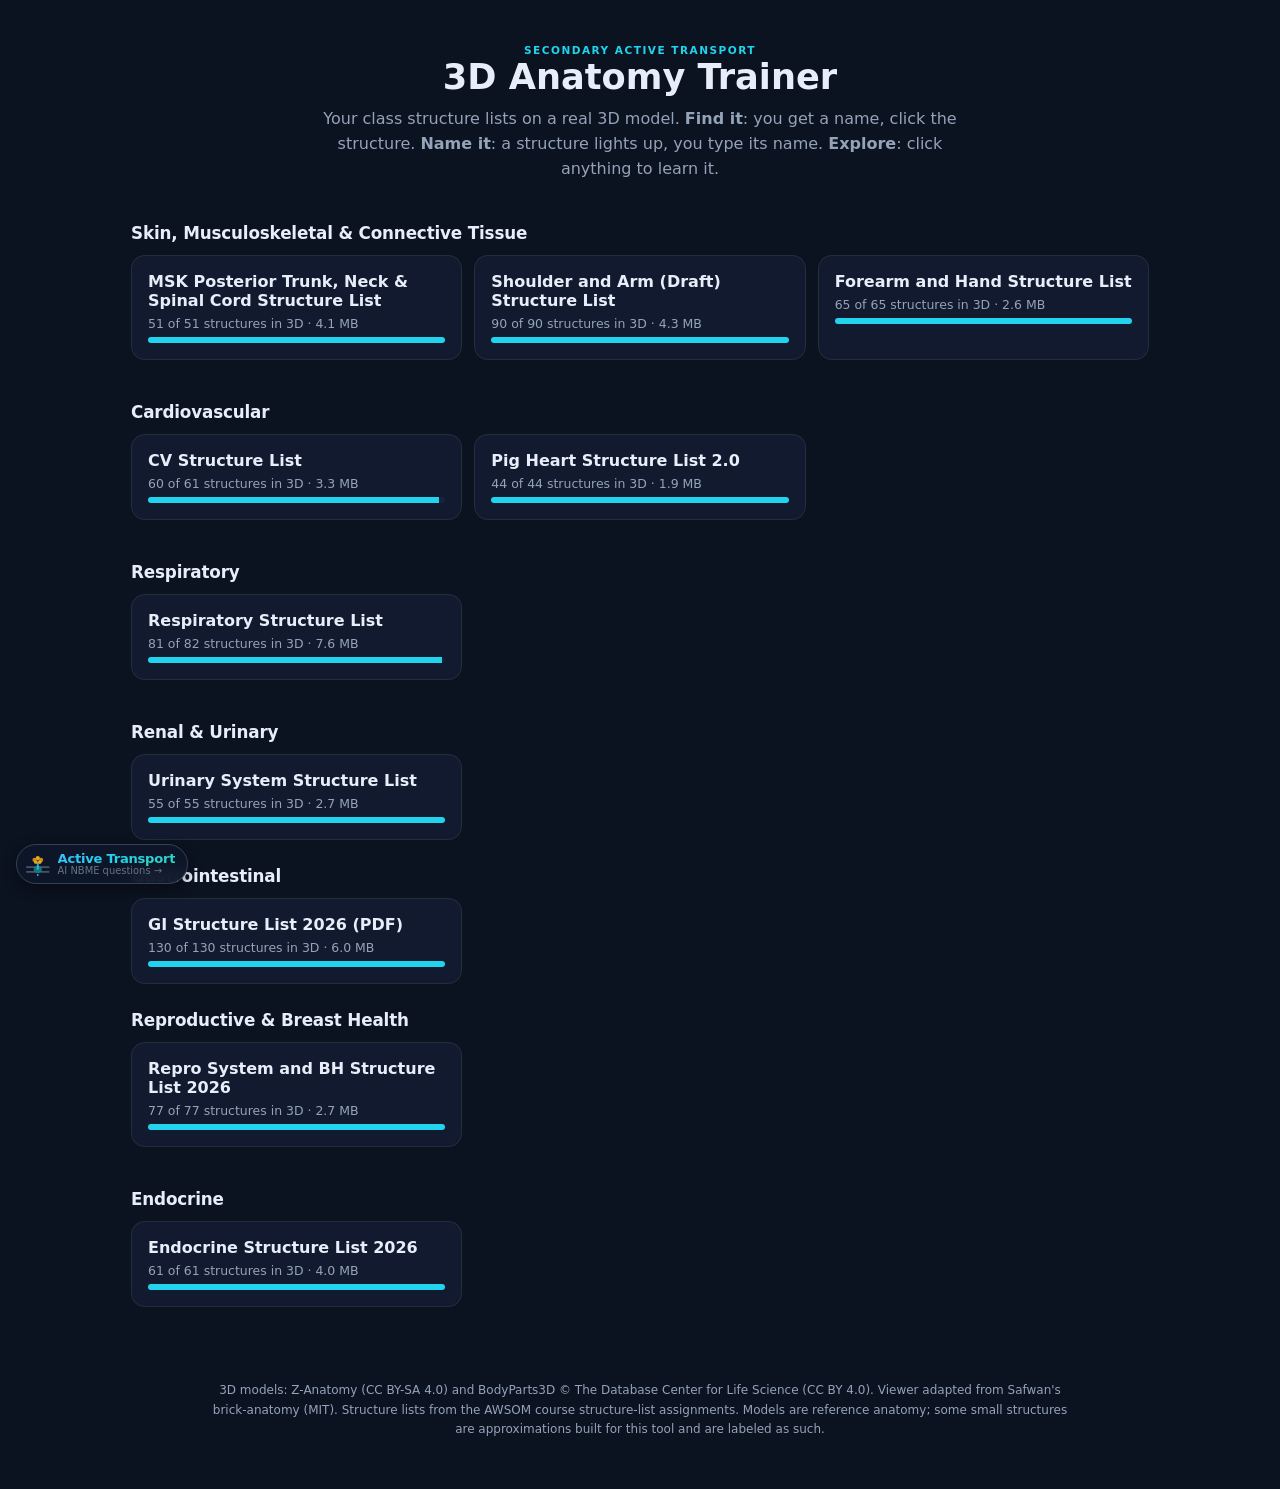
==== index.html @ b0fa1db9 "Brick-by-brick quizzes: find each structure a lecture teaches, then 0-3 questions on it (MSK, CV, Re" ====
<!DOCTYPE html>
<html lang="en"><head><meta charset="UTF-8"><meta name="viewport" content="width=device-width, initial-scale=1.0">
<title>3D Anatomy Trainer</title><link rel="stylesheet" href="style.css">
<script defer src="https://activetransport.app/static/tool-track.js"></script></head>
<body><style>@keyframes atmRot{0%,2%{transform:rotate(0deg)}7%{transform:rotate(90deg)}10%{transform:rotate(90deg)}14%,35%{transform:rotate(120deg)}40%{transform:rotate(210deg)}43%{transform:rotate(210deg)}47%,68%{transform:rotate(240deg)}73%{transform:rotate(330deg)}76%{transform:rotate(330deg)}80%,100%{transform:rotate(360deg)}}@keyframes atmSub{0%{transform:translate(0,0);opacity:0;fill:#38bdf8}6%{transform:translate(0,-2px);opacity:1;fill:#38bdf8}24%{transform:translate(0,-10px);opacity:1;fill:#38bdf8}28%{transform:translate(0,-16px);opacity:0;fill:#38bdf8}44%{transform:translate(0,-46px);opacity:0;fill:#38bdf8}50%{transform:translate(0,-58px);opacity:0;fill:#f97316}55%{transform:translate(0,-66px);opacity:0;fill:#f97316}59%{transform:translate(0,-72px);opacity:1;fill:#f97316}72%{transform:translate(8px,-88px);opacity:1;fill:#f97316}86%{transform:translate(18px,-102px);opacity:1;fill:#f97316}100%{transform:translate(26px,-116px) scale(.8);opacity:0;fill:#f97316}}.atm-head{transform-box:view-box;transform-origin:60px 35.75px;animation:atmRot 3.6s infinite}.atm-sub{fill:#38bdf8;transform-box:fill-box;transform-origin:center;animation:atmSub 3.6s linear infinite}@media (prefers-reduced-motion:reduce){.atm-head{animation:none}.atm-sub{animation:none;transform:translateY(-6px);opacity:1}}#at-badge-root:hover{transform:translateY(-1px);box-shadow:0 6px 20px rgba(34,211,238,.18)}</style>
<!-- Active Transport badge (auto-injected; matches the React BrandBadge) -->
<a id="at-badge-root" href="https://activetransport.app" target="_blank" rel="noopener noreferrer" title="Made by Active Transport — AI NBME questions from your notes" style="position:fixed;left:16px;bottom:16px;z-index:2147483000;display:flex;align-items:center;gap:8px;padding:7px 12px 7px 9px;border-radius:999px;background:rgba(15,23,42,.92);border:1px solid #334155;text-decoration:none;backdrop-filter:blur(6px);-webkit-backdrop-filter:blur(6px);box-shadow:0 4px 14px rgba(0,0,0,.35);font-family:'Inter',system-ui,-apple-system,'Segoe UI',sans-serif;transition:transform .15s ease,box-shadow .15s ease;">
  <span aria-hidden="true" style="display:inline-block;width:23.6px;height:22px;flex-shrink:0;"><svg viewBox="0 0 120 112" style="display:block;width:100%;height:100%;overflow:visible"><rect x="0" y="68" width="120" height="8" rx="4" fill="#475569"/><rect x="0" y="92" width="120" height="8" rx="4" fill="#475569"/><ellipse cx="60" cy="84" rx="20" ry="16" fill="#0d7f76" opacity=".92" stroke="#38bdf8" stroke-width="1.4" stroke-opacity=".75"/><rect x="55" y="50" width="10" height="36" rx="5" fill="#38bdf8" opacity=".85"/><g class="atm-head"><ellipse cx="60" cy="37" rx="22" ry="16" fill="#fbbf24" opacity=".28"/><circle cx="60" cy="26" r="10.5" fill="#fbbf24" opacity=".85"/><circle cx="43" cy="35" r="10.5" fill="#f59e0b" opacity=".82"/><circle cx="77" cy="35" r="10.5" fill="#f59e0b" opacity=".82"/></g><circle class="atm-sub" cx="60" cy="112" r="4.5"/><g class="atm-head"><circle cx="50" cy="47" r="9" fill="#fbbf24" opacity=".82"/><circle cx="70" cy="47" r="9" fill="#fbbf24" opacity=".82"/></g></svg></span>
  <span style="display:flex;flex-direction:column;line-height:1.05;">
    <span style="font-size:.82rem;font-weight:800;letter-spacing:-.02em;background:linear-gradient(135deg,#38bdf8,#22d3ee 45%,#2dd4bf);-webkit-background-clip:text;background-clip:text;-webkit-text-fill-color:transparent;">Active Transport</span>
    <span style="font-size:.62rem;color:#64748b;">AI NBME questions &rarr;</span>
  </span>
</a>
<header class="hero"><div class="eyebrow">Secondary Active Transport</div><h1>3D Anatomy Trainer</h1>
<p>Your class structure lists on a real 3D model. <b>Find it</b>: you get a name, click the structure.
<b>Name it</b>: a structure lights up, you type its name. <b>Explore</b>: click anything to learn it.</p></header>
<p class="allsubj" id="allsubj" hidden><a href="index.html">&larr; All subjects</a></p>
<main class="subjects"><section class="subj" id="msk" data-s="msk"><h2><a href="?s=msk">Skin, Musculoskeletal &amp; Connective Tissue</a></h2><div class="grid"><a class="cls" href="quiz.html?c=206_MSK_W1_PostTrunkNeckSpinalCord"><b>MSK Posterior Trunk, Neck &amp; Spinal Cord Structure List</b><span>51 of 51 structures in 3D · 4.1 MB</span><div class="bar"><i style="width:100%"></i></div></a><a class="cls" href="quiz.html?c=206_MSK_W2_ShoulderArm"><b>Shoulder and Arm (Draft) Structure List</b><span>90 of 90 structures in 3D · 4.3 MB</span><div class="bar"><i style="width:100%"></i></div></a><a class="cls" href="quiz.html?c=206_MSK_W2_ForearmHand"><b>Forearm and Hand Structure List</b><span>65 of 65 structures in 3D · 2.6 MB</span><div class="bar"><i style="width:100%"></i></div></a></div><h3 class="bhead">Brick by brick</h3><p class="bsub">Find every structure each lecture teaches, then answer its questions.</p><div class="grid"><a class="cls brick" href="quiz.html?c=206_MSK_W1_PostTrunkNeckSpinalCord&amp;brick=msk-posterior-trunk-neck"><span class="wk">Week 1 · Session 1</span><b>Regional Anatomy of the Posterior Abdominal Wall, Back, and Posterior Neck</b><span>38 structures to find · 47 questions</span></a><a class="cls brick" href="quiz.html?c=206_MSK_W1_PostTrunkNeckSpinalCord&amp;brick=msk-spinal-cord"><span class="wk">Week 1 · Session 1</span><b>Anatomy of the Spinal Cord</b><span>14 structures to find · 15 questions</span></a><a class="cls brick" href="quiz.html?c=206_MSK_W2_ShoulderArm&amp;brick=msk-shoulder-arm"><span class="wk">Week 2 · Session 1</span><b>Functional Anatomy of the Shoulder &amp; Arm</b><span>62 structures to find · 64 questions</span></a><a class="cls brick" href="quiz.html?c=206_MSK_W2_ShoulderArm&amp;brick=msk-ue-vasculature-1"><span class="wk">Week 2 · Session 1</span><b>Vasculature and Lymphatics of the Upper Extremities (Shoulder &amp; Arm list)</b><span>19 structures to find · 20 questions</span></a><a class="cls brick" href="quiz.html?c=206_MSK_W2_ForearmHand&amp;brick=msk-ue-vasculature-2"><span class="wk">Week 2 · Session 1</span><b>Vasculature and Lymphatics of the Upper Extremities (Forearm &amp; Hand list)</b><span>12 structures to find · 12 questions</span></a><a class="cls brick" href="quiz.html?c=206_MSK_W2_ForearmHand&amp;brick=msk-forearm-hand"><span class="wk">Week 2 · Session 3</span><b>Functional Anatomy of the Forearm &amp; Hand</b><span>51 structures to find · 57 questions</span></a></div></section><section class="subj" id="cv" data-s="cv"><h2><a href="?s=cv">Cardiovascular</a></h2><div class="grid"><a class="cls" href="quiz.html?c=183_CV"><b>CV Structure List</b><span>60 of 61 structures in 3D · 3.3 MB</span><div class="bar"><i style="width:98%"></i></div></a><a class="cls" href="quiz.html?c=183_PigHeart"><b>Pig Heart Structure List 2.0</b><span>44 of 44 structures in 3D · 1.9 MB</span><div class="bar"><i style="width:100%"></i></div></a></div><h3 class="bhead">Brick by brick</h3><p class="bsub">Find every structure each lecture teaches, then answer its questions.</p><div class="grid"><a class="cls brick" href="quiz.html?c=183_CV&amp;brick=cv-mediastinum-1"><span class="wk">Week 1 · Session 1</span><b>Mediastinum (Part 1 of 2)</b><span>16 structures to find · 25 questions</span></a><a class="cls brick" href="quiz.html?c=183_CV&amp;brick=cv-mediastinum-2"><span class="wk">Week 1 · Session 1</span><b>Mediastinum (Part 2 of 2)</b><span>8 structures to find · 14 questions</span></a><a class="cls brick" href="quiz.html?c=183_CV&amp;brick=cv-heart-anatomy"><span class="wk">Week 1 · Session 1</span><b>Anatomy of the Heart</b><span>29 structures to find · 38 questions</span></a><a class="cls brick" href="quiz.html?c=183_CV&amp;brick=cv-heart-vasculature"><span class="wk">Week 1 · Session 1</span><b>Vasculature and Lymphatics of the Heart</b><span>13 structures to find · 23 questions</span></a></div></section><section class="subj" id="resp" data-s="resp"><h2><a href="?s=resp">Respiratory</a></h2><div class="grid"><a class="cls" href="quiz.html?c=181_Respiratory"><b>Respiratory Structure List</b><span>81 of 82 structures in 3D · 7.6 MB</span><div class="bar"><i style="width:99%"></i></div></a></div><h3 class="bhead">Brick by brick</h3><p class="bsub">Find every structure each lecture teaches, then answer its questions.</p><div class="grid"><a class="cls brick" href="quiz.html?c=181_Respiratory&amp;brick=resp-upper-respiratory-tract"><span class="wk">Week 1 · Session 1</span><b>Anatomy of the Upper Respiratory Tract</b><span>44 structures to find · 57 questions</span></a><a class="cls brick" href="quiz.html?c=181_Respiratory&amp;brick=resp-lower-respiratory-tract"><span class="wk">Week 1 · Session 1</span><b>Anatomy of the Lower Respiratory Tract</b><span>19 structures to find · 24 questions</span></a><a class="cls brick" href="quiz.html?c=181_Respiratory&amp;brick=resp-diaphragm-ribs-intercostals"><span class="wk">Week 1 · Session 1</span><b>Anatomy of the Diaphragm, Ribs, and Intercostal Muscles</b><span>21 structures to find · 28 questions</span></a></div></section><section class="subj" id="renal" data-s="renal"><h2><a href="?s=renal">Renal &amp; Urinary</a></h2><div class="grid"><a class="cls" href="quiz.html?c=185_Urinary"><b>Urinary System Structure List</b><span>55 of 55 structures in 3D · 2.7 MB</span><div class="bar"><i style="width:100%"></i></div></a></div></section><section class="subj" id="gi" data-s="gi"><h2><a href="?s=gi">Gastrointestinal</a></h2><div class="grid"><a class="cls" href="quiz.html?c=204_GI"><b>GI Structure List 2026 (PDF)</b><span>130 of 130 structures in 3D · 6.0 MB</span><div class="bar"><i style="width:100%"></i></div></a></div></section><section class="subj" id="repro" data-s="repro"><h2><a href="?s=repro">Reproductive &amp; Breast Health</a></h2><div class="grid"><a class="cls" href="quiz.html?c=205_Repro"><b>Repro System and BH Structure List 2026</b><span>77 of 77 structures in 3D · 2.7 MB</span><div class="bar"><i style="width:100%"></i></div></a></div><h3 class="bhead">Brick by brick</h3><p class="bsub">Find every structure each lecture teaches, then answer its questions.</p><div class="grid"><a class="cls brick" href="quiz.html?c=205_Repro&amp;brick=repro-female-anatomy"><span class="wk">Week 1 · Session 1</span><b>Anatomy and Histology of the Female Reproductive System</b><span>47 structures to find · 54 questions</span></a><a class="cls brick" href="quiz.html?c=205_Repro&amp;brick=repro-male-anatomy"><span class="wk">Week 1 · Session 1</span><b>Anatomy and Histology of the Male Reproductive System</b><span>21 structures to find · 29 questions</span></a><a class="cls brick" href="quiz.html?c=205_Repro&amp;brick=repro-breast"><span class="wk">Week 1 · Session 1</span><b>Structure and Function of the Breast</b><span>10 structures to find · 13 questions</span></a></div></section><section class="subj" id="endo" data-s="endo"><h2><a href="?s=endo">Endocrine</a></h2><div class="grid"><a class="cls" href="quiz.html?c=210_Endocrine"><b>Endocrine Structure List 2026</b><span>61 of 61 structures in 3D · 4.0 MB</span><div class="bar"><i style="width:100%"></i></div></a></div><h3 class="bhead">Brick by brick</h3><p class="bsub">Find every structure each lecture teaches, then answer its questions.</p><div class="grid"><a class="cls brick" href="quiz.html?c=210_Endocrine&amp;brick=endo-anatomy-endocrine-system"><span class="wk">Week 1 · Session 2</span><b>Anatomy of the Endocrine System</b><span>61 structures to find · 73 questions</span></a></div></section></main>
<script>(function () {
  var k = new URLSearchParams(location.search).get('s'), sec = k && document.getElementById(k);
  if (!sec) return;
  document.querySelectorAll('.subj').forEach(function (x) { if (x !== sec) x.hidden = true; });
  document.getElementById('allsubj').hidden = false;
  document.querySelector('.subjects').classList.add('filtered');
  var name = sec.querySelector('h2').textContent;
  document.querySelector('.hero h1').textContent = '3D Anatomy Trainer: ' + name;
  document.title = name + ' | 3D Anatomy Trainer';
})();</script>
<p class="credits">3D models: Z-Anatomy (CC BY-SA 4.0) and BodyParts3D © The Database Center for Life Science (CC BY 4.0).
Viewer adapted from Safwan's brick-anatomy (MIT). Structure lists from the AWSOM course structure-list assignments.
Models are reference anatomy; some small structures are approximations built for this tool and are labeled as such.</p>
</body></html>
---- style.css ----
:root{--bg:#0b1220;--surface:#111a2e;--surface2:#17223a;--text:#e8eef9;--muted:#94a3b8;--border:rgba(255,255,255,.08);--accent:#22d3ee;--accent2:#0e7490;--ok:#22c55e;--bad:#ef4444}
*{box-sizing:border-box;margin:0;padding:0}
body{background:var(--bg);color:var(--text);font-family:'Segoe UI',system-ui,-apple-system,sans-serif;min-height:100vh}
a{color:inherit}
.top{display:flex;align-items:center;gap:14px;padding:12px 18px;border-bottom:1px solid var(--border);flex-wrap:wrap}
.back{font-size:.8rem;color:var(--muted);text-decoration:none;border:1px solid var(--border);border-radius:999px;padding:6px 12px}
.back:hover{color:var(--text);border-color:var(--accent)}
.titles{flex:1;min-width:200px}.eyebrow{font-size:.66rem;letter-spacing:.14em;text-transform:uppercase;color:var(--accent);font-weight:700}
h1{font-size:1.2rem;font-weight:800}
.modes{display:flex;gap:4px;background:var(--surface);border:1px solid var(--border);border-radius:999px;padding:4px}
.mode{background:none;border:0;color:var(--muted);font:600 .82rem inherit;font-family:inherit;padding:7px 14px;border-radius:999px;cursor:pointer}
.mode.on{background:var(--accent);color:#04212f}
.layout{display:grid;grid-template-columns:1fr 310px minmax(380px,34vw);grid-template-areas:'vp side list';height:calc(100vh - 62px)}
.viewport{grid-area:vp}.side{grid-area:side}.checklist{grid-area:list}
@media(max-width:1280px){.layout{grid-template-columns:1fr 340px;grid-template-rows:auto minmax(0,1fr);grid-template-areas:'vp side' 'vp list'}.side{overflow:visible}.checklist{border-top:1px solid var(--border)}}
@media(max-width:860px){.layout{grid-template-columns:1fr;grid-template-rows:none;grid-template-areas:'vp' 'side' 'list';height:auto}.viewport{height:62vh}.checklist .clwrap{max-height:60vh}}
.viewport{position:relative;overflow:hidden;background:#0b1220}
.viewport canvas{display:block;width:100%;height:100%;touch-action:none}
.loading{position:absolute;inset:0;display:flex;flex-direction:column;align-items:center;justify-content:center;gap:12px;color:var(--muted);z-index:3;background:var(--bg)}
.spin{width:34px;height:34px;border:3px solid var(--border);border-top-color:var(--accent);border-radius:50%;animation:sp 1s linear infinite}@keyframes sp{to{transform:rotate(360deg)}}
.vtools{position:absolute;top:10px;left:10px;display:flex;gap:6px;flex-wrap:wrap;z-index:2}
.vtools button{background:rgba(17,26,46,.85);border:1px solid var(--border);color:var(--text);border-radius:9px;padding:6px 10px;font:600 .75rem inherit;font-family:inherit;cursor:pointer}
.vtools button:hover{border-color:var(--accent)}
.hint3d{position:absolute;bottom:8px;left:50%;transform:translateX(-50%);font-size:.7rem;color:var(--muted);background:rgba(11,18,32,.7);padding:3px 10px;border-radius:999px;pointer-events:none;white-space:nowrap}
.side{border-left:1px solid var(--border);padding:14px;display:flex;flex-direction:column;gap:12px;overflow:auto}
.filters{display:flex;flex-direction:column;gap:8px;font-size:.8rem;color:var(--muted)}
.filters select{width:100%;margin-top:4px;background:var(--surface2);color:var(--text);border:1px solid var(--border);border-radius:8px;padding:7px}
.chk{display:flex;align-items:center;gap:8px}
.card{background:var(--surface);border:1px solid var(--border);border-radius:14px;padding:14px}
.qlabel{font-size:.7rem;letter-spacing:.1em;text-transform:uppercase;color:var(--muted);font-weight:700}
.qtext{font-size:1.25rem;font-weight:800;margin:6px 0 2px;line-height:1.25}
.qsec{font-size:.78rem;color:var(--muted);margin-bottom:10px}
.nameform{display:flex;gap:6px;margin:8px 0}
.nameform input{flex:1;min-width:0;background:var(--surface2);border:1px solid var(--border);color:var(--text);border-radius:9px;padding:9px 10px;font:inherit}
.nameform input:focus{outline:none;border-color:var(--accent)}
.feedback{min-height:22px;font-size:.88rem;margin:6px 0}.feedback.ok{color:#86efac}.feedback.bad{color:#fca5a5}
.qbtns{display:flex;gap:8px;margin-top:6px}
.btn{background:transparent;border:1px solid var(--border);color:var(--text);border-radius:999px;padding:8px 14px;font:600 .82rem inherit;font-family:inherit;cursor:pointer}
.btn:hover{border-color:var(--accent)}.btn.primary{background:var(--accent);border-color:var(--accent);color:#04212f}
.card.explore .qbtns{display:none}
.score{font-size:.82rem;color:var(--muted)}.score b{color:var(--text)}
.about{font-size:.75rem;color:var(--muted);line-height:1.5}.about summary{cursor:pointer}.about p{margin-top:6px}
/* index */
.hero{text-align:center;padding:44px 18px 24px}.hero h1{font-size:2.2rem}.hero p{color:var(--muted);max-width:660px;margin:10px auto 0;line-height:1.55}
.grid{max-width:1050px;margin:0 auto;padding:10px 16px 60px;display:grid;grid-template-columns:repeat(auto-fill,minmax(250px,1fr));gap:12px}
.cls{display:flex;flex-direction:column;gap:6px;background:var(--surface);border:1px solid var(--border);border-radius:14px;padding:16px;text-decoration:none;transition:.15s}
.cls:hover{border-color:var(--accent);transform:translateY(-2px)}.cls b{font-size:1rem}.cls span{font-size:.78rem;color:var(--muted)}
.bar{height:6px;border-radius:4px;background:var(--surface2);overflow:hidden}.bar i{display:block;height:100%;background:var(--accent)}
.credits{max-width:900px;margin:0 auto 50px;padding:0 16px;font-size:.75rem;color:var(--muted);text-align:center;line-height:1.6}

.nameform[hidden],.vtools button[hidden]{display:none}
.bodychip{position:absolute;right:12px;top:12px;font-size:.72rem;color:var(--muted,#94a3b8);background:rgba(15,23,42,.7);border:1px solid var(--border,#334155);border-radius:999px;padding:4px 10px;pointer-events:none}
.layers{position:absolute;left:10px;top:52px;right:150px;display:flex;flex-wrap:wrap;gap:6px;pointer-events:none}
.layer{pointer-events:auto;display:inline-flex;align-items:center;gap:6px;font:inherit;font-size:.74rem;color:var(--muted,#94a3b8);background:rgba(15,23,42,.78);border:1px solid var(--border,#334155);border-radius:999px;padding:4px 10px;cursor:pointer;opacity:.6}
.layer.on{color:var(--text,#e2e8f0);opacity:1}
.layer i{width:9px;height:9px;border-radius:50%;display:inline-block}

.built{font-size:.78em;color:var(--muted,#94a3b8);font-weight:400}
.layer.toggle{display:none}
@media(max-width:860px){
 .layers{top:auto;bottom:30px;right:10px}
 .layers .layer:not(.toggle){display:none}
 .layers.open .layer:not(.toggle){display:inline-flex}
 .layer.toggle{display:inline-flex;opacity:1;color:var(--text,#e2e8f0)}
 .bodychip{top:auto;bottom:62px;right:10px}
 .vtools button{padding:5px 8px;font-size:.72rem}
 .hint3d{font-size:.62rem;white-space:normal;text-align:center;width:90%}
 body.quiz{padding-bottom:72px}
}
.viewport:has(.layers.open) .bodychip{display:none}
.subjects{max-width:1050px;margin:0 auto;padding:0 0 50px}
.subj h2{font-size:1.05rem;margin:18px 16px 4px;letter-spacing:-.01em}.subj h2 a{color:var(--text);text-decoration:none}.subj h2 a:hover{color:var(--accent)}
.subj .grid{padding:8px 16px 8px}
.allsubj{text-align:center;margin:-8px 0 6px}.allsubj a{color:var(--accent);text-decoration:none;font-size:.88rem}
.checklist{border-left:1px solid var(--border);display:flex;flex-direction:column;min-height:0;background:var(--bg)}
.clhead{display:flex;align-items:baseline;gap:10px;padding:12px 14px 8px}.clhead span{font-size:.78rem;color:var(--muted)}
.linkbtn{margin-left:auto;background:none;border:0;color:var(--muted);font:inherit;font-size:.75rem;cursor:pointer;text-decoration:underline}
.clwrap{overflow:auto;flex:1;min-height:0;padding:0 8px}
#clist{width:100%;border-collapse:collapse;font-size:.8rem}
#clist td{padding:5px 6px;border-bottom:1px solid var(--border);vertical-align:top;line-height:1.3}
#clist tr.sec th{position:sticky;top:0;background:var(--surface);text-align:left;font-size:.68rem;letter-spacing:.06em;text-transform:uppercase;color:var(--accent);padding:7px 6px;z-index:1}
#clist tr[data-o]{cursor:pointer}#clist tr[data-o]:hover td{background:var(--surface)}
#clist tr.na{cursor:default;color:var(--muted);opacity:.6}#clist tr.na:hover td{background:none}
#clist em{font-style:normal;font-size:.68rem;color:var(--muted)}
#clist .bt{font-style:normal;font-size:.6rem;color:#58c4b5}
#clist td.ck{width:22px}
#clist td.ck span{display:inline-block;width:15px;height:15px;border:1.5px solid var(--muted);border-radius:4px;position:relative;top:1px}
#clist tr.done td.ck span{background:var(--ok);border-color:var(--ok)}
#clist tr.done td.ck span::after{content:'';position:absolute;left:4px;top:0;width:4px;height:9px;border:solid #06240f;border-width:0 2px 2px 0;transform:rotate(45deg)}
#clist tr.done td:last-child{color:var(--muted)}
#clist tr.cur td{background:rgba(34,211,238,.12)}
#clist tr.pop td.ck span{animation:ckpop .6s ease}
@keyframes ckpop{0%{transform:scale(1)}40%{transform:scale(1.45)}100%{transform:scale(1)}}
.clfoot{font-size:.68rem;color:var(--muted);padding:8px 14px 12px;margin:0}
.subjects.filtered .subj h2{display:none}
/* the structure list drawn like the class's Word sheet */
.clwrap{padding:0 10px 4px}
.paper{background:#fff;color:#111;border-radius:4px;box-shadow:0 2px 14px rgba(0,0,0,.35);padding:12px 12px 16px;font-family:Calibri,'Segoe UI',Arial,sans-serif}
.sheethdr{display:flex;justify-content:space-between;gap:8px;font-size:.7rem;color:#333;margin-bottom:8px;text-align:center}
.sheethdr span:first-child{text-align:left}.sheethdr span:last-child{text-align:right}
#clist.sheet{width:100%;border-collapse:collapse;table-layout:fixed;font-size:.68rem;line-height:1.25}
#clist.sheet th,#clist.sheet td{border:1px solid #000;padding:3px 4px;vertical-align:middle;background:transparent;word-wrap:break-word;overflow-wrap:anywhere}
#clist.sheet tr.shead th{font-weight:700;text-align:center;font-size:.66rem}
#clist.sheet tr.ssec th{font-weight:700;text-align:center;font-size:.7rem;position:static;text-transform:none;letter-spacing:0;color:inherit;padding:4px}
#clist.sheet tr.ssub th{font-weight:700;text-align:left}
#clist.sheet tr.sblank td{height:8px}
#clist.sheet td.sname{font-weight:600}
#clist.sheet tr.sitem{cursor:pointer}
#clist.sheet tr.sitem:hover td{background:rgba(34,211,238,.18)}
#clist.sheet tr.na{opacity:.55;cursor:default}#clist.sheet tr.na:hover td{background:transparent}
#clist.sheet em{font-size:.6rem;color:#555;font-weight:400}
#clist.sheet .bt{color:#0e7490}
#clist.sheet td.ck{text-align:center;width:auto}
#clist.sheet td.ck span,#clist.sheet .ckin{display:inline-block;width:13px;height:13px;border:1.5px solid #333;border-radius:2px;position:relative;vertical-align:middle;background:#fff}
#clist.sheet .ckin{margin-right:5px}
#clist.sheet tr.done td.ck span,#clist.sheet tr.done .ckin{background:#16a34a;border-color:#16a34a}
#clist.sheet tr.done td.ck span::after,#clist.sheet tr.done .ckin::after{content:'';position:absolute;left:3.5px;top:0;width:3.5px;height:8px;border:solid #fff;border-width:0 2px 2px 0;transform:rotate(45deg)}
#clist.sheet tr.done td:first-child{color:inherit}
#clist.sheet tr.cur td{box-shadow:inset 0 0 0 2px #0891b2;background:rgba(34,211,238,.22)}
#clist.sheet tr.pop td.ck span,#clist.sheet tr.pop .ckin{animation:ckpop .6s ease}
.qual{display:flex;align-items:center;gap:8px;font-size:.82rem;color:var(--muted)}.qual select{flex:1;margin-top:0!important}
/* brick-by-brick */
.bqscore{display:none}.brickmode .bqscore{display:inline}
.brickmode .filters label:not(.qual){display:none}
.mcq:empty{display:none}
.mcq{margin:10px 0 4px;padding-top:10px;border-top:1px solid var(--border)}
.mcqhead{font-size:.68rem;letter-spacing:.08em;text-transform:uppercase;color:var(--muted);margin-bottom:4px}
.mcqq{font-weight:600;margin-bottom:8px;line-height:1.35}
.mcqc{display:block;width:100%;text-align:left;background:var(--surface2);border:1px solid var(--border);color:var(--text);border-radius:9px;padding:8px 10px;margin:5px 0;font:inherit;font-size:.86rem;cursor:pointer;line-height:1.3}
.mcqc b{color:var(--muted);margin-right:6px}
.mcqc:hover{border-color:var(--accent)}
.mcqc.right{border-color:var(--ok);background:rgba(34,197,94,.14)}
.mcqc.wrong{border-color:var(--bad);background:rgba(239,68,68,.14)}
.mcqc.dim{opacity:.55}
.mcqx{font-size:.82rem;color:var(--muted);margin-top:6px;line-height:1.4}
.mcqx .btn{margin-top:8px;display:inline-block}
#clist.sheet tr.outbrick{opacity:.3;cursor:default}#clist.sheet tr.outbrick:hover td{background:transparent}
.bhead{font-size:.92rem;margin:14px 16px 0;color:var(--accent);letter-spacing:.02em}
.bsub{margin:2px 16px 0;font-size:.8rem;color:var(--muted)}
.cls.brick{border-style:dashed}.cls.brick .wk{font-size:.7rem;letter-spacing:.06em;text-transform:uppercase;color:var(--accent)}
.subjects:not(.filtered) .bhead,.subjects:not(.filtered) .bsub,.subjects:not(.filtered) .cls.brick{display:none}
.subjects:not(.filtered) .subj .grid + .grid{display:none}
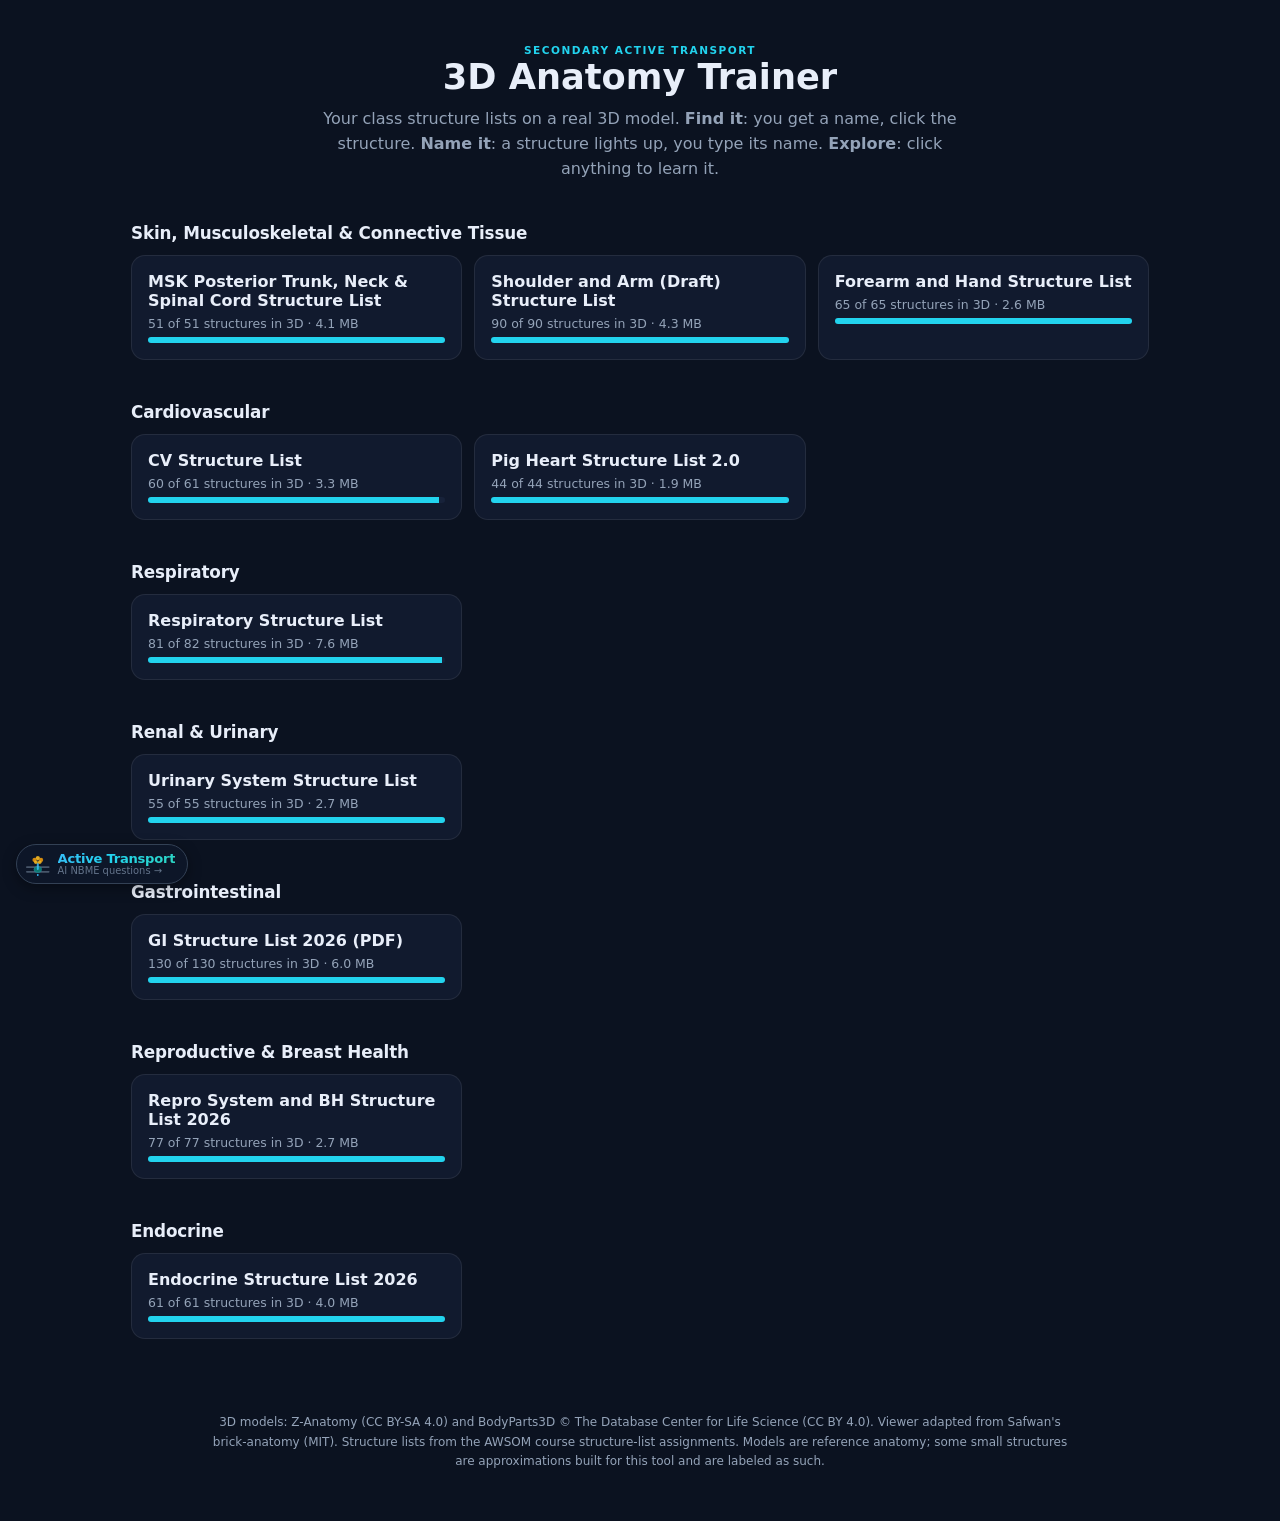
==== commit de14e494: "Brick quizzes: GI (5 bricks) and Renal (Anatomy of the Urinary System) Co-Authored-By: Claude Opus 5" ====
--- a/index.html
+++ b/index.html
@@ -15,7 +15,7 @@
 <p>Your class structure lists on a real 3D model. <b>Find it</b>: you get a name, click the structure.
 <b>Name it</b>: a structure lights up, you type its name. <b>Explore</b>: click anything to learn it.</p></header>
 <p class="allsubj" id="allsubj" hidden><a href="index.html">&larr; All subjects</a></p>
-<main class="subjects"><section class="subj" id="msk" data-s="msk"><h2><a href="?s=msk">Skin, Musculoskeletal &amp; Connective Tissue</a></h2><div class="grid"><a class="cls" href="quiz.html?c=206_MSK_W1_PostTrunkNeckSpinalCord"><b>MSK Posterior Trunk, Neck &amp; Spinal Cord Structure List</b><span>51 of 51 structures in 3D · 4.1 MB</span><div class="bar"><i style="width:100%"></i></div></a><a class="cls" href="quiz.html?c=206_MSK_W2_ShoulderArm"><b>Shoulder and Arm (Draft) Structure List</b><span>90 of 90 structures in 3D · 4.3 MB</span><div class="bar"><i style="width:100%"></i></div></a><a class="cls" href="quiz.html?c=206_MSK_W2_ForearmHand"><b>Forearm and Hand Structure List</b><span>65 of 65 structures in 3D · 2.6 MB</span><div class="bar"><i style="width:100%"></i></div></a></div><h3 class="bhead">Brick by brick</h3><p class="bsub">Find every structure each lecture teaches, then answer its questions.</p><div class="grid"><a class="cls brick" href="quiz.html?c=206_MSK_W1_PostTrunkNeckSpinalCord&amp;brick=msk-posterior-trunk-neck"><span class="wk">Week 1 · Session 1</span><b>Regional Anatomy of the Posterior Abdominal Wall, Back, and Posterior Neck</b><span>38 structures to find · 47 questions</span></a><a class="cls brick" href="quiz.html?c=206_MSK_W1_PostTrunkNeckSpinalCord&amp;brick=msk-spinal-cord"><span class="wk">Week 1 · Session 1</span><b>Anatomy of the Spinal Cord</b><span>14 structures to find · 15 questions</span></a><a class="cls brick" href="quiz.html?c=206_MSK_W2_ShoulderArm&amp;brick=msk-shoulder-arm"><span class="wk">Week 2 · Session 1</span><b>Functional Anatomy of the Shoulder &amp; Arm</b><span>62 structures to find · 64 questions</span></a><a class="cls brick" href="quiz.html?c=206_MSK_W2_ShoulderArm&amp;brick=msk-ue-vasculature-1"><span class="wk">Week 2 · Session 1</span><b>Vasculature and Lymphatics of the Upper Extremities (Shoulder &amp; Arm list)</b><span>19 structures to find · 20 questions</span></a><a class="cls brick" href="quiz.html?c=206_MSK_W2_ForearmHand&amp;brick=msk-ue-vasculature-2"><span class="wk">Week 2 · Session 1</span><b>Vasculature and Lymphatics of the Upper Extremities (Forearm &amp; Hand list)</b><span>12 structures to find · 12 questions</span></a><a class="cls brick" href="quiz.html?c=206_MSK_W2_ForearmHand&amp;brick=msk-forearm-hand"><span class="wk">Week 2 · Session 3</span><b>Functional Anatomy of the Forearm &amp; Hand</b><span>51 structures to find · 57 questions</span></a></div></section><section class="subj" id="cv" data-s="cv"><h2><a href="?s=cv">Cardiovascular</a></h2><div class="grid"><a class="cls" href="quiz.html?c=183_CV"><b>CV Structure List</b><span>60 of 61 structures in 3D · 3.3 MB</span><div class="bar"><i style="width:98%"></i></div></a><a class="cls" href="quiz.html?c=183_PigHeart"><b>Pig Heart Structure List 2.0</b><span>44 of 44 structures in 3D · 1.9 MB</span><div class="bar"><i style="width:100%"></i></div></a></div><h3 class="bhead">Brick by brick</h3><p class="bsub">Find every structure each lecture teaches, then answer its questions.</p><div class="grid"><a class="cls brick" href="quiz.html?c=183_CV&amp;brick=cv-mediastinum-1"><span class="wk">Week 1 · Session 1</span><b>Mediastinum (Part 1 of 2)</b><span>16 structures to find · 25 questions</span></a><a class="cls brick" href="quiz.html?c=183_CV&amp;brick=cv-mediastinum-2"><span class="wk">Week 1 · Session 1</span><b>Mediastinum (Part 2 of 2)</b><span>8 structures to find · 14 questions</span></a><a class="cls brick" href="quiz.html?c=183_CV&amp;brick=cv-heart-anatomy"><span class="wk">Week 1 · Session 1</span><b>Anatomy of the Heart</b><span>29 structures to find · 38 questions</span></a><a class="cls brick" href="quiz.html?c=183_CV&amp;brick=cv-heart-vasculature"><span class="wk">Week 1 · Session 1</span><b>Vasculature and Lymphatics of the Heart</b><span>13 structures to find · 23 questions</span></a></div></section><section class="subj" id="resp" data-s="resp"><h2><a href="?s=resp">Respiratory</a></h2><div class="grid"><a class="cls" href="quiz.html?c=181_Respiratory"><b>Respiratory Structure List</b><span>81 of 82 structures in 3D · 7.6 MB</span><div class="bar"><i style="width:99%"></i></div></a></div><h3 class="bhead">Brick by brick</h3><p class="bsub">Find every structure each lecture teaches, then answer its questions.</p><div class="grid"><a class="cls brick" href="quiz.html?c=181_Respiratory&amp;brick=resp-upper-respiratory-tract"><span class="wk">Week 1 · Session 1</span><b>Anatomy of the Upper Respiratory Tract</b><span>44 structures to find · 57 questions</span></a><a class="cls brick" href="quiz.html?c=181_Respiratory&amp;brick=resp-lower-respiratory-tract"><span class="wk">Week 1 · Session 1</span><b>Anatomy of the Lower Respiratory Tract</b><span>19 structures to find · 24 questions</span></a><a class="cls brick" href="quiz.html?c=181_Respiratory&amp;brick=resp-diaphragm-ribs-intercostals"><span class="wk">Week 1 · Session 1</span><b>Anatomy of the Diaphragm, Ribs, and Intercostal Muscles</b><span>21 structures to find · 28 questions</span></a></div></section><section class="subj" id="renal" data-s="renal"><h2><a href="?s=renal">Renal &amp; Urinary</a></h2><div class="grid"><a class="cls" href="quiz.html?c=185_Urinary"><b>Urinary System Structure List</b><span>55 of 55 structures in 3D · 2.7 MB</span><div class="bar"><i style="width:100%"></i></div></a></div></section><section class="subj" id="gi" data-s="gi"><h2><a href="?s=gi">Gastrointestinal</a></h2><div class="grid"><a class="cls" href="quiz.html?c=204_GI"><b>GI Structure List 2026 (PDF)</b><span>130 of 130 structures in 3D · 6.0 MB</span><div class="bar"><i style="width:100%"></i></div></a></div></section><section class="subj" id="repro" data-s="repro"><h2><a href="?s=repro">Reproductive &amp; Breast Health</a></h2><div class="grid"><a class="cls" href="quiz.html?c=205_Repro"><b>Repro System and BH Structure List 2026</b><span>77 of 77 structures in 3D · 2.7 MB</span><div class="bar"><i style="width:100%"></i></div></a></div><h3 class="bhead">Brick by brick</h3><p class="bsub">Find every structure each lecture teaches, then answer its questions.</p><div class="grid"><a class="cls brick" href="quiz.html?c=205_Repro&amp;brick=repro-female-anatomy"><span class="wk">Week 1 · Session 1</span><b>Anatomy and Histology of the Female Reproductive System</b><span>47 structures to find · 54 questions</span></a><a class="cls brick" href="quiz.html?c=205_Repro&amp;brick=repro-male-anatomy"><span class="wk">Week 1 · Session 1</span><b>Anatomy and Histology of the Male Reproductive System</b><span>21 structures to find · 29 questions</span></a><a class="cls brick" href="quiz.html?c=205_Repro&amp;brick=repro-breast"><span class="wk">Week 1 · Session 1</span><b>Structure and Function of the Breast</b><span>10 structures to find · 13 questions</span></a></div></section><section class="subj" id="endo" data-s="endo"><h2><a href="?s=endo">Endocrine</a></h2><div class="grid"><a class="cls" href="quiz.html?c=210_Endocrine"><b>Endocrine Structure List 2026</b><span>61 of 61 structures in 3D · 4.0 MB</span><div class="bar"><i style="width:100%"></i></div></a></div><h3 class="bhead">Brick by brick</h3><p class="bsub">Find every structure each lecture teaches, then answer its questions.</p><div class="grid"><a class="cls brick" href="quiz.html?c=210_Endocrine&amp;brick=endo-anatomy-endocrine-system"><span class="wk">Week 1 · Session 2</span><b>Anatomy of the Endocrine System</b><span>61 structures to find · 73 questions</span></a></div></section></main>
+<main class="subjects"><section class="subj" id="msk" data-s="msk"><h2><a href="?s=msk">Skin, Musculoskeletal &amp; Connective Tissue</a></h2><div class="grid"><a class="cls" href="quiz.html?c=206_MSK_W1_PostTrunkNeckSpinalCord"><b>MSK Posterior Trunk, Neck &amp; Spinal Cord Structure List</b><span>51 of 51 structures in 3D · 4.1 MB</span><div class="bar"><i style="width:100%"></i></div></a><a class="cls" href="quiz.html?c=206_MSK_W2_ShoulderArm"><b>Shoulder and Arm (Draft) Structure List</b><span>90 of 90 structures in 3D · 4.3 MB</span><div class="bar"><i style="width:100%"></i></div></a><a class="cls" href="quiz.html?c=206_MSK_W2_ForearmHand"><b>Forearm and Hand Structure List</b><span>65 of 65 structures in 3D · 2.6 MB</span><div class="bar"><i style="width:100%"></i></div></a></div><h3 class="bhead">Brick by brick</h3><p class="bsub">Find every structure each lecture teaches, then answer its questions.</p><div class="grid"><a class="cls brick" href="quiz.html?c=206_MSK_W1_PostTrunkNeckSpinalCord&amp;brick=msk-posterior-trunk-neck"><span class="wk">Week 1 · Session 1</span><b>Regional Anatomy of the Posterior Abdominal Wall, Back, and Posterior Neck</b><span>38 structures to find · 47 questions</span></a><a class="cls brick" href="quiz.html?c=206_MSK_W1_PostTrunkNeckSpinalCord&amp;brick=msk-spinal-cord"><span class="wk">Week 1 · Session 1</span><b>Anatomy of the Spinal Cord</b><span>14 structures to find · 15 questions</span></a><a class="cls brick" href="quiz.html?c=206_MSK_W2_ShoulderArm&amp;brick=msk-shoulder-arm"><span class="wk">Week 2 · Session 1</span><b>Functional Anatomy of the Shoulder &amp; Arm</b><span>62 structures to find · 64 questions</span></a><a class="cls brick" href="quiz.html?c=206_MSK_W2_ShoulderArm&amp;brick=msk-ue-vasculature-1"><span class="wk">Week 2 · Session 1</span><b>Vasculature and Lymphatics of the Upper Extremities (Shoulder &amp; Arm list)</b><span>19 structures to find · 20 questions</span></a><a class="cls brick" href="quiz.html?c=206_MSK_W2_ForearmHand&amp;brick=msk-ue-vasculature-2"><span class="wk">Week 2 · Session 1</span><b>Vasculature and Lymphatics of the Upper Extremities (Forearm &amp; Hand list)</b><span>12 structures to find · 12 questions</span></a><a class="cls brick" href="quiz.html?c=206_MSK_W2_ForearmHand&amp;brick=msk-forearm-hand"><span class="wk">Week 2 · Session 3</span><b>Functional Anatomy of the Forearm &amp; Hand</b><span>51 structures to find · 57 questions</span></a></div></section><section class="subj" id="cv" data-s="cv"><h2><a href="?s=cv">Cardiovascular</a></h2><div class="grid"><a class="cls" href="quiz.html?c=183_CV"><b>CV Structure List</b><span>60 of 61 structures in 3D · 3.3 MB</span><div class="bar"><i style="width:98%"></i></div></a><a class="cls" href="quiz.html?c=183_PigHeart"><b>Pig Heart Structure List 2.0</b><span>44 of 44 structures in 3D · 1.9 MB</span><div class="bar"><i style="width:100%"></i></div></a></div><h3 class="bhead">Brick by brick</h3><p class="bsub">Find every structure each lecture teaches, then answer its questions.</p><div class="grid"><a class="cls brick" href="quiz.html?c=183_CV&amp;brick=cv-mediastinum-1"><span class="wk">Week 1 · Session 1</span><b>Mediastinum (Part 1 of 2)</b><span>16 structures to find · 25 questions</span></a><a class="cls brick" href="quiz.html?c=183_CV&amp;brick=cv-mediastinum-2"><span class="wk">Week 1 · Session 1</span><b>Mediastinum (Part 2 of 2)</b><span>8 structures to find · 14 questions</span></a><a class="cls brick" href="quiz.html?c=183_CV&amp;brick=cv-heart-anatomy"><span class="wk">Week 1 · Session 1</span><b>Anatomy of the Heart</b><span>29 structures to find · 38 questions</span></a><a class="cls brick" href="quiz.html?c=183_CV&amp;brick=cv-heart-vasculature"><span class="wk">Week 1 · Session 1</span><b>Vasculature and Lymphatics of the Heart</b><span>13 structures to find · 23 questions</span></a></div></section><section class="subj" id="resp" data-s="resp"><h2><a href="?s=resp">Respiratory</a></h2><div class="grid"><a class="cls" href="quiz.html?c=181_Respiratory"><b>Respiratory Structure List</b><span>81 of 82 structures in 3D · 7.6 MB</span><div class="bar"><i style="width:99%"></i></div></a></div><h3 class="bhead">Brick by brick</h3><p class="bsub">Find every structure each lecture teaches, then answer its questions.</p><div class="grid"><a class="cls brick" href="quiz.html?c=181_Respiratory&amp;brick=resp-upper-respiratory-tract"><span class="wk">Week 1 · Session 1</span><b>Anatomy of the Upper Respiratory Tract</b><span>44 structures to find · 57 questions</span></a><a class="cls brick" href="quiz.html?c=181_Respiratory&amp;brick=resp-lower-respiratory-tract"><span class="wk">Week 1 · Session 1</span><b>Anatomy of the Lower Respiratory Tract</b><span>19 structures to find · 24 questions</span></a><a class="cls brick" href="quiz.html?c=181_Respiratory&amp;brick=resp-diaphragm-ribs-intercostals"><span class="wk">Week 1 · Session 1</span><b>Anatomy of the Diaphragm, Ribs, and Intercostal Muscles</b><span>21 structures to find · 28 questions</span></a></div></section><section class="subj" id="renal" data-s="renal"><h2><a href="?s=renal">Renal &amp; Urinary</a></h2><div class="grid"><a class="cls" href="quiz.html?c=185_Urinary"><b>Urinary System Structure List</b><span>55 of 55 structures in 3D · 2.7 MB</span><div class="bar"><i style="width:100%"></i></div></a></div><h3 class="bhead">Brick by brick</h3><p class="bsub">Find every structure each lecture teaches, then answer its questions.</p><div class="grid"><a class="cls brick" href="quiz.html?c=185_Urinary&amp;brick=renal-urinary-anatomy"><span class="wk">Week 1 · Session 1</span><b>Anatomy of the Urinary System</b><span>53 structures to find · 69 questions</span></a></div></section><section class="subj" id="gi" data-s="gi"><h2><a href="?s=gi">Gastrointestinal</a></h2><div class="grid"><a class="cls" href="quiz.html?c=204_GI"><b>GI Structure List 2026 (PDF)</b><span>130 of 130 structures in 3D · 6.0 MB</span><div class="bar"><i style="width:100%"></i></div></a></div><h3 class="bhead">Brick by brick</h3><p class="bsub">Find every structure each lecture teaches, then answer its questions.</p><div class="grid"><a class="cls brick" href="quiz.html?c=204_GI&amp;brick=gi-oral-region"><span class="wk">Week 1 · Session 1</span><b>Gross Anatomy and Histology of the Oral Region</b><span>21 structures to find · 31 questions</span></a><a class="cls brick" href="quiz.html?c=204_GI&amp;brick=gi-blood-supply-innervation"><span class="wk">Week 1 · Session 1</span><b>Gastrointestinal Blood Supply and Innervation</b><span>36 structures to find · 42 questions</span></a><a class="cls brick" href="quiz.html?c=204_GI&amp;brick=gi-tract-anatomy"><span class="wk">Week 1 · Session 1</span><b>Anatomy of the Gastrointestinal Tract</b><span>31 structures to find · 40 questions</span></a><a class="cls brick" href="quiz.html?c=204_GI&amp;brick=gi-liver-biliary-pancreas"><span class="wk">Week 2 · Session 1</span><b>Anatomy of the Liver, Biliary System, and Exocrine Pancreas</b><span>31 structures to find · 41 questions</span></a><a class="cls brick" href="quiz.html?c=204_GI&amp;brick=gi-femoral-inguinal"><span class="wk">Week 2 · Session 1</span><b>Anatomy of the Femoral and Inguinal Regions</b><span>24 structures to find · 32 questions</span></a></div></section><section class="subj" id="repro" data-s="repro"><h2><a href="?s=repro">Reproductive &amp; Breast Health</a></h2><div class="grid"><a class="cls" href="quiz.html?c=205_Repro"><b>Repro System and BH Structure List 2026</b><span>77 of 77 structures in 3D · 2.7 MB</span><div class="bar"><i style="width:100%"></i></div></a></div><h3 class="bhead">Brick by brick</h3><p class="bsub">Find every structure each lecture teaches, then answer its questions.</p><div class="grid"><a class="cls brick" href="quiz.html?c=205_Repro&amp;brick=repro-female-anatomy"><span class="wk">Week 1 · Session 1</span><b>Anatomy and Histology of the Female Reproductive System</b><span>47 structures to find · 54 questions</span></a><a class="cls brick" href="quiz.html?c=205_Repro&amp;brick=repro-male-anatomy"><span class="wk">Week 1 · Session 1</span><b>Anatomy and Histology of the Male Reproductive System</b><span>21 structures to find · 29 questions</span></a><a class="cls brick" href="quiz.html?c=205_Repro&amp;brick=repro-breast"><span class="wk">Week 1 · Session 1</span><b>Structure and Function of the Breast</b><span>10 structures to find · 13 questions</span></a></div></section><section class="subj" id="endo" data-s="endo"><h2><a href="?s=endo">Endocrine</a></h2><div class="grid"><a class="cls" href="quiz.html?c=210_Endocrine"><b>Endocrine Structure List 2026</b><span>61 of 61 structures in 3D · 4.0 MB</span><div class="bar"><i style="width:100%"></i></div></a></div><h3 class="bhead">Brick by brick</h3><p class="bsub">Find every structure each lecture teaches, then answer its questions.</p><div class="grid"><a class="cls brick" href="quiz.html?c=210_Endocrine&amp;brick=endo-anatomy-endocrine-system"><span class="wk">Week 1 · Session 2</span><b>Anatomy of the Endocrine System</b><span>61 structures to find · 73 questions</span></a></div></section></main>
 <script>(function () {
   var k = new URLSearchParams(location.search).get('s'), sec = k && document.getElementById(k);
   if (!sec) return;
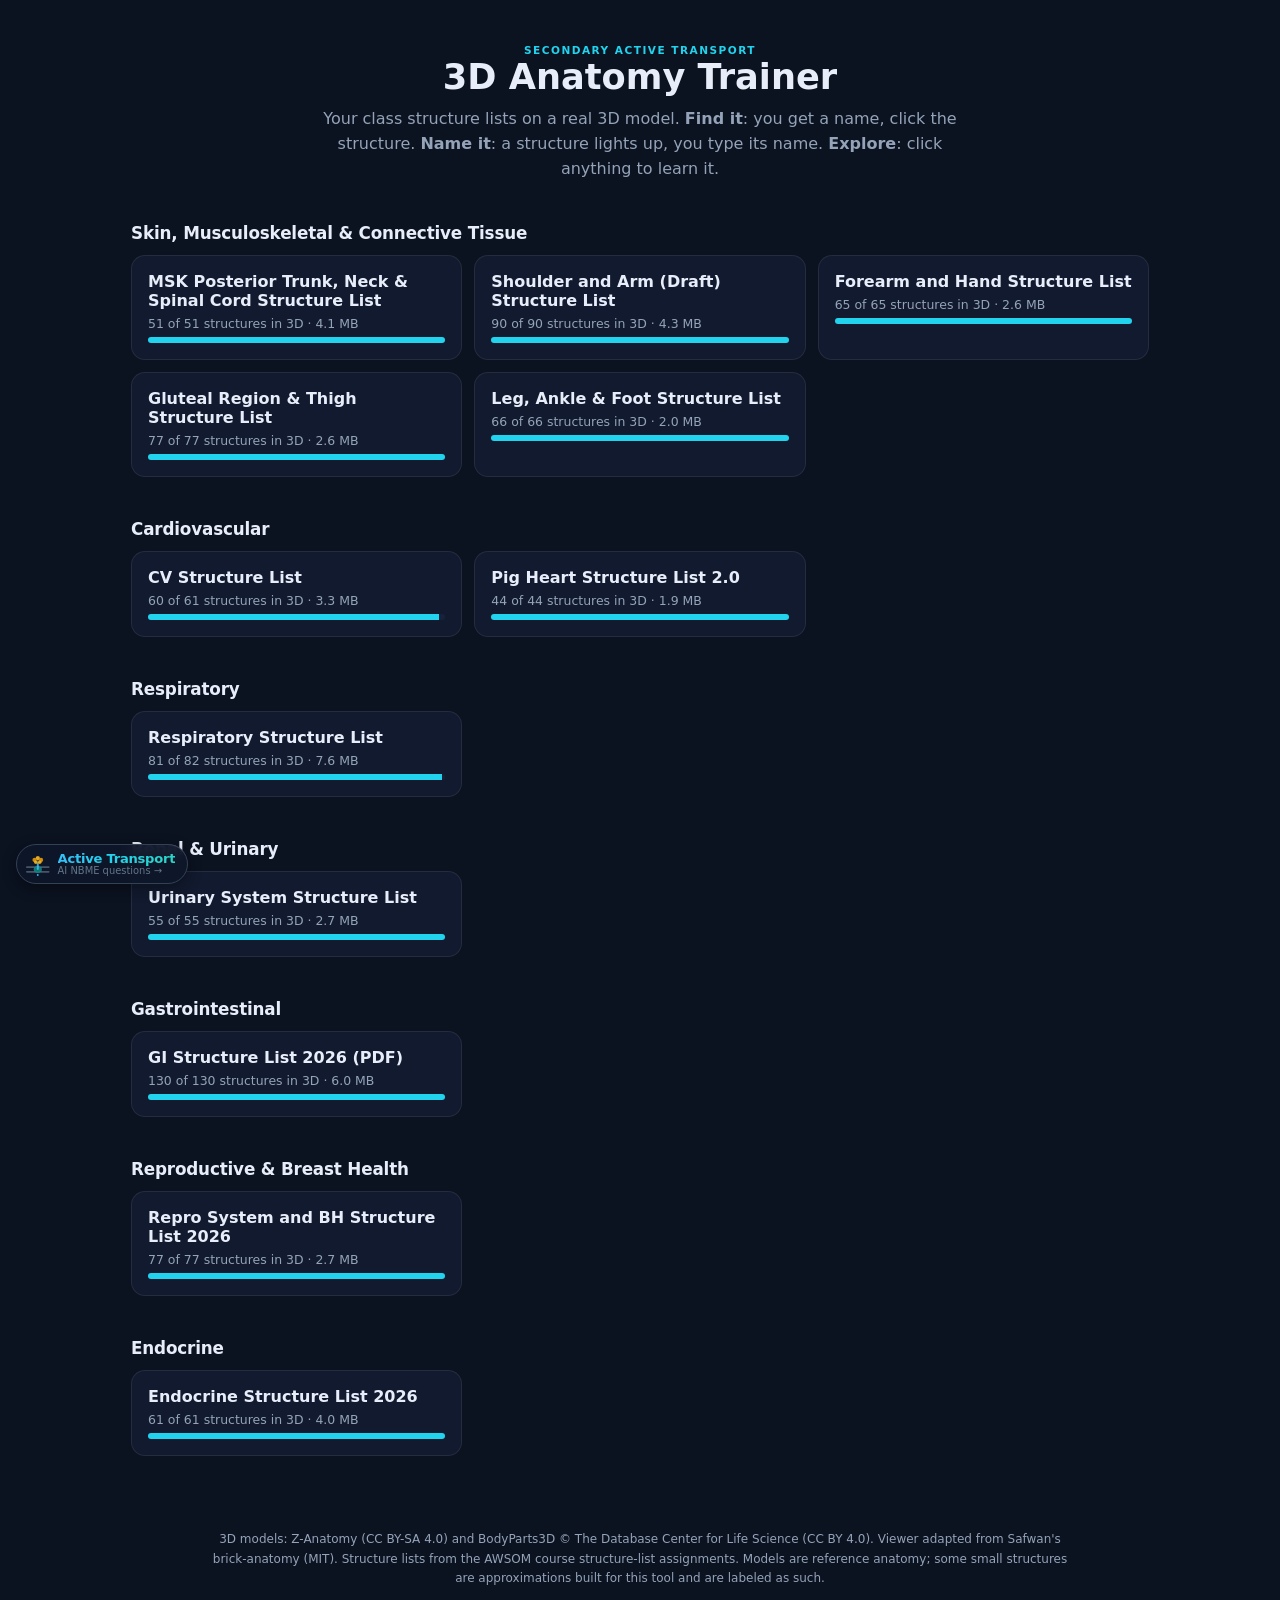
==== commit 1c4469e0: "MSK Week 3: Gluteal & Thigh and Leg, Ankle & Foot lists in 3D (143 structures), functional notes, 4 " ====
--- a/index.html
+++ b/index.html
@@ -15,7 +15,7 @@
 <p>Your class structure lists on a real 3D model. <b>Find it</b>: you get a name, click the structure.
 <b>Name it</b>: a structure lights up, you type its name. <b>Explore</b>: click anything to learn it.</p></header>
 <p class="allsubj" id="allsubj" hidden><a href="index.html">&larr; All subjects</a></p>
-<main class="subjects"><section class="subj" id="msk" data-s="msk"><h2><a href="?s=msk">Skin, Musculoskeletal &amp; Connective Tissue</a></h2><div class="grid"><a class="cls" href="quiz.html?c=206_MSK_W1_PostTrunkNeckSpinalCord"><b>MSK Posterior Trunk, Neck &amp; Spinal Cord Structure List</b><span>51 of 51 structures in 3D · 4.1 MB</span><div class="bar"><i style="width:100%"></i></div></a><a class="cls" href="quiz.html?c=206_MSK_W2_ShoulderArm"><b>Shoulder and Arm (Draft) Structure List</b><span>90 of 90 structures in 3D · 4.3 MB</span><div class="bar"><i style="width:100%"></i></div></a><a class="cls" href="quiz.html?c=206_MSK_W2_ForearmHand"><b>Forearm and Hand Structure List</b><span>65 of 65 structures in 3D · 2.6 MB</span><div class="bar"><i style="width:100%"></i></div></a></div><h3 class="bhead">Brick by brick</h3><p class="bsub">Find every structure each lecture teaches, then answer its questions.</p><div class="grid"><a class="cls brick" href="quiz.html?c=206_MSK_W1_PostTrunkNeckSpinalCord&amp;brick=msk-posterior-trunk-neck"><span class="wk">Week 1 · Session 1</span><b>Regional Anatomy of the Posterior Abdominal Wall, Back, and Posterior Neck</b><span>38 structures to find · 47 questions</span></a><a class="cls brick" href="quiz.html?c=206_MSK_W1_PostTrunkNeckSpinalCord&amp;brick=msk-spinal-cord"><span class="wk">Week 1 · Session 1</span><b>Anatomy of the Spinal Cord</b><span>14 structures to find · 15 questions</span></a><a class="cls brick" href="quiz.html?c=206_MSK_W2_ShoulderArm&amp;brick=msk-shoulder-arm"><span class="wk">Week 2 · Session 1</span><b>Functional Anatomy of the Shoulder &amp; Arm</b><span>62 structures to find · 64 questions</span></a><a class="cls brick" href="quiz.html?c=206_MSK_W2_ShoulderArm&amp;brick=msk-ue-vasculature-1"><span class="wk">Week 2 · Session 1</span><b>Vasculature and Lymphatics of the Upper Extremities (Shoulder &amp; Arm list)</b><span>19 structures to find · 20 questions</span></a><a class="cls brick" href="quiz.html?c=206_MSK_W2_ForearmHand&amp;brick=msk-ue-vasculature-2"><span class="wk">Week 2 · Session 1</span><b>Vasculature and Lymphatics of the Upper Extremities (Forearm &amp; Hand list)</b><span>12 structures to find · 12 questions</span></a><a class="cls brick" href="quiz.html?c=206_MSK_W2_ForearmHand&amp;brick=msk-forearm-hand"><span class="wk">Week 2 · Session 3</span><b>Functional Anatomy of the Forearm &amp; Hand</b><span>51 structures to find · 57 questions</span></a></div></section><section class="subj" id="cv" data-s="cv"><h2><a href="?s=cv">Cardiovascular</a></h2><div class="grid"><a class="cls" href="quiz.html?c=183_CV"><b>CV Structure List</b><span>60 of 61 structures in 3D · 3.3 MB</span><div class="bar"><i style="width:98%"></i></div></a><a class="cls" href="quiz.html?c=183_PigHeart"><b>Pig Heart Structure List 2.0</b><span>44 of 44 structures in 3D · 1.9 MB</span><div class="bar"><i style="width:100%"></i></div></a></div><h3 class="bhead">Brick by brick</h3><p class="bsub">Find every structure each lecture teaches, then answer its questions.</p><div class="grid"><a class="cls brick" href="quiz.html?c=183_CV&amp;brick=cv-mediastinum-1"><span class="wk">Week 1 · Session 1</span><b>Mediastinum (Part 1 of 2)</b><span>16 structures to find · 25 questions</span></a><a class="cls brick" href="quiz.html?c=183_CV&amp;brick=cv-mediastinum-2"><span class="wk">Week 1 · Session 1</span><b>Mediastinum (Part 2 of 2)</b><span>8 structures to find · 14 questions</span></a><a class="cls brick" href="quiz.html?c=183_CV&amp;brick=cv-heart-anatomy"><span class="wk">Week 1 · Session 1</span><b>Anatomy of the Heart</b><span>29 structures to find · 38 questions</span></a><a class="cls brick" href="quiz.html?c=183_CV&amp;brick=cv-heart-vasculature"><span class="wk">Week 1 · Session 1</span><b>Vasculature and Lymphatics of the Heart</b><span>13 structures to find · 23 questions</span></a></div></section><section class="subj" id="resp" data-s="resp"><h2><a href="?s=resp">Respiratory</a></h2><div class="grid"><a class="cls" href="quiz.html?c=181_Respiratory"><b>Respiratory Structure List</b><span>81 of 82 structures in 3D · 7.6 MB</span><div class="bar"><i style="width:99%"></i></div></a></div><h3 class="bhead">Brick by brick</h3><p class="bsub">Find every structure each lecture teaches, then answer its questions.</p><div class="grid"><a class="cls brick" href="quiz.html?c=181_Respiratory&amp;brick=resp-upper-respiratory-tract"><span class="wk">Week 1 · Session 1</span><b>Anatomy of the Upper Respiratory Tract</b><span>44 structures to find · 57 questions</span></a><a class="cls brick" href="quiz.html?c=181_Respiratory&amp;brick=resp-lower-respiratory-tract"><span class="wk">Week 1 · Session 1</span><b>Anatomy of the Lower Respiratory Tract</b><span>19 structures to find · 24 questions</span></a><a class="cls brick" href="quiz.html?c=181_Respiratory&amp;brick=resp-diaphragm-ribs-intercostals"><span class="wk">Week 1 · Session 1</span><b>Anatomy of the Diaphragm, Ribs, and Intercostal Muscles</b><span>21 structures to find · 28 questions</span></a></div></section><section class="subj" id="renal" data-s="renal"><h2><a href="?s=renal">Renal &amp; Urinary</a></h2><div class="grid"><a class="cls" href="quiz.html?c=185_Urinary"><b>Urinary System Structure List</b><span>55 of 55 structures in 3D · 2.7 MB</span><div class="bar"><i style="width:100%"></i></div></a></div><h3 class="bhead">Brick by brick</h3><p class="bsub">Find every structure each lecture teaches, then answer its questions.</p><div class="grid"><a class="cls brick" href="quiz.html?c=185_Urinary&amp;brick=renal-urinary-anatomy"><span class="wk">Week 1 · Session 1</span><b>Anatomy of the Urinary System</b><span>53 structures to find · 69 questions</span></a></div></section><section class="subj" id="gi" data-s="gi"><h2><a href="?s=gi">Gastrointestinal</a></h2><div class="grid"><a class="cls" href="quiz.html?c=204_GI"><b>GI Structure List 2026 (PDF)</b><span>130 of 130 structures in 3D · 6.0 MB</span><div class="bar"><i style="width:100%"></i></div></a></div><h3 class="bhead">Brick by brick</h3><p class="bsub">Find every structure each lecture teaches, then answer its questions.</p><div class="grid"><a class="cls brick" href="quiz.html?c=204_GI&amp;brick=gi-oral-region"><span class="wk">Week 1 · Session 1</span><b>Gross Anatomy and Histology of the Oral Region</b><span>21 structures to find · 31 questions</span></a><a class="cls brick" href="quiz.html?c=204_GI&amp;brick=gi-blood-supply-innervation"><span class="wk">Week 1 · Session 1</span><b>Gastrointestinal Blood Supply and Innervation</b><span>36 structures to find · 42 questions</span></a><a class="cls brick" href="quiz.html?c=204_GI&amp;brick=gi-tract-anatomy"><span class="wk">Week 1 · Session 1</span><b>Anatomy of the Gastrointestinal Tract</b><span>31 structures to find · 40 questions</span></a><a class="cls brick" href="quiz.html?c=204_GI&amp;brick=gi-liver-biliary-pancreas"><span class="wk">Week 2 · Session 1</span><b>Anatomy of the Liver, Biliary System, and Exocrine Pancreas</b><span>31 structures to find · 41 questions</span></a><a class="cls brick" href="quiz.html?c=204_GI&amp;brick=gi-femoral-inguinal"><span class="wk">Week 2 · Session 1</span><b>Anatomy of the Femoral and Inguinal Regions</b><span>24 structures to find · 32 questions</span></a></div></section><section class="subj" id="repro" data-s="repro"><h2><a href="?s=repro">Reproductive &amp; Breast Health</a></h2><div class="grid"><a class="cls" href="quiz.html?c=205_Repro"><b>Repro System and BH Structure List 2026</b><span>77 of 77 structures in 3D · 2.7 MB</span><div class="bar"><i style="width:100%"></i></div></a></div><h3 class="bhead">Brick by brick</h3><p class="bsub">Find every structure each lecture teaches, then answer its questions.</p><div class="grid"><a class="cls brick" href="quiz.html?c=205_Repro&amp;brick=repro-female-anatomy"><span class="wk">Week 1 · Session 1</span><b>Anatomy and Histology of the Female Reproductive System</b><span>47 structures to find · 54 questions</span></a><a class="cls brick" href="quiz.html?c=205_Repro&amp;brick=repro-male-anatomy"><span class="wk">Week 1 · Session 1</span><b>Anatomy and Histology of the Male Reproductive System</b><span>21 structures to find · 29 questions</span></a><a class="cls brick" href="quiz.html?c=205_Repro&amp;brick=repro-breast"><span class="wk">Week 1 · Session 1</span><b>Structure and Function of the Breast</b><span>10 structures to find · 13 questions</span></a></div></section><section class="subj" id="endo" data-s="endo"><h2><a href="?s=endo">Endocrine</a></h2><div class="grid"><a class="cls" href="quiz.html?c=210_Endocrine"><b>Endocrine Structure List 2026</b><span>61 of 61 structures in 3D · 4.0 MB</span><div class="bar"><i style="width:100%"></i></div></a></div><h3 class="bhead">Brick by brick</h3><p class="bsub">Find every structure each lecture teaches, then answer its questions.</p><div class="grid"><a class="cls brick" href="quiz.html?c=210_Endocrine&amp;brick=endo-anatomy-endocrine-system"><span class="wk">Week 1 · Session 2</span><b>Anatomy of the Endocrine System</b><span>61 structures to find · 73 questions</span></a></div></section></main>
+<main class="subjects"><section class="subj" id="msk" data-s="msk"><h2><a href="?s=msk">Skin, Musculoskeletal &amp; Connective Tissue</a></h2><div class="grid"><a class="cls" href="quiz.html?c=206_MSK_W1_PostTrunkNeckSpinalCord"><b>MSK Posterior Trunk, Neck &amp; Spinal Cord Structure List</b><span>51 of 51 structures in 3D · 4.1 MB</span><div class="bar"><i style="width:100%"></i></div></a><a class="cls" href="quiz.html?c=206_MSK_W2_ShoulderArm"><b>Shoulder and Arm (Draft) Structure List</b><span>90 of 90 structures in 3D · 4.3 MB</span><div class="bar"><i style="width:100%"></i></div></a><a class="cls" href="quiz.html?c=206_MSK_W2_ForearmHand"><b>Forearm and Hand Structure List</b><span>65 of 65 structures in 3D · 2.6 MB</span><div class="bar"><i style="width:100%"></i></div></a><a class="cls" href="quiz.html?c=206_MSK_W3_GlutealThigh"><b>Gluteal Region &amp; Thigh Structure List</b><span>77 of 77 structures in 3D · 2.6 MB</span><div class="bar"><i style="width:100%"></i></div></a><a class="cls" href="quiz.html?c=206_MSK_W3_LegAnkleFoot"><b>Leg, Ankle &amp; Foot Structure List</b><span>66 of 66 structures in 3D · 2.0 MB</span><div class="bar"><i style="width:100%"></i></div></a></div><h3 class="bhead">Brick by brick</h3><p class="bsub">Find every structure each lecture teaches, then answer its questions.</p><div class="grid"><a class="cls brick" href="quiz.html?c=206_MSK_W1_PostTrunkNeckSpinalCord&amp;brick=msk-posterior-trunk-neck"><span class="wk">Week 1 · Session 1</span><b>Regional Anatomy of the Posterior Abdominal Wall, Back, and Posterior Neck</b><span>38 structures to find (26 high-yield) · 47 questions</span></a><a class="cls brick" href="quiz.html?c=206_MSK_W1_PostTrunkNeckSpinalCord&amp;brick=msk-spinal-cord"><span class="wk">Week 1 · Session 1</span><b>Anatomy of the Spinal Cord</b><span>17 structures to find (12 high-yield) · 15 questions</span></a><a class="cls brick" href="quiz.html?c=206_MSK_W2_ShoulderArm&amp;brick=msk-shoulder-arm"><span class="wk">Week 2 · Session 1</span><b>Functional Anatomy of the Shoulder &amp; Arm</b><span>73 structures to find (44 high-yield) · 64 questions</span></a><a class="cls brick" href="quiz.html?c=206_MSK_W2_ShoulderArm&amp;brick=msk-ue-vasculature-1"><span class="wk">Week 2 · Session 1</span><b>Vasculature and Lymphatics of the Upper Extremities (Shoulder &amp; Arm list)</b><span>23 structures to find (16 high-yield) · 20 questions</span></a><a class="cls brick" href="quiz.html?c=206_MSK_W2_ForearmHand&amp;brick=msk-ue-vasculature-2"><span class="wk">Week 2 · Session 1</span><b>Vasculature and Lymphatics of the Upper Extremities (Forearm &amp; Hand list)</b><span>12 structures to find (7 high-yield) · 12 questions</span></a><a class="cls brick" href="quiz.html?c=206_MSK_W2_ForearmHand&amp;brick=msk-forearm-hand"><span class="wk">Week 2 · Session 3</span><b>Functional Anatomy of the Forearm &amp; Hand</b><span>53 structures to find (36 high-yield) · 57 questions</span></a><a class="cls brick" href="quiz.html?c=206_MSK_W3_GlutealThigh&amp;brick=msk-gluteal-thigh-knee"><span class="wk">Week 3 · Session 1</span><b>Functional Anatomy of the Gluteal Region, Hip, Thigh &amp; Knee</b><span>51 structures to find (40 high-yield) · 60 questions</span></a><a class="cls brick" href="quiz.html?c=206_MSK_W3_GlutealThigh&amp;brick=msk-le-vasculature-1"><span class="wk">Week 3 · Session 1</span><b>Vasculature and Lymphatics of the Lower Extremities (Gluteal &amp; Thigh list)</b><span>20 structures to find (13 high-yield) · 20 questions</span></a><a class="cls brick" href="quiz.html?c=206_MSK_W3_LegAnkleFoot&amp;brick=msk-le-vasculature-2"><span class="wk">Week 3 · Session 1</span><b>Vasculature and Lymphatics of the Lower Extremities (Leg, Ankle &amp; Foot list)</b><span>16 structures to find (8 high-yield) · 14 questions</span></a><a class="cls brick" href="quiz.html?c=206_MSK_W3_LegAnkleFoot&amp;brick=msk-leg-ankle-foot"><span class="wk">Week 3 · Session 3</span><b>Functional Anatomy of the Leg, Ankle and Foot</b><span>54 structures to find (39 high-yield) · 52 questions</span></a></div></section><section class="subj" id="cv" data-s="cv"><h2><a href="?s=cv">Cardiovascular</a></h2><div class="grid"><a class="cls" href="quiz.html?c=183_CV"><b>CV Structure List</b><span>60 of 61 structures in 3D · 3.3 MB</span><div class="bar"><i style="width:98%"></i></div></a><a class="cls" href="quiz.html?c=183_PigHeart"><b>Pig Heart Structure List 2.0</b><span>44 of 44 structures in 3D · 1.9 MB</span><div class="bar"><i style="width:100%"></i></div></a></div><h3 class="bhead">Brick by brick</h3><p class="bsub">Find every structure each lecture teaches, then answer its questions.</p><div class="grid"><a class="cls brick" href="quiz.html?c=183_CV&amp;brick=cv-mediastinum-1"><span class="wk">Week 1 · Session 1</span><b>Mediastinum (Part 1 of 2)</b><span>23 structures to find (14 high-yield) · 25 questions</span></a><a class="cls brick" href="quiz.html?c=183_CV&amp;brick=cv-mediastinum-2"><span class="wk">Week 1 · Session 1</span><b>Mediastinum (Part 2 of 2)</b><span>12 structures to find (6 high-yield) · 14 questions</span></a><a class="cls brick" href="quiz.html?c=183_CV&amp;brick=cv-heart-anatomy"><span class="wk">Week 1 · Session 1</span><b>Anatomy of the Heart</b><span>31 structures to find (19 high-yield) · 38 questions</span></a><a class="cls brick" href="quiz.html?c=183_CV&amp;brick=cv-heart-vasculature"><span class="wk">Week 1 · Session 1</span><b>Vasculature and Lymphatics of the Heart</b><span>23 structures to find (12 high-yield) · 23 questions</span></a></div></section><section class="subj" id="resp" data-s="resp"><h2><a href="?s=resp">Respiratory</a></h2><div class="grid"><a class="cls" href="quiz.html?c=181_Respiratory"><b>Respiratory Structure List</b><span>81 of 82 structures in 3D · 7.6 MB</span><div class="bar"><i style="width:99%"></i></div></a></div><h3 class="bhead">Brick by brick</h3><p class="bsub">Find every structure each lecture teaches, then answer its questions.</p><div class="grid"><a class="cls brick" href="quiz.html?c=181_Respiratory&amp;brick=resp-upper-respiratory-tract"><span class="wk">Week 1 · Session 1</span><b>Anatomy of the Upper Respiratory Tract</b><span>45 structures to find (29 high-yield) · 57 questions</span></a><a class="cls brick" href="quiz.html?c=181_Respiratory&amp;brick=resp-lower-respiratory-tract"><span class="wk">Week 1 · Session 1</span><b>Anatomy of the Lower Respiratory Tract</b><span>22 structures to find (14 high-yield) · 24 questions</span></a><a class="cls brick" href="quiz.html?c=181_Respiratory&amp;brick=resp-diaphragm-ribs-intercostals"><span class="wk">Week 1 · Session 1</span><b>Anatomy of the Diaphragm, Ribs, and Intercostal Muscles</b><span>21 structures to find (14 high-yield) · 28 questions</span></a></div></section><section class="subj" id="renal" data-s="renal"><h2><a href="?s=renal">Renal &amp; Urinary</a></h2><div class="grid"><a class="cls" href="quiz.html?c=185_Urinary"><b>Urinary System Structure List</b><span>55 of 55 structures in 3D · 2.7 MB</span><div class="bar"><i style="width:100%"></i></div></a></div><h3 class="bhead">Brick by brick</h3><p class="bsub">Find every structure each lecture teaches, then answer its questions.</p><div class="grid"><a class="cls brick" href="quiz.html?c=185_Urinary&amp;brick=renal-urinary-anatomy"><span class="wk">Week 1 · Session 1</span><b>Anatomy of the Urinary System</b><span>53 structures to find (29 high-yield) · 69 questions</span></a></div></section><section class="subj" id="gi" data-s="gi"><h2><a href="?s=gi">Gastrointestinal</a></h2><div class="grid"><a class="cls" href="quiz.html?c=204_GI"><b>GI Structure List 2026 (PDF)</b><span>130 of 130 structures in 3D · 6.0 MB</span><div class="bar"><i style="width:100%"></i></div></a></div><h3 class="bhead">Brick by brick</h3><p class="bsub">Find every structure each lecture teaches, then answer its questions.</p><div class="grid"><a class="cls brick" href="quiz.html?c=204_GI&amp;brick=gi-oral-region"><span class="wk">Week 1 · Session 1</span><b>Gross Anatomy and Histology of the Oral Region</b><span>22 structures to find (15 high-yield) · 31 questions</span></a><a class="cls brick" href="quiz.html?c=204_GI&amp;brick=gi-blood-supply-innervation"><span class="wk">Week 1 · Session 1</span><b>Gastrointestinal Blood Supply and Innervation</b><span>40 structures to find (24 high-yield) · 42 questions</span></a><a class="cls brick" href="quiz.html?c=204_GI&amp;brick=gi-tract-anatomy"><span class="wk">Week 1 · Session 1</span><b>Anatomy of the Gastrointestinal Tract</b><span>35 structures to find (21 high-yield) · 40 questions</span></a><a class="cls brick" href="quiz.html?c=204_GI&amp;brick=gi-liver-biliary-pancreas"><span class="wk">Week 2 · Session 1</span><b>Anatomy of the Liver, Biliary System, and Exocrine Pancreas</b><span>39 structures to find (26 high-yield) · 41 questions</span></a><a class="cls brick" href="quiz.html?c=204_GI&amp;brick=gi-femoral-inguinal"><span class="wk">Week 2 · Session 1</span><b>Anatomy of the Femoral and Inguinal Regions</b><span>24 structures to find (16 high-yield) · 32 questions</span></a></div></section><section class="subj" id="repro" data-s="repro"><h2><a href="?s=repro">Reproductive &amp; Breast Health</a></h2><div class="grid"><a class="cls" href="quiz.html?c=205_Repro"><b>Repro System and BH Structure List 2026</b><span>77 of 77 structures in 3D · 2.7 MB</span><div class="bar"><i style="width:100%"></i></div></a></div><h3 class="bhead">Brick by brick</h3><p class="bsub">Find every structure each lecture teaches, then answer its questions.</p><div class="grid"><a class="cls brick" href="quiz.html?c=205_Repro&amp;brick=repro-female-anatomy"><span class="wk">Week 1 · Session 1</span><b>Anatomy and Histology of the Female Reproductive System</b><span>48 structures to find (29 high-yield) · 54 questions</span></a><a class="cls brick" href="quiz.html?c=205_Repro&amp;brick=repro-male-anatomy"><span class="wk">Week 1 · Session 1</span><b>Anatomy and Histology of the Male Reproductive System</b><span>23 structures to find (15 high-yield) · 29 questions</span></a><a class="cls brick" href="quiz.html?c=205_Repro&amp;brick=repro-breast"><span class="wk">Week 1 · Session 1</span><b>Structure and Function of the Breast</b><span>10 structures to find (6 high-yield) · 13 questions</span></a></div></section><section class="subj" id="endo" data-s="endo"><h2><a href="?s=endo">Endocrine</a></h2><div class="grid"><a class="cls" href="quiz.html?c=210_Endocrine"><b>Endocrine Structure List 2026</b><span>61 of 61 structures in 3D · 4.0 MB</span><div class="bar"><i style="width:100%"></i></div></a></div><h3 class="bhead">Brick by brick</h3><p class="bsub">Find every structure each lecture teaches, then answer its questions.</p><div class="grid"><a class="cls brick" href="quiz.html?c=210_Endocrine&amp;brick=endo-anatomy-endocrine-system"><span class="wk">Week 1 · Session 2</span><b>Anatomy of the Endocrine System</b><span>61 structures to find (33 high-yield) · 73 questions</span></a></div></section></main>
 <script>(function () {
   var k = new URLSearchParams(location.search).get('s'), sec = k && document.getElementById(k);
   if (!sec) return;
--- a/style.css
+++ b/style.css
@@ -140,3 +140,69 @@
 .cls.brick{border-style:dashed}.cls.brick .wk{font-size:.7rem;letter-spacing:.06em;text-transform:uppercase;color:var(--accent)}
 .subjects:not(.filtered) .bhead,.subjects:not(.filtered) .bsub,.subjects:not(.filtered) .cls.brick{display:none}
 .subjects:not(.filtered) .subj .grid + .grid{display:none}
+/* brick guide */
+.cltabs{display:none;gap:4px;padding:10px 12px 0}
+.brickmode .cltabs{display:flex}
+.cltab{flex:1;background:var(--surface);border:1px solid var(--border);color:var(--muted);border-radius:8px;padding:6px;font:inherit;font-size:.8rem;cursor:pointer}
+.cltab.on{color:var(--text);border-color:var(--accent);background:rgba(34,211,238,.1)}
+.guide{overflow:auto;flex:1;min-height:0;padding:4px 12px 8px}
+.ghead{padding:6px 2px 10px;border-bottom:1px solid var(--border);margin-bottom:6px}
+.gtitle{font-weight:700;font-size:.95rem;line-height:1.25}
+.gmeta{font-size:.74rem;color:var(--muted);margin-top:3px}
+.gmeta .hy{color:#fbbf24}.gmeta .ly{color:var(--muted)}
+.gfilter{display:flex;align-items:center;gap:6px;font-size:.8rem;margin-top:8px;color:var(--text);cursor:pointer}
+.ggroup{margin:10px 0 4px}
+.gsec{position:sticky;top:-4px;z-index:1;background:var(--bg);font-size:.7rem;font-weight:700;letter-spacing:.06em;text-transform:uppercase;color:var(--accent);padding:6px 2px;border-bottom:1px solid var(--border)}
+.gitem{display:flex;gap:9px;padding:8px 6px;border-bottom:1px solid var(--border);cursor:pointer;border-radius:6px}
+.gitem:hover{background:var(--surface)}
+.gitem .ck{flex:none;width:15px;height:15px;border:1.5px solid var(--muted);border-radius:4px;margin-top:2px;position:relative}
+.gitem.done .ck{background:var(--ok);border-color:var(--ok)}
+.gitem.done .ck::after{content:'';position:absolute;left:4px;top:0;width:4px;height:9px;border:solid #06240f;border-width:0 2px 2px 0;transform:rotate(45deg)}
+.gitem.pop .ck{animation:ckpop .6s ease}
+.gbody{min-width:0}
+.gname{font-weight:600;font-size:.86rem;line-height:1.3}
+.gitem.done .gname{color:var(--muted)}
+.tag{display:inline-block;font-size:.6rem;font-weight:700;letter-spacing:.04em;text-transform:uppercase;border-radius:999px;padding:1px 6px;vertical-align:1px;margin-left:2px}
+.tag.hy{background:rgba(251,191,36,.16);color:#fbbf24;border:1px solid rgba(251,191,36,.4)}
+.tag.ly{background:transparent;color:var(--muted);border:1px solid var(--border)}
+.nq{font-size:.62rem;color:var(--accent);margin-left:2px}
+.gex{font-size:.76rem;color:var(--muted);font-style:italic;line-height:1.4;margin-top:3px}
+.gitem.low .gname{font-weight:500}
+.gitem.cur{background:rgba(34,211,238,.12);box-shadow:inset 3px 0 0 var(--accent)}
+.gitem.na{opacity:.45;cursor:default}
+.guide.hyonly .gitem.low{opacity:.35}
+.brickmode .clhead b{display:none}
+.feedback .hid{font-size:.78em;color:var(--muted);font-weight:400}
+/* functional notes, marks, auto-next, export */
+.facts{margin:10px 0 2px;padding:10px;border:1px solid var(--border);border-radius:10px;background:var(--surface2)}
+.fhead{font-size:.68rem;letter-spacing:.08em;text-transform:uppercase;color:var(--accent);margin-bottom:6px}
+.frow{display:grid;grid-template-columns:86px 1fr;gap:8px;font-size:.82rem;line-height:1.35;margin:3px 0}
+.frow b{color:var(--muted);font-weight:600;font-size:.74rem;text-transform:uppercase;letter-spacing:.03em;padding-top:1px}
+.btn.mark.on{border-color:#fbbf24;color:#fbbf24}
+.autobar{position:relative;display:flex;align-items:center;gap:8px;margin-top:8px;font-size:.76rem;color:var(--muted);padding-top:6px}
+.autobar i{position:absolute;left:0;top:0;height:3px;width:0;background:var(--accent);border-radius:3px}
+.autobar button{margin-left:auto;background:none;border:1px solid var(--border);color:var(--text);border-radius:999px;padding:2px 10px;font:inherit;font-size:.74rem;cursor:pointer}
+.clhead{flex-wrap:wrap}
+.fnt{display:flex;align-items:center;gap:4px;font-size:.74rem;color:var(--muted);margin-left:auto;cursor:pointer}
+.clhead .linkbtn{margin-left:8px}
+.exwrap{position:relative}
+.exmenu{position:absolute;right:0;top:22px;z-index:20;display:flex;flex-direction:column;min-width:190px;background:var(--surface);border:1px solid var(--border);border-radius:10px;padding:4px;box-shadow:0 10px 30px rgba(0,0,0,.45)}
+.exmenu[hidden]{display:none}
+.exmenu button{background:none;border:0;color:var(--text);text-align:left;font:inherit;font-size:.82rem;padding:7px 10px;border-radius:7px;cursor:pointer}
+.exmenu button:hover{background:var(--surface2)}
+#clist.sheet td.fncol,#clist.sheet th.fncol{font-size:.6rem;line-height:1.3;font-weight:400;text-align:left}
+#clist.sheet td.fncol b{font-weight:700}
+#clist.sheet.nofn .fncol{display:none}
+#clist.sheet tr.subrow td.sname{font-weight:500;padding-left:12px}
+.subarrow{color:#666}
+#clist.sheet tr.hassubs td.sname{font-weight:700}
+#clist.sheet tr.missed td.sname::after,.gitem.missed .gname::after{content:' ●';color:#dc2626;font-size:.8em}
+#clist.sheet tr.marked td.sname::before,.gitem.marked .gname::before{content:'★ ';color:#d97706}
+#clist.sheet td.ck span,#clist.sheet .ckin,.gitem .ck{cursor:pointer}
+#clist.sheet td.ck:hover span,#clist.sheet .ckin:hover,.gitem .ck:hover{box-shadow:0 0 0 2px rgba(34,211,238,.6)}
+.gitem.sub{padding-left:22px}.gitem.sub .gname{font-weight:500;font-size:.82rem}
+.layout.wide{grid-template-columns:1fr 300px minmax(440px,44vw)}
+@media(max-width:1280px){.layout.wide{grid-template-columns:1fr 340px}}
+.autobar[hidden],.facts[hidden]{display:none}
+.qbtns{display:flex;gap:6px;flex-wrap:wrap}.qbtns .btn{padding:8px 12px;white-space:nowrap}.qbtns #btnNext{flex:1}
+.frow{grid-template-columns:92px 1fr}
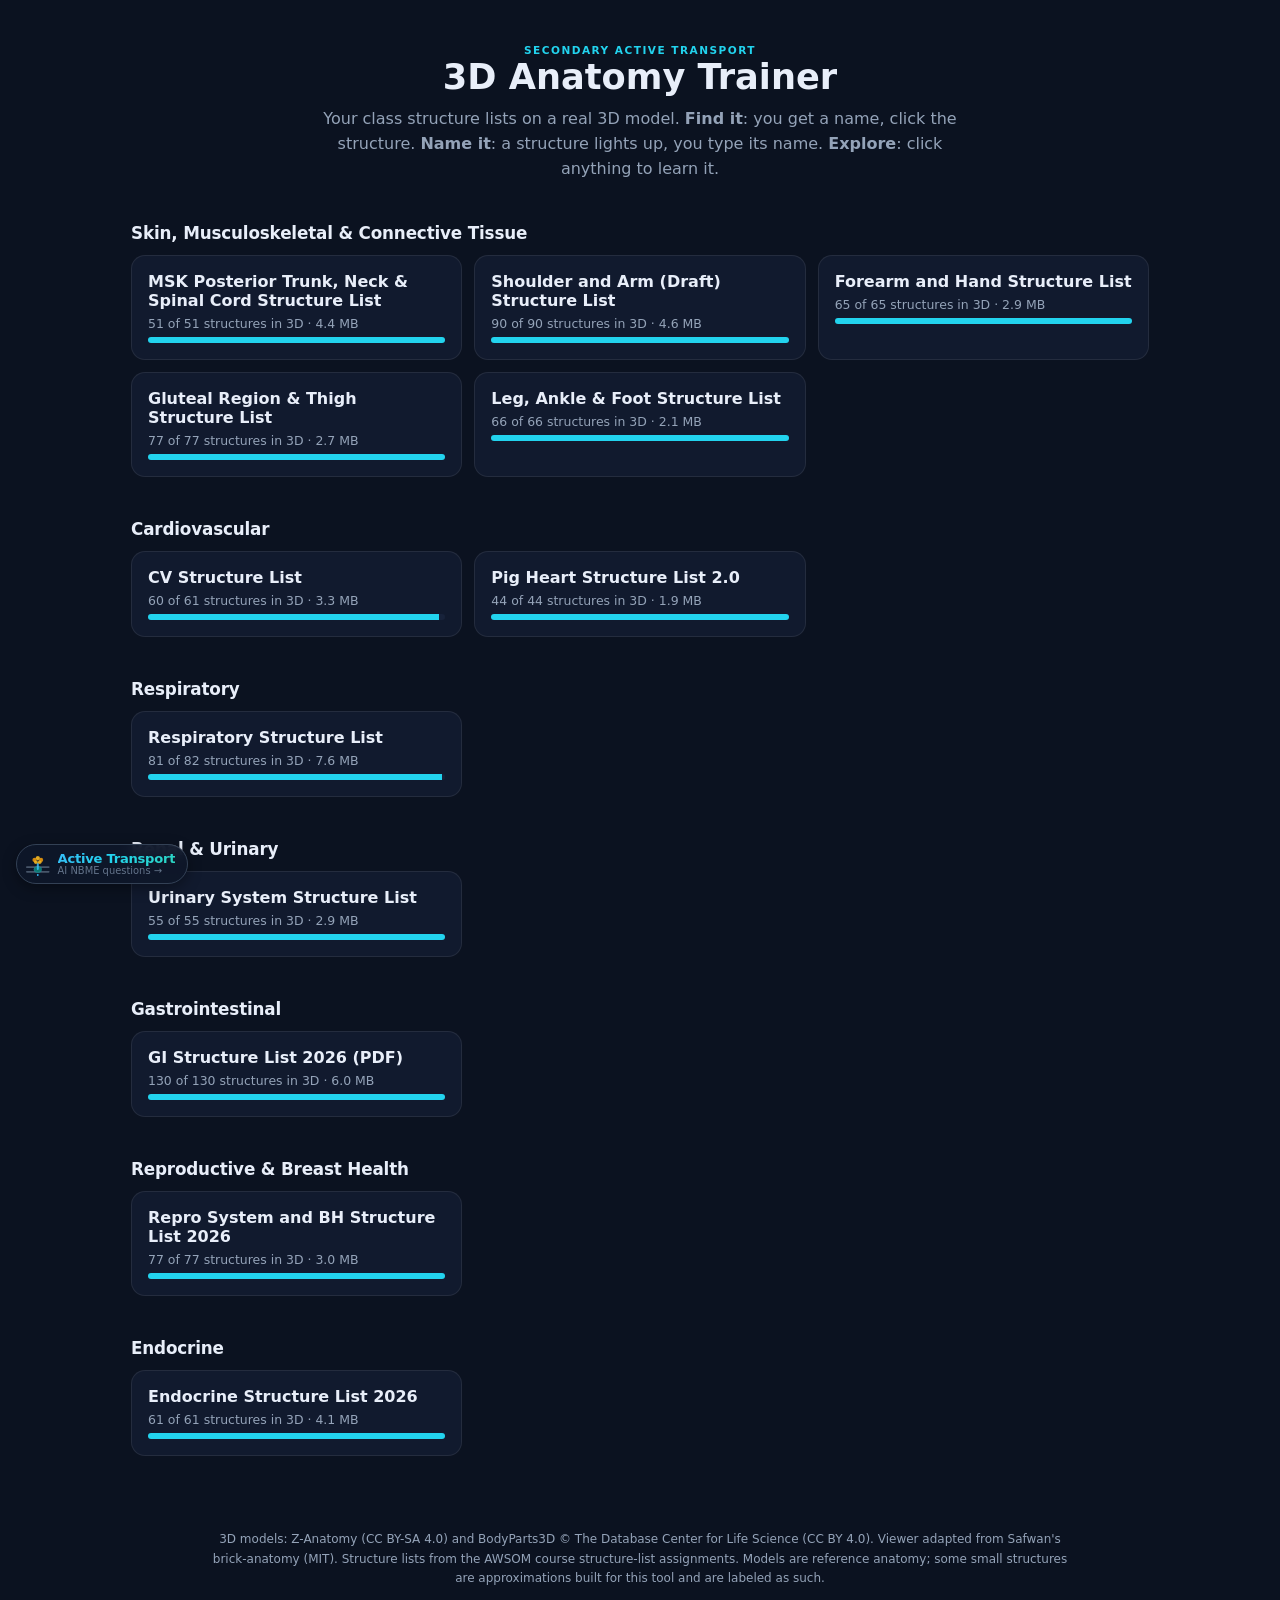
==== commit 51124a2f: "3D trainer: Whole body toggle (lazy-loaded faint full donor, per-system merged, named in Explore); f" ====
--- a/index.html
+++ b/index.html
@@ -15,7 +15,7 @@
 <p>Your class structure lists on a real 3D model. <b>Find it</b>: you get a name, click the structure.
 <b>Name it</b>: a structure lights up, you type its name. <b>Explore</b>: click anything to learn it.</p></header>
 <p class="allsubj" id="allsubj" hidden><a href="index.html">&larr; All subjects</a></p>
-<main class="subjects"><section class="subj" id="msk" data-s="msk"><h2><a href="?s=msk">Skin, Musculoskeletal &amp; Connective Tissue</a></h2><div class="grid"><a class="cls" href="quiz.html?c=206_MSK_W1_PostTrunkNeckSpinalCord"><b>MSK Posterior Trunk, Neck &amp; Spinal Cord Structure List</b><span>51 of 51 structures in 3D · 4.1 MB</span><div class="bar"><i style="width:100%"></i></div></a><a class="cls" href="quiz.html?c=206_MSK_W2_ShoulderArm"><b>Shoulder and Arm (Draft) Structure List</b><span>90 of 90 structures in 3D · 4.3 MB</span><div class="bar"><i style="width:100%"></i></div></a><a class="cls" href="quiz.html?c=206_MSK_W2_ForearmHand"><b>Forearm and Hand Structure List</b><span>65 of 65 structures in 3D · 2.6 MB</span><div class="bar"><i style="width:100%"></i></div></a><a class="cls" href="quiz.html?c=206_MSK_W3_GlutealThigh"><b>Gluteal Region &amp; Thigh Structure List</b><span>77 of 77 structures in 3D · 2.6 MB</span><div class="bar"><i style="width:100%"></i></div></a><a class="cls" href="quiz.html?c=206_MSK_W3_LegAnkleFoot"><b>Leg, Ankle &amp; Foot Structure List</b><span>66 of 66 structures in 3D · 2.0 MB</span><div class="bar"><i style="width:100%"></i></div></a></div><h3 class="bhead">Brick by brick</h3><p class="bsub">Find every structure each lecture teaches, then answer its questions.</p><div class="grid"><a class="cls brick" href="quiz.html?c=206_MSK_W1_PostTrunkNeckSpinalCord&amp;brick=msk-posterior-trunk-neck"><span class="wk">Week 1 · Session 1</span><b>Regional Anatomy of the Posterior Abdominal Wall, Back, and Posterior Neck</b><span>38 structures to find (26 high-yield) · 47 questions</span></a><a class="cls brick" href="quiz.html?c=206_MSK_W1_PostTrunkNeckSpinalCord&amp;brick=msk-spinal-cord"><span class="wk">Week 1 · Session 1</span><b>Anatomy of the Spinal Cord</b><span>17 structures to find (12 high-yield) · 15 questions</span></a><a class="cls brick" href="quiz.html?c=206_MSK_W2_ShoulderArm&amp;brick=msk-shoulder-arm"><span class="wk">Week 2 · Session 1</span><b>Functional Anatomy of the Shoulder &amp; Arm</b><span>73 structures to find (44 high-yield) · 64 questions</span></a><a class="cls brick" href="quiz.html?c=206_MSK_W2_ShoulderArm&amp;brick=msk-ue-vasculature-1"><span class="wk">Week 2 · Session 1</span><b>Vasculature and Lymphatics of the Upper Extremities (Shoulder &amp; Arm list)</b><span>23 structures to find (16 high-yield) · 20 questions</span></a><a class="cls brick" href="quiz.html?c=206_MSK_W2_ForearmHand&amp;brick=msk-ue-vasculature-2"><span class="wk">Week 2 · Session 1</span><b>Vasculature and Lymphatics of the Upper Extremities (Forearm &amp; Hand list)</b><span>12 structures to find (7 high-yield) · 12 questions</span></a><a class="cls brick" href="quiz.html?c=206_MSK_W2_ForearmHand&amp;brick=msk-forearm-hand"><span class="wk">Week 2 · Session 3</span><b>Functional Anatomy of the Forearm &amp; Hand</b><span>53 structures to find (36 high-yield) · 57 questions</span></a><a class="cls brick" href="quiz.html?c=206_MSK_W3_GlutealThigh&amp;brick=msk-gluteal-thigh-knee"><span class="wk">Week 3 · Session 1</span><b>Functional Anatomy of the Gluteal Region, Hip, Thigh &amp; Knee</b><span>51 structures to find (40 high-yield) · 60 questions</span></a><a class="cls brick" href="quiz.html?c=206_MSK_W3_GlutealThigh&amp;brick=msk-le-vasculature-1"><span class="wk">Week 3 · Session 1</span><b>Vasculature and Lymphatics of the Lower Extremities (Gluteal &amp; Thigh list)</b><span>20 structures to find (13 high-yield) · 20 questions</span></a><a class="cls brick" href="quiz.html?c=206_MSK_W3_LegAnkleFoot&amp;brick=msk-le-vasculature-2"><span class="wk">Week 3 · Session 1</span><b>Vasculature and Lymphatics of the Lower Extremities (Leg, Ankle &amp; Foot list)</b><span>16 structures to find (8 high-yield) · 14 questions</span></a><a class="cls brick" href="quiz.html?c=206_MSK_W3_LegAnkleFoot&amp;brick=msk-leg-ankle-foot"><span class="wk">Week 3 · Session 3</span><b>Functional Anatomy of the Leg, Ankle and Foot</b><span>54 structures to find (39 high-yield) · 52 questions</span></a></div></section><section class="subj" id="cv" data-s="cv"><h2><a href="?s=cv">Cardiovascular</a></h2><div class="grid"><a class="cls" href="quiz.html?c=183_CV"><b>CV Structure List</b><span>60 of 61 structures in 3D · 3.3 MB</span><div class="bar"><i style="width:98%"></i></div></a><a class="cls" href="quiz.html?c=183_PigHeart"><b>Pig Heart Structure List 2.0</b><span>44 of 44 structures in 3D · 1.9 MB</span><div class="bar"><i style="width:100%"></i></div></a></div><h3 class="bhead">Brick by brick</h3><p class="bsub">Find every structure each lecture teaches, then answer its questions.</p><div class="grid"><a class="cls brick" href="quiz.html?c=183_CV&amp;brick=cv-mediastinum-1"><span class="wk">Week 1 · Session 1</span><b>Mediastinum (Part 1 of 2)</b><span>23 structures to find (14 high-yield) · 25 questions</span></a><a class="cls brick" href="quiz.html?c=183_CV&amp;brick=cv-mediastinum-2"><span class="wk">Week 1 · Session 1</span><b>Mediastinum (Part 2 of 2)</b><span>12 structures to find (6 high-yield) · 14 questions</span></a><a class="cls brick" href="quiz.html?c=183_CV&amp;brick=cv-heart-anatomy"><span class="wk">Week 1 · Session 1</span><b>Anatomy of the Heart</b><span>31 structures to find (19 high-yield) · 38 questions</span></a><a class="cls brick" href="quiz.html?c=183_CV&amp;brick=cv-heart-vasculature"><span class="wk">Week 1 · Session 1</span><b>Vasculature and Lymphatics of the Heart</b><span>23 structures to find (12 high-yield) · 23 questions</span></a></div></section><section class="subj" id="resp" data-s="resp"><h2><a href="?s=resp">Respiratory</a></h2><div class="grid"><a class="cls" href="quiz.html?c=181_Respiratory"><b>Respiratory Structure List</b><span>81 of 82 structures in 3D · 7.6 MB</span><div class="bar"><i style="width:99%"></i></div></a></div><h3 class="bhead">Brick by brick</h3><p class="bsub">Find every structure each lecture teaches, then answer its questions.</p><div class="grid"><a class="cls brick" href="quiz.html?c=181_Respiratory&amp;brick=resp-upper-respiratory-tract"><span class="wk">Week 1 · Session 1</span><b>Anatomy of the Upper Respiratory Tract</b><span>45 structures to find (29 high-yield) · 57 questions</span></a><a class="cls brick" href="quiz.html?c=181_Respiratory&amp;brick=resp-lower-respiratory-tract"><span class="wk">Week 1 · Session 1</span><b>Anatomy of the Lower Respiratory Tract</b><span>22 structures to find (14 high-yield) · 24 questions</span></a><a class="cls brick" href="quiz.html?c=181_Respiratory&amp;brick=resp-diaphragm-ribs-intercostals"><span class="wk">Week 1 · Session 1</span><b>Anatomy of the Diaphragm, Ribs, and Intercostal Muscles</b><span>21 structures to find (14 high-yield) · 28 questions</span></a></div></section><section class="subj" id="renal" data-s="renal"><h2><a href="?s=renal">Renal &amp; Urinary</a></h2><div class="grid"><a class="cls" href="quiz.html?c=185_Urinary"><b>Urinary System Structure List</b><span>55 of 55 structures in 3D · 2.7 MB</span><div class="bar"><i style="width:100%"></i></div></a></div><h3 class="bhead">Brick by brick</h3><p class="bsub">Find every structure each lecture teaches, then answer its questions.</p><div class="grid"><a class="cls brick" href="quiz.html?c=185_Urinary&amp;brick=renal-urinary-anatomy"><span class="wk">Week 1 · Session 1</span><b>Anatomy of the Urinary System</b><span>53 structures to find (29 high-yield) · 69 questions</span></a></div></section><section class="subj" id="gi" data-s="gi"><h2><a href="?s=gi">Gastrointestinal</a></h2><div class="grid"><a class="cls" href="quiz.html?c=204_GI"><b>GI Structure List 2026 (PDF)</b><span>130 of 130 structures in 3D · 6.0 MB</span><div class="bar"><i style="width:100%"></i></div></a></div><h3 class="bhead">Brick by brick</h3><p class="bsub">Find every structure each lecture teaches, then answer its questions.</p><div class="grid"><a class="cls brick" href="quiz.html?c=204_GI&amp;brick=gi-oral-region"><span class="wk">Week 1 · Session 1</span><b>Gross Anatomy and Histology of the Oral Region</b><span>22 structures to find (15 high-yield) · 31 questions</span></a><a class="cls brick" href="quiz.html?c=204_GI&amp;brick=gi-blood-supply-innervation"><span class="wk">Week 1 · Session 1</span><b>Gastrointestinal Blood Supply and Innervation</b><span>40 structures to find (24 high-yield) · 42 questions</span></a><a class="cls brick" href="quiz.html?c=204_GI&amp;brick=gi-tract-anatomy"><span class="wk">Week 1 · Session 1</span><b>Anatomy of the Gastrointestinal Tract</b><span>35 structures to find (21 high-yield) · 40 questions</span></a><a class="cls brick" href="quiz.html?c=204_GI&amp;brick=gi-liver-biliary-pancreas"><span class="wk">Week 2 · Session 1</span><b>Anatomy of the Liver, Biliary System, and Exocrine Pancreas</b><span>39 structures to find (26 high-yield) · 41 questions</span></a><a class="cls brick" href="quiz.html?c=204_GI&amp;brick=gi-femoral-inguinal"><span class="wk">Week 2 · Session 1</span><b>Anatomy of the Femoral and Inguinal Regions</b><span>24 structures to find (16 high-yield) · 32 questions</span></a></div></section><section class="subj" id="repro" data-s="repro"><h2><a href="?s=repro">Reproductive &amp; Breast Health</a></h2><div class="grid"><a class="cls" href="quiz.html?c=205_Repro"><b>Repro System and BH Structure List 2026</b><span>77 of 77 structures in 3D · 2.7 MB</span><div class="bar"><i style="width:100%"></i></div></a></div><h3 class="bhead">Brick by brick</h3><p class="bsub">Find every structure each lecture teaches, then answer its questions.</p><div class="grid"><a class="cls brick" href="quiz.html?c=205_Repro&amp;brick=repro-female-anatomy"><span class="wk">Week 1 · Session 1</span><b>Anatomy and Histology of the Female Reproductive System</b><span>48 structures to find (29 high-yield) · 54 questions</span></a><a class="cls brick" href="quiz.html?c=205_Repro&amp;brick=repro-male-anatomy"><span class="wk">Week 1 · Session 1</span><b>Anatomy and Histology of the Male Reproductive System</b><span>23 structures to find (15 high-yield) · 29 questions</span></a><a class="cls brick" href="quiz.html?c=205_Repro&amp;brick=repro-breast"><span class="wk">Week 1 · Session 1</span><b>Structure and Function of the Breast</b><span>10 structures to find (6 high-yield) · 13 questions</span></a></div></section><section class="subj" id="endo" data-s="endo"><h2><a href="?s=endo">Endocrine</a></h2><div class="grid"><a class="cls" href="quiz.html?c=210_Endocrine"><b>Endocrine Structure List 2026</b><span>61 of 61 structures in 3D · 4.0 MB</span><div class="bar"><i style="width:100%"></i></div></a></div><h3 class="bhead">Brick by brick</h3><p class="bsub">Find every structure each lecture teaches, then answer its questions.</p><div class="grid"><a class="cls brick" href="quiz.html?c=210_Endocrine&amp;brick=endo-anatomy-endocrine-system"><span class="wk">Week 1 · Session 2</span><b>Anatomy of the Endocrine System</b><span>61 structures to find (33 high-yield) · 73 questions</span></a></div></section></main>
+<main class="subjects"><section class="subj" id="msk" data-s="msk"><h2><a href="?s=msk">Skin, Musculoskeletal &amp; Connective Tissue</a></h2><div class="grid"><a class="cls" href="quiz.html?c=206_MSK_W1_PostTrunkNeckSpinalCord"><b>MSK Posterior Trunk, Neck &amp; Spinal Cord Structure List</b><span>51 of 51 structures in 3D · 4.4 MB</span><div class="bar"><i style="width:100%"></i></div></a><a class="cls" href="quiz.html?c=206_MSK_W2_ShoulderArm"><b>Shoulder and Arm (Draft) Structure List</b><span>90 of 90 structures in 3D · 4.6 MB</span><div class="bar"><i style="width:100%"></i></div></a><a class="cls" href="quiz.html?c=206_MSK_W2_ForearmHand"><b>Forearm and Hand Structure List</b><span>65 of 65 structures in 3D · 2.9 MB</span><div class="bar"><i style="width:100%"></i></div></a><a class="cls" href="quiz.html?c=206_MSK_W3_GlutealThigh"><b>Gluteal Region &amp; Thigh Structure List</b><span>77 of 77 structures in 3D · 2.7 MB</span><div class="bar"><i style="width:100%"></i></div></a><a class="cls" href="quiz.html?c=206_MSK_W3_LegAnkleFoot"><b>Leg, Ankle &amp; Foot Structure List</b><span>66 of 66 structures in 3D · 2.1 MB</span><div class="bar"><i style="width:100%"></i></div></a></div><h3 class="bhead">Brick by brick</h3><p class="bsub">Find every structure each lecture teaches, then answer its questions.</p><div class="grid"><a class="cls brick" href="quiz.html?c=206_MSK_W1_PostTrunkNeckSpinalCord&amp;brick=msk-posterior-trunk-neck"><span class="wk">Week 1 · Session 1</span><b>Regional Anatomy of the Posterior Abdominal Wall, Back, and Posterior Neck</b><span>38 structures to find (26 high-yield) · 47 questions</span></a><a class="cls brick" href="quiz.html?c=206_MSK_W1_PostTrunkNeckSpinalCord&amp;brick=msk-spinal-cord"><span class="wk">Week 1 · Session 1</span><b>Anatomy of the Spinal Cord</b><span>17 structures to find (12 high-yield) · 15 questions</span></a><a class="cls brick" href="quiz.html?c=206_MSK_W2_ShoulderArm&amp;brick=msk-shoulder-arm"><span class="wk">Week 2 · Session 1</span><b>Functional Anatomy of the Shoulder &amp; Arm</b><span>73 structures to find (44 high-yield) · 64 questions</span></a><a class="cls brick" href="quiz.html?c=206_MSK_W2_ShoulderArm&amp;brick=msk-ue-vasculature-1"><span class="wk">Week 2 · Session 1</span><b>Vasculature and Lymphatics of the Upper Extremities (Shoulder &amp; Arm list)</b><span>23 structures to find (16 high-yield) · 20 questions</span></a><a class="cls brick" href="quiz.html?c=206_MSK_W2_ForearmHand&amp;brick=msk-ue-vasculature-2"><span class="wk">Week 2 · Session 1</span><b>Vasculature and Lymphatics of the Upper Extremities (Forearm &amp; Hand list)</b><span>12 structures to find (7 high-yield) · 12 questions</span></a><a class="cls brick" href="quiz.html?c=206_MSK_W2_ForearmHand&amp;brick=msk-forearm-hand"><span class="wk">Week 2 · Session 3</span><b>Functional Anatomy of the Forearm &amp; Hand</b><span>53 structures to find (36 high-yield) · 57 questions</span></a><a class="cls brick" href="quiz.html?c=206_MSK_W3_GlutealThigh&amp;brick=msk-gluteal-thigh-knee"><span class="wk">Week 3 · Session 1</span><b>Functional Anatomy of the Gluteal Region, Hip, Thigh &amp; Knee</b><span>51 structures to find (40 high-yield) · 60 questions</span></a><a class="cls brick" href="quiz.html?c=206_MSK_W3_GlutealThigh&amp;brick=msk-le-vasculature-1"><span class="wk">Week 3 · Session 1</span><b>Vasculature and Lymphatics of the Lower Extremities (Gluteal &amp; Thigh list)</b><span>20 structures to find (13 high-yield) · 20 questions</span></a><a class="cls brick" href="quiz.html?c=206_MSK_W3_LegAnkleFoot&amp;brick=msk-le-vasculature-2"><span class="wk">Week 3 · Session 1</span><b>Vasculature and Lymphatics of the Lower Extremities (Leg, Ankle &amp; Foot list)</b><span>16 structures to find (8 high-yield) · 14 questions</span></a><a class="cls brick" href="quiz.html?c=206_MSK_W3_LegAnkleFoot&amp;brick=msk-leg-ankle-foot"><span class="wk">Week 3 · Session 3</span><b>Functional Anatomy of the Leg, Ankle and Foot</b><span>54 structures to find (39 high-yield) · 52 questions</span></a></div></section><section class="subj" id="cv" data-s="cv"><h2><a href="?s=cv">Cardiovascular</a></h2><div class="grid"><a class="cls" href="quiz.html?c=183_CV"><b>CV Structure List</b><span>60 of 61 structures in 3D · 3.3 MB</span><div class="bar"><i style="width:98%"></i></div></a><a class="cls" href="quiz.html?c=183_PigHeart"><b>Pig Heart Structure List 2.0</b><span>44 of 44 structures in 3D · 1.9 MB</span><div class="bar"><i style="width:100%"></i></div></a></div><h3 class="bhead">Brick by brick</h3><p class="bsub">Find every structure each lecture teaches, then answer its questions.</p><div class="grid"><a class="cls brick" href="quiz.html?c=183_CV&amp;brick=cv-mediastinum-1"><span class="wk">Week 1 · Session 1</span><b>Mediastinum (Part 1 of 2)</b><span>23 structures to find (14 high-yield) · 25 questions</span></a><a class="cls brick" href="quiz.html?c=183_CV&amp;brick=cv-mediastinum-2"><span class="wk">Week 1 · Session 1</span><b>Mediastinum (Part 2 of 2)</b><span>12 structures to find (6 high-yield) · 14 questions</span></a><a class="cls brick" href="quiz.html?c=183_CV&amp;brick=cv-heart-anatomy"><span class="wk">Week 1 · Session 1</span><b>Anatomy of the Heart</b><span>31 structures to find (19 high-yield) · 38 questions</span></a><a class="cls brick" href="quiz.html?c=183_CV&amp;brick=cv-heart-vasculature"><span class="wk">Week 1 · Session 1</span><b>Vasculature and Lymphatics of the Heart</b><span>23 structures to find (12 high-yield) · 23 questions</span></a></div></section><section class="subj" id="resp" data-s="resp"><h2><a href="?s=resp">Respiratory</a></h2><div class="grid"><a class="cls" href="quiz.html?c=181_Respiratory"><b>Respiratory Structure List</b><span>81 of 82 structures in 3D · 7.6 MB</span><div class="bar"><i style="width:99%"></i></div></a></div><h3 class="bhead">Brick by brick</h3><p class="bsub">Find every structure each lecture teaches, then answer its questions.</p><div class="grid"><a class="cls brick" href="quiz.html?c=181_Respiratory&amp;brick=resp-upper-respiratory-tract"><span class="wk">Week 1 · Session 1</span><b>Anatomy of the Upper Respiratory Tract</b><span>45 structures to find (29 high-yield) · 57 questions</span></a><a class="cls brick" href="quiz.html?c=181_Respiratory&amp;brick=resp-lower-respiratory-tract"><span class="wk">Week 1 · Session 1</span><b>Anatomy of the Lower Respiratory Tract</b><span>22 structures to find (14 high-yield) · 24 questions</span></a><a class="cls brick" href="quiz.html?c=181_Respiratory&amp;brick=resp-diaphragm-ribs-intercostals"><span class="wk">Week 1 · Session 1</span><b>Anatomy of the Diaphragm, Ribs, and Intercostal Muscles</b><span>21 structures to find (14 high-yield) · 28 questions</span></a></div></section><section class="subj" id="renal" data-s="renal"><h2><a href="?s=renal">Renal &amp; Urinary</a></h2><div class="grid"><a class="cls" href="quiz.html?c=185_Urinary"><b>Urinary System Structure List</b><span>55 of 55 structures in 3D · 2.9 MB</span><div class="bar"><i style="width:100%"></i></div></a></div><h3 class="bhead">Brick by brick</h3><p class="bsub">Find every structure each lecture teaches, then answer its questions.</p><div class="grid"><a class="cls brick" href="quiz.html?c=185_Urinary&amp;brick=renal-urinary-anatomy"><span class="wk">Week 1 · Session 1</span><b>Anatomy of the Urinary System</b><span>53 structures to find (29 high-yield) · 69 questions</span></a></div></section><section class="subj" id="gi" data-s="gi"><h2><a href="?s=gi">Gastrointestinal</a></h2><div class="grid"><a class="cls" href="quiz.html?c=204_GI"><b>GI Structure List 2026 (PDF)</b><span>130 of 130 structures in 3D · 6.0 MB</span><div class="bar"><i style="width:100%"></i></div></a></div><h3 class="bhead">Brick by brick</h3><p class="bsub">Find every structure each lecture teaches, then answer its questions.</p><div class="grid"><a class="cls brick" href="quiz.html?c=204_GI&amp;brick=gi-oral-region"><span class="wk">Week 1 · Session 1</span><b>Gross Anatomy and Histology of the Oral Region</b><span>22 structures to find (15 high-yield) · 31 questions</span></a><a class="cls brick" href="quiz.html?c=204_GI&amp;brick=gi-blood-supply-innervation"><span class="wk">Week 1 · Session 1</span><b>Gastrointestinal Blood Supply and Innervation</b><span>40 structures to find (24 high-yield) · 42 questions</span></a><a class="cls brick" href="quiz.html?c=204_GI&amp;brick=gi-tract-anatomy"><span class="wk">Week 1 · Session 1</span><b>Anatomy of the Gastrointestinal Tract</b><span>35 structures to find (21 high-yield) · 40 questions</span></a><a class="cls brick" href="quiz.html?c=204_GI&amp;brick=gi-liver-biliary-pancreas"><span class="wk">Week 2 · Session 1</span><b>Anatomy of the Liver, Biliary System, and Exocrine Pancreas</b><span>39 structures to find (26 high-yield) · 41 questions</span></a><a class="cls brick" href="quiz.html?c=204_GI&amp;brick=gi-femoral-inguinal"><span class="wk">Week 2 · Session 1</span><b>Anatomy of the Femoral and Inguinal Regions</b><span>24 structures to find (16 high-yield) · 32 questions</span></a></div></section><section class="subj" id="repro" data-s="repro"><h2><a href="?s=repro">Reproductive &amp; Breast Health</a></h2><div class="grid"><a class="cls" href="quiz.html?c=205_Repro"><b>Repro System and BH Structure List 2026</b><span>77 of 77 structures in 3D · 3.0 MB</span><div class="bar"><i style="width:100%"></i></div></a></div><h3 class="bhead">Brick by brick</h3><p class="bsub">Find every structure each lecture teaches, then answer its questions.</p><div class="grid"><a class="cls brick" href="quiz.html?c=205_Repro&amp;brick=repro-female-anatomy"><span class="wk">Week 1 · Session 1</span><b>Anatomy and Histology of the Female Reproductive System</b><span>48 structures to find (29 high-yield) · 54 questions</span></a><a class="cls brick" href="quiz.html?c=205_Repro&amp;brick=repro-male-anatomy"><span class="wk">Week 1 · Session 1</span><b>Anatomy and Histology of the Male Reproductive System</b><span>23 structures to find (15 high-yield) · 29 questions</span></a><a class="cls brick" href="quiz.html?c=205_Repro&amp;brick=repro-breast"><span class="wk">Week 1 · Session 1</span><b>Structure and Function of the Breast</b><span>10 structures to find (6 high-yield) · 13 questions</span></a></div></section><section class="subj" id="endo" data-s="endo"><h2><a href="?s=endo">Endocrine</a></h2><div class="grid"><a class="cls" href="quiz.html?c=210_Endocrine"><b>Endocrine Structure List 2026</b><span>61 of 61 structures in 3D · 4.1 MB</span><div class="bar"><i style="width:100%"></i></div></a></div><h3 class="bhead">Brick by brick</h3><p class="bsub">Find every structure each lecture teaches, then answer its questions.</p><div class="grid"><a class="cls brick" href="quiz.html?c=210_Endocrine&amp;brick=endo-anatomy-endocrine-system"><span class="wk">Week 1 · Session 2</span><b>Anatomy of the Endocrine System</b><span>61 structures to find (33 high-yield) · 73 questions</span></a></div></section></main>
 <script>(function () {
   var k = new URLSearchParams(location.search).get('s'), sec = k && document.getElementById(k);
   if (!sec) return;
--- a/style.css
+++ b/style.css
@@ -206,3 +206,5 @@
 .autobar[hidden],.facts[hidden]{display:none}
 .qbtns{display:flex;gap:6px;flex-wrap:wrap}.qbtns .btn{padding:8px 12px;white-space:nowrap}.qbtns #btnNext{flex:1}
 .frow{grid-template-columns:92px 1fr}
+#btnWhole.on{border-color:var(--accent);color:var(--accent)}
+.bodychip{top:56px}
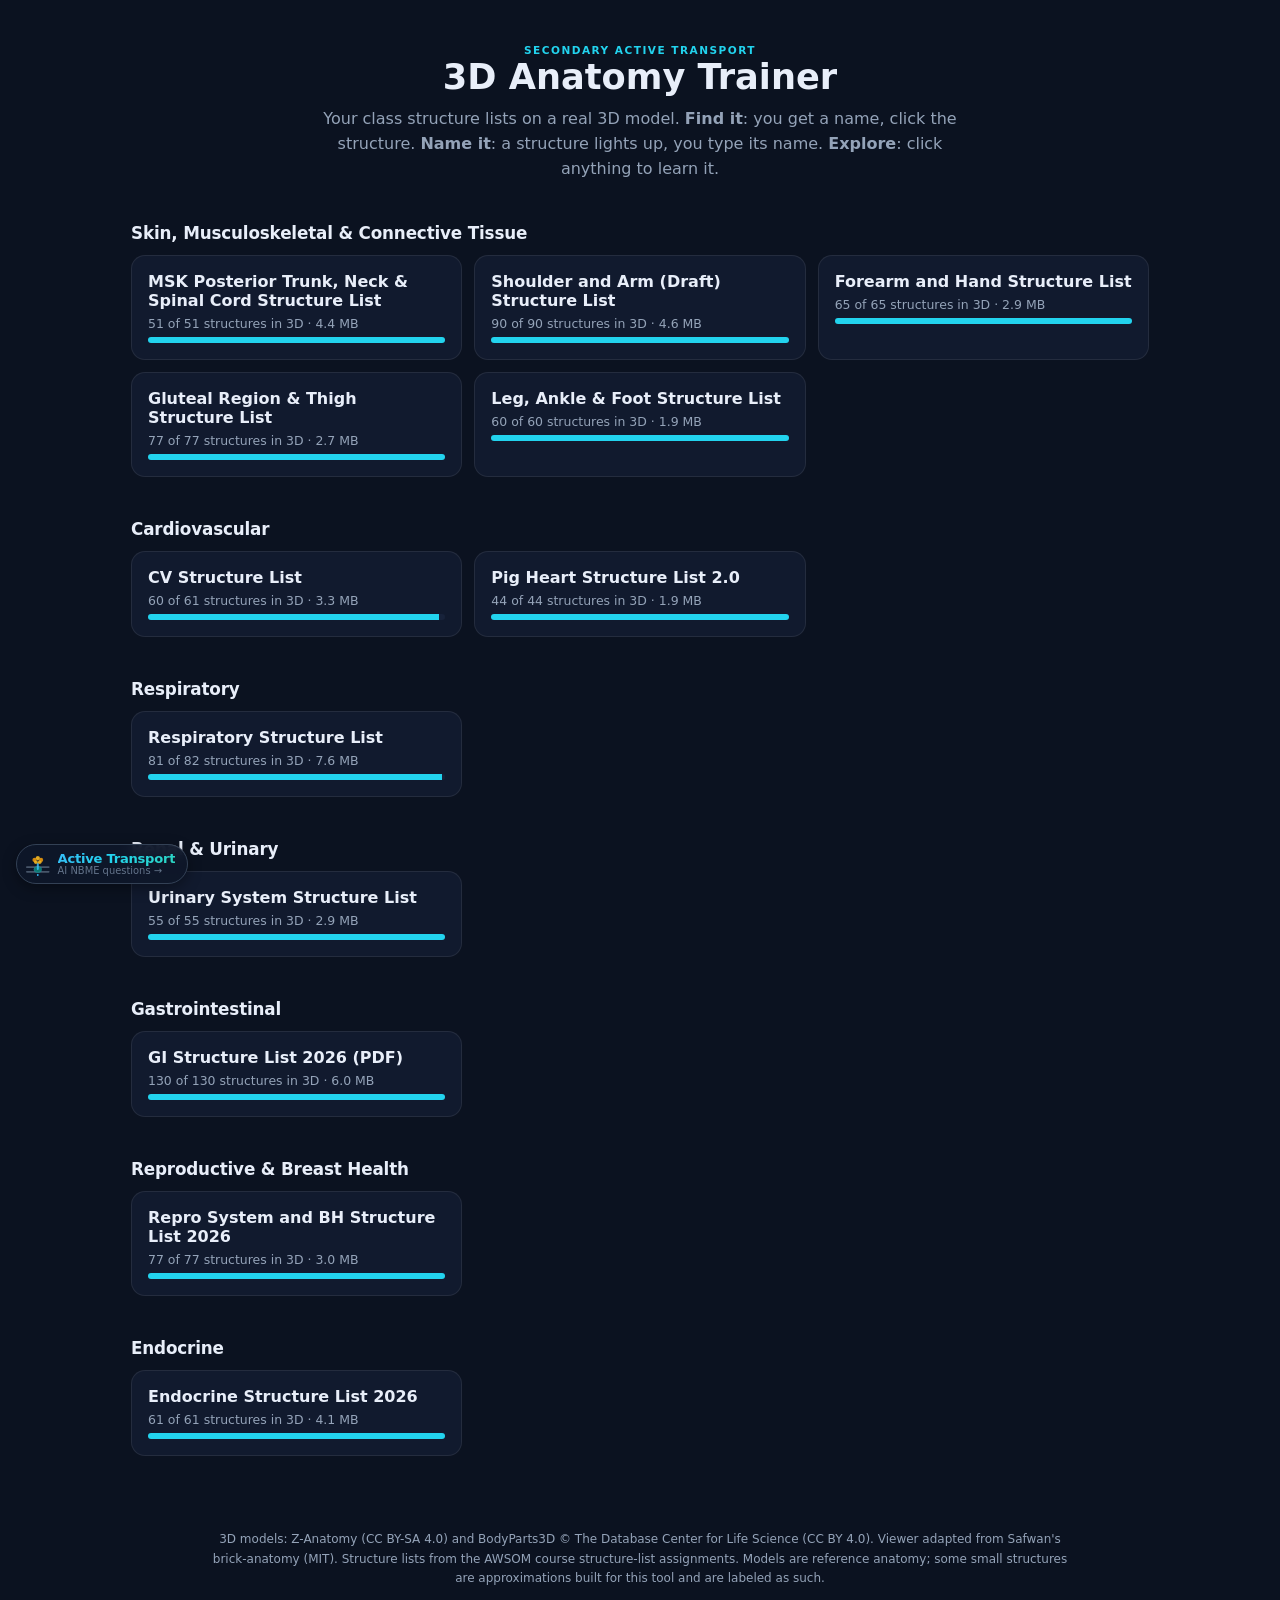
==== commit c31a74cb: "Leg, Ankle & Foot list synced to the course's Nov 10 revision: + Plantaris, + extensor retinacula; a" ====
--- a/index.html
+++ b/index.html
@@ -15,7 +15,7 @@
 <p>Your class structure lists on a real 3D model. <b>Find it</b>: you get a name, click the structure.
 <b>Name it</b>: a structure lights up, you type its name. <b>Explore</b>: click anything to learn it.</p></header>
 <p class="allsubj" id="allsubj" hidden><a href="index.html">&larr; All subjects</a></p>
-<main class="subjects"><section class="subj" id="msk" data-s="msk"><h2><a href="?s=msk">Skin, Musculoskeletal &amp; Connective Tissue</a></h2><div class="grid"><a class="cls" href="quiz.html?c=206_MSK_W1_PostTrunkNeckSpinalCord"><b>MSK Posterior Trunk, Neck &amp; Spinal Cord Structure List</b><span>51 of 51 structures in 3D · 4.4 MB</span><div class="bar"><i style="width:100%"></i></div></a><a class="cls" href="quiz.html?c=206_MSK_W2_ShoulderArm"><b>Shoulder and Arm (Draft) Structure List</b><span>90 of 90 structures in 3D · 4.6 MB</span><div class="bar"><i style="width:100%"></i></div></a><a class="cls" href="quiz.html?c=206_MSK_W2_ForearmHand"><b>Forearm and Hand Structure List</b><span>65 of 65 structures in 3D · 2.9 MB</span><div class="bar"><i style="width:100%"></i></div></a><a class="cls" href="quiz.html?c=206_MSK_W3_GlutealThigh"><b>Gluteal Region &amp; Thigh Structure List</b><span>77 of 77 structures in 3D · 2.7 MB</span><div class="bar"><i style="width:100%"></i></div></a><a class="cls" href="quiz.html?c=206_MSK_W3_LegAnkleFoot"><b>Leg, Ankle &amp; Foot Structure List</b><span>66 of 66 structures in 3D · 2.1 MB</span><div class="bar"><i style="width:100%"></i></div></a></div><h3 class="bhead">Brick by brick</h3><p class="bsub">Find every structure each lecture teaches, then answer its questions.</p><div class="grid"><a class="cls brick" href="quiz.html?c=206_MSK_W1_PostTrunkNeckSpinalCord&amp;brick=msk-posterior-trunk-neck"><span class="wk">Week 1 · Session 1</span><b>Regional Anatomy of the Posterior Abdominal Wall, Back, and Posterior Neck</b><span>38 structures to find (26 high-yield) · 47 questions</span></a><a class="cls brick" href="quiz.html?c=206_MSK_W1_PostTrunkNeckSpinalCord&amp;brick=msk-spinal-cord"><span class="wk">Week 1 · Session 1</span><b>Anatomy of the Spinal Cord</b><span>17 structures to find (12 high-yield) · 15 questions</span></a><a class="cls brick" href="quiz.html?c=206_MSK_W2_ShoulderArm&amp;brick=msk-shoulder-arm"><span class="wk">Week 2 · Session 1</span><b>Functional Anatomy of the Shoulder &amp; Arm</b><span>73 structures to find (44 high-yield) · 64 questions</span></a><a class="cls brick" href="quiz.html?c=206_MSK_W2_ShoulderArm&amp;brick=msk-ue-vasculature-1"><span class="wk">Week 2 · Session 1</span><b>Vasculature and Lymphatics of the Upper Extremities (Shoulder &amp; Arm list)</b><span>23 structures to find (16 high-yield) · 20 questions</span></a><a class="cls brick" href="quiz.html?c=206_MSK_W2_ForearmHand&amp;brick=msk-ue-vasculature-2"><span class="wk">Week 2 · Session 1</span><b>Vasculature and Lymphatics of the Upper Extremities (Forearm &amp; Hand list)</b><span>12 structures to find (7 high-yield) · 12 questions</span></a><a class="cls brick" href="quiz.html?c=206_MSK_W2_ForearmHand&amp;brick=msk-forearm-hand"><span class="wk">Week 2 · Session 3</span><b>Functional Anatomy of the Forearm &amp; Hand</b><span>53 structures to find (36 high-yield) · 57 questions</span></a><a class="cls brick" href="quiz.html?c=206_MSK_W3_GlutealThigh&amp;brick=msk-gluteal-thigh-knee"><span class="wk">Week 3 · Session 1</span><b>Functional Anatomy of the Gluteal Region, Hip, Thigh &amp; Knee</b><span>51 structures to find (40 high-yield) · 60 questions</span></a><a class="cls brick" href="quiz.html?c=206_MSK_W3_GlutealThigh&amp;brick=msk-le-vasculature-1"><span class="wk">Week 3 · Session 1</span><b>Vasculature and Lymphatics of the Lower Extremities (Gluteal &amp; Thigh list)</b><span>20 structures to find (13 high-yield) · 20 questions</span></a><a class="cls brick" href="quiz.html?c=206_MSK_W3_LegAnkleFoot&amp;brick=msk-le-vasculature-2"><span class="wk">Week 3 · Session 1</span><b>Vasculature and Lymphatics of the Lower Extremities (Leg, Ankle &amp; Foot list)</b><span>16 structures to find (8 high-yield) · 14 questions</span></a><a class="cls brick" href="quiz.html?c=206_MSK_W3_LegAnkleFoot&amp;brick=msk-leg-ankle-foot"><span class="wk">Week 3 · Session 3</span><b>Functional Anatomy of the Leg, Ankle and Foot</b><span>54 structures to find (39 high-yield) · 52 questions</span></a></div></section><section class="subj" id="cv" data-s="cv"><h2><a href="?s=cv">Cardiovascular</a></h2><div class="grid"><a class="cls" href="quiz.html?c=183_CV"><b>CV Structure List</b><span>60 of 61 structures in 3D · 3.3 MB</span><div class="bar"><i style="width:98%"></i></div></a><a class="cls" href="quiz.html?c=183_PigHeart"><b>Pig Heart Structure List 2.0</b><span>44 of 44 structures in 3D · 1.9 MB</span><div class="bar"><i style="width:100%"></i></div></a></div><h3 class="bhead">Brick by brick</h3><p class="bsub">Find every structure each lecture teaches, then answer its questions.</p><div class="grid"><a class="cls brick" href="quiz.html?c=183_CV&amp;brick=cv-mediastinum-1"><span class="wk">Week 1 · Session 1</span><b>Mediastinum (Part 1 of 2)</b><span>23 structures to find (14 high-yield) · 25 questions</span></a><a class="cls brick" href="quiz.html?c=183_CV&amp;brick=cv-mediastinum-2"><span class="wk">Week 1 · Session 1</span><b>Mediastinum (Part 2 of 2)</b><span>12 structures to find (6 high-yield) · 14 questions</span></a><a class="cls brick" href="quiz.html?c=183_CV&amp;brick=cv-heart-anatomy"><span class="wk">Week 1 · Session 1</span><b>Anatomy of the Heart</b><span>31 structures to find (19 high-yield) · 38 questions</span></a><a class="cls brick" href="quiz.html?c=183_CV&amp;brick=cv-heart-vasculature"><span class="wk">Week 1 · Session 1</span><b>Vasculature and Lymphatics of the Heart</b><span>23 structures to find (12 high-yield) · 23 questions</span></a></div></section><section class="subj" id="resp" data-s="resp"><h2><a href="?s=resp">Respiratory</a></h2><div class="grid"><a class="cls" href="quiz.html?c=181_Respiratory"><b>Respiratory Structure List</b><span>81 of 82 structures in 3D · 7.6 MB</span><div class="bar"><i style="width:99%"></i></div></a></div><h3 class="bhead">Brick by brick</h3><p class="bsub">Find every structure each lecture teaches, then answer its questions.</p><div class="grid"><a class="cls brick" href="quiz.html?c=181_Respiratory&amp;brick=resp-upper-respiratory-tract"><span class="wk">Week 1 · Session 1</span><b>Anatomy of the Upper Respiratory Tract</b><span>45 structures to find (29 high-yield) · 57 questions</span></a><a class="cls brick" href="quiz.html?c=181_Respiratory&amp;brick=resp-lower-respiratory-tract"><span class="wk">Week 1 · Session 1</span><b>Anatomy of the Lower Respiratory Tract</b><span>22 structures to find (14 high-yield) · 24 questions</span></a><a class="cls brick" href="quiz.html?c=181_Respiratory&amp;brick=resp-diaphragm-ribs-intercostals"><span class="wk">Week 1 · Session 1</span><b>Anatomy of the Diaphragm, Ribs, and Intercostal Muscles</b><span>21 structures to find (14 high-yield) · 28 questions</span></a></div></section><section class="subj" id="renal" data-s="renal"><h2><a href="?s=renal">Renal &amp; Urinary</a></h2><div class="grid"><a class="cls" href="quiz.html?c=185_Urinary"><b>Urinary System Structure List</b><span>55 of 55 structures in 3D · 2.9 MB</span><div class="bar"><i style="width:100%"></i></div></a></div><h3 class="bhead">Brick by brick</h3><p class="bsub">Find every structure each lecture teaches, then answer its questions.</p><div class="grid"><a class="cls brick" href="quiz.html?c=185_Urinary&amp;brick=renal-urinary-anatomy"><span class="wk">Week 1 · Session 1</span><b>Anatomy of the Urinary System</b><span>53 structures to find (29 high-yield) · 69 questions</span></a></div></section><section class="subj" id="gi" data-s="gi"><h2><a href="?s=gi">Gastrointestinal</a></h2><div class="grid"><a class="cls" href="quiz.html?c=204_GI"><b>GI Structure List 2026 (PDF)</b><span>130 of 130 structures in 3D · 6.0 MB</span><div class="bar"><i style="width:100%"></i></div></a></div><h3 class="bhead">Brick by brick</h3><p class="bsub">Find every structure each lecture teaches, then answer its questions.</p><div class="grid"><a class="cls brick" href="quiz.html?c=204_GI&amp;brick=gi-oral-region"><span class="wk">Week 1 · Session 1</span><b>Gross Anatomy and Histology of the Oral Region</b><span>22 structures to find (15 high-yield) · 31 questions</span></a><a class="cls brick" href="quiz.html?c=204_GI&amp;brick=gi-blood-supply-innervation"><span class="wk">Week 1 · Session 1</span><b>Gastrointestinal Blood Supply and Innervation</b><span>40 structures to find (24 high-yield) · 42 questions</span></a><a class="cls brick" href="quiz.html?c=204_GI&amp;brick=gi-tract-anatomy"><span class="wk">Week 1 · Session 1</span><b>Anatomy of the Gastrointestinal Tract</b><span>35 structures to find (21 high-yield) · 40 questions</span></a><a class="cls brick" href="quiz.html?c=204_GI&amp;brick=gi-liver-biliary-pancreas"><span class="wk">Week 2 · Session 1</span><b>Anatomy of the Liver, Biliary System, and Exocrine Pancreas</b><span>39 structures to find (26 high-yield) · 41 questions</span></a><a class="cls brick" href="quiz.html?c=204_GI&amp;brick=gi-femoral-inguinal"><span class="wk">Week 2 · Session 1</span><b>Anatomy of the Femoral and Inguinal Regions</b><span>24 structures to find (16 high-yield) · 32 questions</span></a></div></section><section class="subj" id="repro" data-s="repro"><h2><a href="?s=repro">Reproductive &amp; Breast Health</a></h2><div class="grid"><a class="cls" href="quiz.html?c=205_Repro"><b>Repro System and BH Structure List 2026</b><span>77 of 77 structures in 3D · 3.0 MB</span><div class="bar"><i style="width:100%"></i></div></a></div><h3 class="bhead">Brick by brick</h3><p class="bsub">Find every structure each lecture teaches, then answer its questions.</p><div class="grid"><a class="cls brick" href="quiz.html?c=205_Repro&amp;brick=repro-female-anatomy"><span class="wk">Week 1 · Session 1</span><b>Anatomy and Histology of the Female Reproductive System</b><span>48 structures to find (29 high-yield) · 54 questions</span></a><a class="cls brick" href="quiz.html?c=205_Repro&amp;brick=repro-male-anatomy"><span class="wk">Week 1 · Session 1</span><b>Anatomy and Histology of the Male Reproductive System</b><span>23 structures to find (15 high-yield) · 29 questions</span></a><a class="cls brick" href="quiz.html?c=205_Repro&amp;brick=repro-breast"><span class="wk">Week 1 · Session 1</span><b>Structure and Function of the Breast</b><span>10 structures to find (6 high-yield) · 13 questions</span></a></div></section><section class="subj" id="endo" data-s="endo"><h2><a href="?s=endo">Endocrine</a></h2><div class="grid"><a class="cls" href="quiz.html?c=210_Endocrine"><b>Endocrine Structure List 2026</b><span>61 of 61 structures in 3D · 4.1 MB</span><div class="bar"><i style="width:100%"></i></div></a></div><h3 class="bhead">Brick by brick</h3><p class="bsub">Find every structure each lecture teaches, then answer its questions.</p><div class="grid"><a class="cls brick" href="quiz.html?c=210_Endocrine&amp;brick=endo-anatomy-endocrine-system"><span class="wk">Week 1 · Session 2</span><b>Anatomy of the Endocrine System</b><span>61 structures to find (33 high-yield) · 73 questions</span></a></div></section></main>
+<main class="subjects"><section class="subj" id="msk" data-s="msk"><h2><a href="?s=msk">Skin, Musculoskeletal &amp; Connective Tissue</a></h2><div class="grid"><a class="cls" href="quiz.html?c=206_MSK_W1_PostTrunkNeckSpinalCord"><b>MSK Posterior Trunk, Neck &amp; Spinal Cord Structure List</b><span>51 of 51 structures in 3D · 4.4 MB</span><div class="bar"><i style="width:100%"></i></div></a><a class="cls" href="quiz.html?c=206_MSK_W2_ShoulderArm"><b>Shoulder and Arm (Draft) Structure List</b><span>90 of 90 structures in 3D · 4.6 MB</span><div class="bar"><i style="width:100%"></i></div></a><a class="cls" href="quiz.html?c=206_MSK_W2_ForearmHand"><b>Forearm and Hand Structure List</b><span>65 of 65 structures in 3D · 2.9 MB</span><div class="bar"><i style="width:100%"></i></div></a><a class="cls" href="quiz.html?c=206_MSK_W3_GlutealThigh"><b>Gluteal Region &amp; Thigh Structure List</b><span>77 of 77 structures in 3D · 2.7 MB</span><div class="bar"><i style="width:100%"></i></div></a><a class="cls" href="quiz.html?c=206_MSK_W3_LegAnkleFoot"><b>Leg, Ankle &amp; Foot Structure List</b><span>60 of 60 structures in 3D · 1.9 MB</span><div class="bar"><i style="width:100%"></i></div></a></div><h3 class="bhead">Brick by brick</h3><p class="bsub">Find every structure each lecture teaches, then answer its questions.</p><div class="grid"><a class="cls brick" href="quiz.html?c=206_MSK_W1_PostTrunkNeckSpinalCord&amp;brick=msk-posterior-trunk-neck"><span class="wk">Week 1 · Session 1</span><b>Regional Anatomy of the Posterior Abdominal Wall, Back, and Posterior Neck</b><span>38 structures to find (26 high-yield) · 47 questions</span></a><a class="cls brick" href="quiz.html?c=206_MSK_W1_PostTrunkNeckSpinalCord&amp;brick=msk-spinal-cord"><span class="wk">Week 1 · Session 1</span><b>Anatomy of the Spinal Cord</b><span>17 structures to find (12 high-yield) · 15 questions</span></a><a class="cls brick" href="quiz.html?c=206_MSK_W2_ShoulderArm&amp;brick=msk-shoulder-arm"><span class="wk">Week 2 · Session 1</span><b>Functional Anatomy of the Shoulder &amp; Arm</b><span>73 structures to find (44 high-yield) · 64 questions</span></a><a class="cls brick" href="quiz.html?c=206_MSK_W2_ShoulderArm&amp;brick=msk-ue-vasculature-1"><span class="wk">Week 2 · Session 1</span><b>Vasculature and Lymphatics of the Upper Extremities (Shoulder &amp; Arm list)</b><span>23 structures to find (16 high-yield) · 20 questions</span></a><a class="cls brick" href="quiz.html?c=206_MSK_W2_ForearmHand&amp;brick=msk-ue-vasculature-2"><span class="wk">Week 2 · Session 1</span><b>Vasculature and Lymphatics of the Upper Extremities (Forearm &amp; Hand list)</b><span>12 structures to find (7 high-yield) · 12 questions</span></a><a class="cls brick" href="quiz.html?c=206_MSK_W2_ForearmHand&amp;brick=msk-forearm-hand"><span class="wk">Week 2 · Session 3</span><b>Functional Anatomy of the Forearm &amp; Hand</b><span>53 structures to find (36 high-yield) · 57 questions</span></a><a class="cls brick" href="quiz.html?c=206_MSK_W3_GlutealThigh&amp;brick=msk-gluteal-thigh-knee"><span class="wk">Week 3 · Session 1</span><b>Functional Anatomy of the Gluteal Region, Hip, Thigh &amp; Knee</b><span>51 structures to find (40 high-yield) · 60 questions</span></a><a class="cls brick" href="quiz.html?c=206_MSK_W3_GlutealThigh&amp;brick=msk-le-vasculature-1"><span class="wk">Week 3 · Session 1</span><b>Vasculature and Lymphatics of the Lower Extremities (Gluteal &amp; Thigh list)</b><span>20 structures to find (13 high-yield) · 20 questions</span></a><a class="cls brick" href="quiz.html?c=206_MSK_W3_LegAnkleFoot&amp;brick=msk-le-vasculature-2"><span class="wk">Week 3 · Session 1</span><b>Vasculature and Lymphatics of the Lower Extremities (Leg, Ankle &amp; Foot list)</b><span>15 structures to find (7 high-yield) · 13 questions</span></a><a class="cls brick" href="quiz.html?c=206_MSK_W3_LegAnkleFoot&amp;brick=msk-leg-ankle-foot"><span class="wk">Week 3 · Session 3</span><b>Functional Anatomy of the Leg, Ankle and Foot</b><span>51 structures to find (37 high-yield) · 50 questions</span></a></div></section><section class="subj" id="cv" data-s="cv"><h2><a href="?s=cv">Cardiovascular</a></h2><div class="grid"><a class="cls" href="quiz.html?c=183_CV"><b>CV Structure List</b><span>60 of 61 structures in 3D · 3.3 MB</span><div class="bar"><i style="width:98%"></i></div></a><a class="cls" href="quiz.html?c=183_PigHeart"><b>Pig Heart Structure List 2.0</b><span>44 of 44 structures in 3D · 1.9 MB</span><div class="bar"><i style="width:100%"></i></div></a></div><h3 class="bhead">Brick by brick</h3><p class="bsub">Find every structure each lecture teaches, then answer its questions.</p><div class="grid"><a class="cls brick" href="quiz.html?c=183_CV&amp;brick=cv-mediastinum-1"><span class="wk">Week 1 · Session 1</span><b>Mediastinum (Part 1 of 2)</b><span>23 structures to find (14 high-yield) · 25 questions</span></a><a class="cls brick" href="quiz.html?c=183_CV&amp;brick=cv-mediastinum-2"><span class="wk">Week 1 · Session 1</span><b>Mediastinum (Part 2 of 2)</b><span>12 structures to find (6 high-yield) · 14 questions</span></a><a class="cls brick" href="quiz.html?c=183_CV&amp;brick=cv-heart-anatomy"><span class="wk">Week 1 · Session 1</span><b>Anatomy of the Heart</b><span>31 structures to find (19 high-yield) · 38 questions</span></a><a class="cls brick" href="quiz.html?c=183_CV&amp;brick=cv-heart-vasculature"><span class="wk">Week 1 · Session 1</span><b>Vasculature and Lymphatics of the Heart</b><span>23 structures to find (12 high-yield) · 23 questions</span></a></div></section><section class="subj" id="resp" data-s="resp"><h2><a href="?s=resp">Respiratory</a></h2><div class="grid"><a class="cls" href="quiz.html?c=181_Respiratory"><b>Respiratory Structure List</b><span>81 of 82 structures in 3D · 7.6 MB</span><div class="bar"><i style="width:99%"></i></div></a></div><h3 class="bhead">Brick by brick</h3><p class="bsub">Find every structure each lecture teaches, then answer its questions.</p><div class="grid"><a class="cls brick" href="quiz.html?c=181_Respiratory&amp;brick=resp-upper-respiratory-tract"><span class="wk">Week 1 · Session 1</span><b>Anatomy of the Upper Respiratory Tract</b><span>45 structures to find (29 high-yield) · 57 questions</span></a><a class="cls brick" href="quiz.html?c=181_Respiratory&amp;brick=resp-lower-respiratory-tract"><span class="wk">Week 1 · Session 1</span><b>Anatomy of the Lower Respiratory Tract</b><span>22 structures to find (14 high-yield) · 24 questions</span></a><a class="cls brick" href="quiz.html?c=181_Respiratory&amp;brick=resp-diaphragm-ribs-intercostals"><span class="wk">Week 1 · Session 1</span><b>Anatomy of the Diaphragm, Ribs, and Intercostal Muscles</b><span>21 structures to find (14 high-yield) · 28 questions</span></a></div></section><section class="subj" id="renal" data-s="renal"><h2><a href="?s=renal">Renal &amp; Urinary</a></h2><div class="grid"><a class="cls" href="quiz.html?c=185_Urinary"><b>Urinary System Structure List</b><span>55 of 55 structures in 3D · 2.9 MB</span><div class="bar"><i style="width:100%"></i></div></a></div><h3 class="bhead">Brick by brick</h3><p class="bsub">Find every structure each lecture teaches, then answer its questions.</p><div class="grid"><a class="cls brick" href="quiz.html?c=185_Urinary&amp;brick=renal-urinary-anatomy"><span class="wk">Week 1 · Session 1</span><b>Anatomy of the Urinary System</b><span>53 structures to find (29 high-yield) · 69 questions</span></a></div></section><section class="subj" id="gi" data-s="gi"><h2><a href="?s=gi">Gastrointestinal</a></h2><div class="grid"><a class="cls" href="quiz.html?c=204_GI"><b>GI Structure List 2026 (PDF)</b><span>130 of 130 structures in 3D · 6.0 MB</span><div class="bar"><i style="width:100%"></i></div></a></div><h3 class="bhead">Brick by brick</h3><p class="bsub">Find every structure each lecture teaches, then answer its questions.</p><div class="grid"><a class="cls brick" href="quiz.html?c=204_GI&amp;brick=gi-oral-region"><span class="wk">Week 1 · Session 1</span><b>Gross Anatomy and Histology of the Oral Region</b><span>22 structures to find (15 high-yield) · 31 questions</span></a><a class="cls brick" href="quiz.html?c=204_GI&amp;brick=gi-blood-supply-innervation"><span class="wk">Week 1 · Session 1</span><b>Gastrointestinal Blood Supply and Innervation</b><span>40 structures to find (24 high-yield) · 42 questions</span></a><a class="cls brick" href="quiz.html?c=204_GI&amp;brick=gi-tract-anatomy"><span class="wk">Week 1 · Session 1</span><b>Anatomy of the Gastrointestinal Tract</b><span>35 structures to find (21 high-yield) · 40 questions</span></a><a class="cls brick" href="quiz.html?c=204_GI&amp;brick=gi-liver-biliary-pancreas"><span class="wk">Week 2 · Session 1</span><b>Anatomy of the Liver, Biliary System, and Exocrine Pancreas</b><span>39 structures to find (26 high-yield) · 41 questions</span></a><a class="cls brick" href="quiz.html?c=204_GI&amp;brick=gi-femoral-inguinal"><span class="wk">Week 2 · Session 1</span><b>Anatomy of the Femoral and Inguinal Regions</b><span>24 structures to find (16 high-yield) · 32 questions</span></a></div></section><section class="subj" id="repro" data-s="repro"><h2><a href="?s=repro">Reproductive &amp; Breast Health</a></h2><div class="grid"><a class="cls" href="quiz.html?c=205_Repro"><b>Repro System and BH Structure List 2026</b><span>77 of 77 structures in 3D · 3.0 MB</span><div class="bar"><i style="width:100%"></i></div></a></div><h3 class="bhead">Brick by brick</h3><p class="bsub">Find every structure each lecture teaches, then answer its questions.</p><div class="grid"><a class="cls brick" href="quiz.html?c=205_Repro&amp;brick=repro-female-anatomy"><span class="wk">Week 1 · Session 1</span><b>Anatomy and Histology of the Female Reproductive System</b><span>48 structures to find (29 high-yield) · 54 questions</span></a><a class="cls brick" href="quiz.html?c=205_Repro&amp;brick=repro-male-anatomy"><span class="wk">Week 1 · Session 1</span><b>Anatomy and Histology of the Male Reproductive System</b><span>23 structures to find (15 high-yield) · 29 questions</span></a><a class="cls brick" href="quiz.html?c=205_Repro&amp;brick=repro-breast"><span class="wk">Week 1 · Session 1</span><b>Structure and Function of the Breast</b><span>10 structures to find (6 high-yield) · 13 questions</span></a></div></section><section class="subj" id="endo" data-s="endo"><h2><a href="?s=endo">Endocrine</a></h2><div class="grid"><a class="cls" href="quiz.html?c=210_Endocrine"><b>Endocrine Structure List 2026</b><span>61 of 61 structures in 3D · 4.1 MB</span><div class="bar"><i style="width:100%"></i></div></a></div><h3 class="bhead">Brick by brick</h3><p class="bsub">Find every structure each lecture teaches, then answer its questions.</p><div class="grid"><a class="cls brick" href="quiz.html?c=210_Endocrine&amp;brick=endo-anatomy-endocrine-system"><span class="wk">Week 1 · Session 2</span><b>Anatomy of the Endocrine System</b><span>61 structures to find (33 high-yield) · 73 questions</span></a></div></section></main>
 <script>(function () {
   var k = new URLSearchParams(location.search).get('s'), sec = k && document.getElementById(k);
   if (!sec) return;
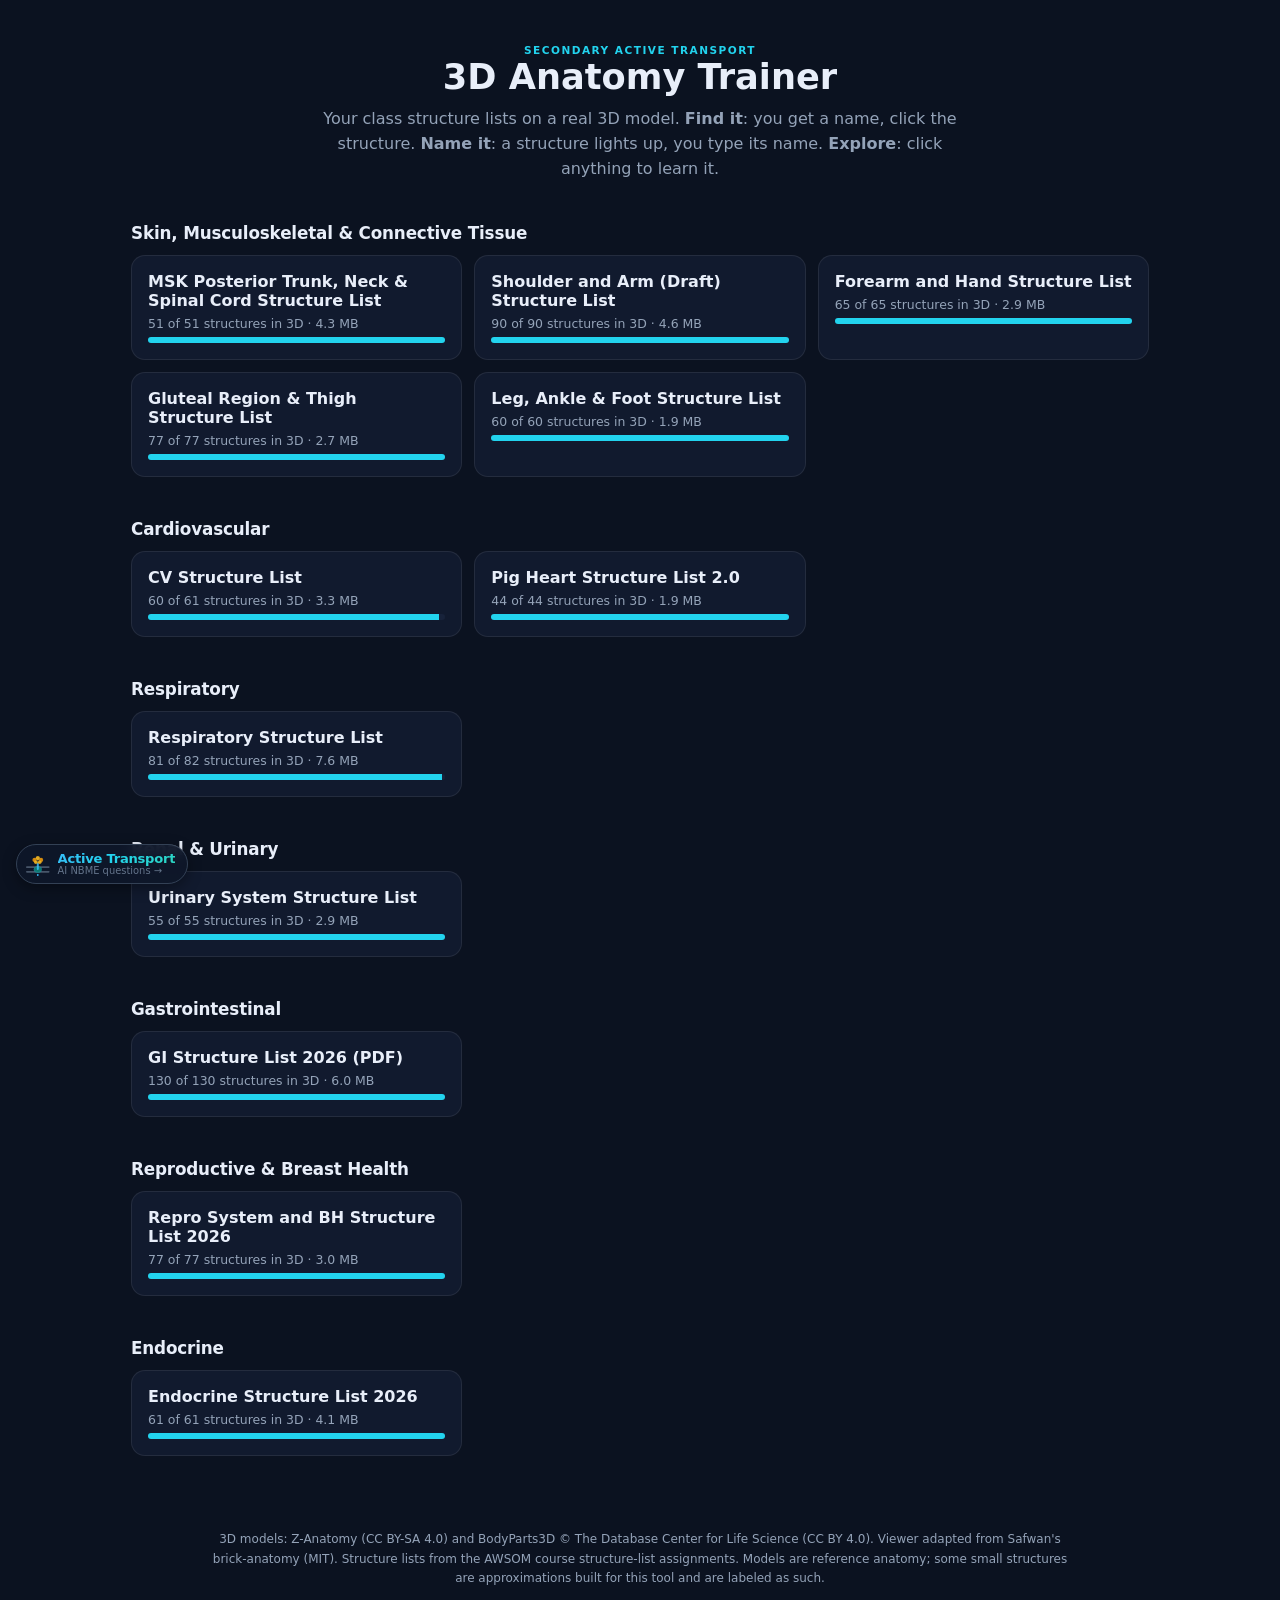
==== commit 8265a780: "Draggable structure-list width; lesser trochanter highlights only the trochanter - Drag the list's l" ====
--- a/index.html
+++ b/index.html
@@ -15,7 +15,7 @@
 <p>Your class structure lists on a real 3D model. <b>Find it</b>: you get a name, click the structure.
 <b>Name it</b>: a structure lights up, you type its name. <b>Explore</b>: click anything to learn it.</p></header>
 <p class="allsubj" id="allsubj" hidden><a href="index.html">&larr; All subjects</a></p>
-<main class="subjects"><section class="subj" id="msk" data-s="msk"><h2><a href="?s=msk">Skin, Musculoskeletal &amp; Connective Tissue</a></h2><div class="grid"><a class="cls" href="quiz.html?c=206_MSK_W1_PostTrunkNeckSpinalCord"><b>MSK Posterior Trunk, Neck &amp; Spinal Cord Structure List</b><span>51 of 51 structures in 3D · 4.4 MB</span><div class="bar"><i style="width:100%"></i></div></a><a class="cls" href="quiz.html?c=206_MSK_W2_ShoulderArm"><b>Shoulder and Arm (Draft) Structure List</b><span>90 of 90 structures in 3D · 4.6 MB</span><div class="bar"><i style="width:100%"></i></div></a><a class="cls" href="quiz.html?c=206_MSK_W2_ForearmHand"><b>Forearm and Hand Structure List</b><span>65 of 65 structures in 3D · 2.9 MB</span><div class="bar"><i style="width:100%"></i></div></a><a class="cls" href="quiz.html?c=206_MSK_W3_GlutealThigh"><b>Gluteal Region &amp; Thigh Structure List</b><span>77 of 77 structures in 3D · 2.7 MB</span><div class="bar"><i style="width:100%"></i></div></a><a class="cls" href="quiz.html?c=206_MSK_W3_LegAnkleFoot"><b>Leg, Ankle &amp; Foot Structure List</b><span>60 of 60 structures in 3D · 1.9 MB</span><div class="bar"><i style="width:100%"></i></div></a></div><h3 class="bhead">Brick by brick</h3><p class="bsub">Find every structure each lecture teaches, then answer its questions.</p><div class="grid"><a class="cls brick" href="quiz.html?c=206_MSK_W1_PostTrunkNeckSpinalCord&amp;brick=msk-posterior-trunk-neck"><span class="wk">Week 1 · Session 1</span><b>Regional Anatomy of the Posterior Abdominal Wall, Back, and Posterior Neck</b><span>38 structures to find (26 high-yield) · 47 questions</span></a><a class="cls brick" href="quiz.html?c=206_MSK_W1_PostTrunkNeckSpinalCord&amp;brick=msk-spinal-cord"><span class="wk">Week 1 · Session 1</span><b>Anatomy of the Spinal Cord</b><span>17 structures to find (12 high-yield) · 15 questions</span></a><a class="cls brick" href="quiz.html?c=206_MSK_W2_ShoulderArm&amp;brick=msk-shoulder-arm"><span class="wk">Week 2 · Session 1</span><b>Functional Anatomy of the Shoulder &amp; Arm</b><span>73 structures to find (44 high-yield) · 64 questions</span></a><a class="cls brick" href="quiz.html?c=206_MSK_W2_ShoulderArm&amp;brick=msk-ue-vasculature-1"><span class="wk">Week 2 · Session 1</span><b>Vasculature and Lymphatics of the Upper Extremities (Shoulder &amp; Arm list)</b><span>23 structures to find (16 high-yield) · 20 questions</span></a><a class="cls brick" href="quiz.html?c=206_MSK_W2_ForearmHand&amp;brick=msk-ue-vasculature-2"><span class="wk">Week 2 · Session 1</span><b>Vasculature and Lymphatics of the Upper Extremities (Forearm &amp; Hand list)</b><span>12 structures to find (7 high-yield) · 12 questions</span></a><a class="cls brick" href="quiz.html?c=206_MSK_W2_ForearmHand&amp;brick=msk-forearm-hand"><span class="wk">Week 2 · Session 3</span><b>Functional Anatomy of the Forearm &amp; Hand</b><span>53 structures to find (36 high-yield) · 57 questions</span></a><a class="cls brick" href="quiz.html?c=206_MSK_W3_GlutealThigh&amp;brick=msk-gluteal-thigh-knee"><span class="wk">Week 3 · Session 1</span><b>Functional Anatomy of the Gluteal Region, Hip, Thigh &amp; Knee</b><span>51 structures to find (40 high-yield) · 60 questions</span></a><a class="cls brick" href="quiz.html?c=206_MSK_W3_GlutealThigh&amp;brick=msk-le-vasculature-1"><span class="wk">Week 3 · Session 1</span><b>Vasculature and Lymphatics of the Lower Extremities (Gluteal &amp; Thigh list)</b><span>20 structures to find (13 high-yield) · 20 questions</span></a><a class="cls brick" href="quiz.html?c=206_MSK_W3_LegAnkleFoot&amp;brick=msk-le-vasculature-2"><span class="wk">Week 3 · Session 1</span><b>Vasculature and Lymphatics of the Lower Extremities (Leg, Ankle &amp; Foot list)</b><span>15 structures to find (7 high-yield) · 13 questions</span></a><a class="cls brick" href="quiz.html?c=206_MSK_W3_LegAnkleFoot&amp;brick=msk-leg-ankle-foot"><span class="wk">Week 3 · Session 3</span><b>Functional Anatomy of the Leg, Ankle and Foot</b><span>51 structures to find (37 high-yield) · 50 questions</span></a></div></section><section class="subj" id="cv" data-s="cv"><h2><a href="?s=cv">Cardiovascular</a></h2><div class="grid"><a class="cls" href="quiz.html?c=183_CV"><b>CV Structure List</b><span>60 of 61 structures in 3D · 3.3 MB</span><div class="bar"><i style="width:98%"></i></div></a><a class="cls" href="quiz.html?c=183_PigHeart"><b>Pig Heart Structure List 2.0</b><span>44 of 44 structures in 3D · 1.9 MB</span><div class="bar"><i style="width:100%"></i></div></a></div><h3 class="bhead">Brick by brick</h3><p class="bsub">Find every structure each lecture teaches, then answer its questions.</p><div class="grid"><a class="cls brick" href="quiz.html?c=183_CV&amp;brick=cv-mediastinum-1"><span class="wk">Week 1 · Session 1</span><b>Mediastinum (Part 1 of 2)</b><span>23 structures to find (14 high-yield) · 25 questions</span></a><a class="cls brick" href="quiz.html?c=183_CV&amp;brick=cv-mediastinum-2"><span class="wk">Week 1 · Session 1</span><b>Mediastinum (Part 2 of 2)</b><span>12 structures to find (6 high-yield) · 14 questions</span></a><a class="cls brick" href="quiz.html?c=183_CV&amp;brick=cv-heart-anatomy"><span class="wk">Week 1 · Session 1</span><b>Anatomy of the Heart</b><span>31 structures to find (19 high-yield) · 38 questions</span></a><a class="cls brick" href="quiz.html?c=183_CV&amp;brick=cv-heart-vasculature"><span class="wk">Week 1 · Session 1</span><b>Vasculature and Lymphatics of the Heart</b><span>23 structures to find (12 high-yield) · 23 questions</span></a></div></section><section class="subj" id="resp" data-s="resp"><h2><a href="?s=resp">Respiratory</a></h2><div class="grid"><a class="cls" href="quiz.html?c=181_Respiratory"><b>Respiratory Structure List</b><span>81 of 82 structures in 3D · 7.6 MB</span><div class="bar"><i style="width:99%"></i></div></a></div><h3 class="bhead">Brick by brick</h3><p class="bsub">Find every structure each lecture teaches, then answer its questions.</p><div class="grid"><a class="cls brick" href="quiz.html?c=181_Respiratory&amp;brick=resp-upper-respiratory-tract"><span class="wk">Week 1 · Session 1</span><b>Anatomy of the Upper Respiratory Tract</b><span>45 structures to find (29 high-yield) · 57 questions</span></a><a class="cls brick" href="quiz.html?c=181_Respiratory&amp;brick=resp-lower-respiratory-tract"><span class="wk">Week 1 · Session 1</span><b>Anatomy of the Lower Respiratory Tract</b><span>22 structures to find (14 high-yield) · 24 questions</span></a><a class="cls brick" href="quiz.html?c=181_Respiratory&amp;brick=resp-diaphragm-ribs-intercostals"><span class="wk">Week 1 · Session 1</span><b>Anatomy of the Diaphragm, Ribs, and Intercostal Muscles</b><span>21 structures to find (14 high-yield) · 28 questions</span></a></div></section><section class="subj" id="renal" data-s="renal"><h2><a href="?s=renal">Renal &amp; Urinary</a></h2><div class="grid"><a class="cls" href="quiz.html?c=185_Urinary"><b>Urinary System Structure List</b><span>55 of 55 structures in 3D · 2.9 MB</span><div class="bar"><i style="width:100%"></i></div></a></div><h3 class="bhead">Brick by brick</h3><p class="bsub">Find every structure each lecture teaches, then answer its questions.</p><div class="grid"><a class="cls brick" href="quiz.html?c=185_Urinary&amp;brick=renal-urinary-anatomy"><span class="wk">Week 1 · Session 1</span><b>Anatomy of the Urinary System</b><span>53 structures to find (29 high-yield) · 69 questions</span></a></div></section><section class="subj" id="gi" data-s="gi"><h2><a href="?s=gi">Gastrointestinal</a></h2><div class="grid"><a class="cls" href="quiz.html?c=204_GI"><b>GI Structure List 2026 (PDF)</b><span>130 of 130 structures in 3D · 6.0 MB</span><div class="bar"><i style="width:100%"></i></div></a></div><h3 class="bhead">Brick by brick</h3><p class="bsub">Find every structure each lecture teaches, then answer its questions.</p><div class="grid"><a class="cls brick" href="quiz.html?c=204_GI&amp;brick=gi-oral-region"><span class="wk">Week 1 · Session 1</span><b>Gross Anatomy and Histology of the Oral Region</b><span>22 structures to find (15 high-yield) · 31 questions</span></a><a class="cls brick" href="quiz.html?c=204_GI&amp;brick=gi-blood-supply-innervation"><span class="wk">Week 1 · Session 1</span><b>Gastrointestinal Blood Supply and Innervation</b><span>40 structures to find (24 high-yield) · 42 questions</span></a><a class="cls brick" href="quiz.html?c=204_GI&amp;brick=gi-tract-anatomy"><span class="wk">Week 1 · Session 1</span><b>Anatomy of the Gastrointestinal Tract</b><span>35 structures to find (21 high-yield) · 40 questions</span></a><a class="cls brick" href="quiz.html?c=204_GI&amp;brick=gi-liver-biliary-pancreas"><span class="wk">Week 2 · Session 1</span><b>Anatomy of the Liver, Biliary System, and Exocrine Pancreas</b><span>39 structures to find (26 high-yield) · 41 questions</span></a><a class="cls brick" href="quiz.html?c=204_GI&amp;brick=gi-femoral-inguinal"><span class="wk">Week 2 · Session 1</span><b>Anatomy of the Femoral and Inguinal Regions</b><span>24 structures to find (16 high-yield) · 32 questions</span></a></div></section><section class="subj" id="repro" data-s="repro"><h2><a href="?s=repro">Reproductive &amp; Breast Health</a></h2><div class="grid"><a class="cls" href="quiz.html?c=205_Repro"><b>Repro System and BH Structure List 2026</b><span>77 of 77 structures in 3D · 3.0 MB</span><div class="bar"><i style="width:100%"></i></div></a></div><h3 class="bhead">Brick by brick</h3><p class="bsub">Find every structure each lecture teaches, then answer its questions.</p><div class="grid"><a class="cls brick" href="quiz.html?c=205_Repro&amp;brick=repro-female-anatomy"><span class="wk">Week 1 · Session 1</span><b>Anatomy and Histology of the Female Reproductive System</b><span>48 structures to find (29 high-yield) · 54 questions</span></a><a class="cls brick" href="quiz.html?c=205_Repro&amp;brick=repro-male-anatomy"><span class="wk">Week 1 · Session 1</span><b>Anatomy and Histology of the Male Reproductive System</b><span>23 structures to find (15 high-yield) · 29 questions</span></a><a class="cls brick" href="quiz.html?c=205_Repro&amp;brick=repro-breast"><span class="wk">Week 1 · Session 1</span><b>Structure and Function of the Breast</b><span>10 structures to find (6 high-yield) · 13 questions</span></a></div></section><section class="subj" id="endo" data-s="endo"><h2><a href="?s=endo">Endocrine</a></h2><div class="grid"><a class="cls" href="quiz.html?c=210_Endocrine"><b>Endocrine Structure List 2026</b><span>61 of 61 structures in 3D · 4.1 MB</span><div class="bar"><i style="width:100%"></i></div></a></div><h3 class="bhead">Brick by brick</h3><p class="bsub">Find every structure each lecture teaches, then answer its questions.</p><div class="grid"><a class="cls brick" href="quiz.html?c=210_Endocrine&amp;brick=endo-anatomy-endocrine-system"><span class="wk">Week 1 · Session 2</span><b>Anatomy of the Endocrine System</b><span>61 structures to find (33 high-yield) · 73 questions</span></a></div></section></main>
+<main class="subjects"><section class="subj" id="msk" data-s="msk"><h2><a href="?s=msk">Skin, Musculoskeletal &amp; Connective Tissue</a></h2><div class="grid"><a class="cls" href="quiz.html?c=206_MSK_W1_PostTrunkNeckSpinalCord"><b>MSK Posterior Trunk, Neck &amp; Spinal Cord Structure List</b><span>51 of 51 structures in 3D · 4.3 MB</span><div class="bar"><i style="width:100%"></i></div></a><a class="cls" href="quiz.html?c=206_MSK_W2_ShoulderArm"><b>Shoulder and Arm (Draft) Structure List</b><span>90 of 90 structures in 3D · 4.6 MB</span><div class="bar"><i style="width:100%"></i></div></a><a class="cls" href="quiz.html?c=206_MSK_W2_ForearmHand"><b>Forearm and Hand Structure List</b><span>65 of 65 structures in 3D · 2.9 MB</span><div class="bar"><i style="width:100%"></i></div></a><a class="cls" href="quiz.html?c=206_MSK_W3_GlutealThigh"><b>Gluteal Region &amp; Thigh Structure List</b><span>77 of 77 structures in 3D · 2.7 MB</span><div class="bar"><i style="width:100%"></i></div></a><a class="cls" href="quiz.html?c=206_MSK_W3_LegAnkleFoot"><b>Leg, Ankle &amp; Foot Structure List</b><span>60 of 60 structures in 3D · 1.9 MB</span><div class="bar"><i style="width:100%"></i></div></a></div><h3 class="bhead">Brick by brick</h3><p class="bsub">Find every structure each lecture teaches, then answer its questions.</p><div class="grid"><a class="cls brick" href="quiz.html?c=206_MSK_W1_PostTrunkNeckSpinalCord&amp;brick=msk-posterior-trunk-neck"><span class="wk">Week 1 · Session 1</span><b>Regional Anatomy of the Posterior Abdominal Wall, Back, and Posterior Neck</b><span>38 structures to find (26 high-yield) · 47 questions</span></a><a class="cls brick" href="quiz.html?c=206_MSK_W1_PostTrunkNeckSpinalCord&amp;brick=msk-spinal-cord"><span class="wk">Week 1 · Session 1</span><b>Anatomy of the Spinal Cord</b><span>17 structures to find (12 high-yield) · 15 questions</span></a><a class="cls brick" href="quiz.html?c=206_MSK_W2_ShoulderArm&amp;brick=msk-shoulder-arm"><span class="wk">Week 2 · Session 1</span><b>Functional Anatomy of the Shoulder &amp; Arm</b><span>73 structures to find (44 high-yield) · 64 questions</span></a><a class="cls brick" href="quiz.html?c=206_MSK_W2_ShoulderArm&amp;brick=msk-ue-vasculature-1"><span class="wk">Week 2 · Session 1</span><b>Vasculature and Lymphatics of the Upper Extremities (Shoulder &amp; Arm list)</b><span>23 structures to find (16 high-yield) · 20 questions</span></a><a class="cls brick" href="quiz.html?c=206_MSK_W2_ForearmHand&amp;brick=msk-ue-vasculature-2"><span class="wk">Week 2 · Session 1</span><b>Vasculature and Lymphatics of the Upper Extremities (Forearm &amp; Hand list)</b><span>12 structures to find (7 high-yield) · 12 questions</span></a><a class="cls brick" href="quiz.html?c=206_MSK_W2_ForearmHand&amp;brick=msk-forearm-hand"><span class="wk">Week 2 · Session 3</span><b>Functional Anatomy of the Forearm &amp; Hand</b><span>53 structures to find (36 high-yield) · 57 questions</span></a><a class="cls brick" href="quiz.html?c=206_MSK_W3_GlutealThigh&amp;brick=msk-gluteal-thigh-knee"><span class="wk">Week 3 · Session 1</span><b>Functional Anatomy of the Gluteal Region, Hip, Thigh &amp; Knee</b><span>51 structures to find (40 high-yield) · 60 questions</span></a><a class="cls brick" href="quiz.html?c=206_MSK_W3_GlutealThigh&amp;brick=msk-le-vasculature-1"><span class="wk">Week 3 · Session 1</span><b>Vasculature and Lymphatics of the Lower Extremities (Gluteal &amp; Thigh list)</b><span>20 structures to find (13 high-yield) · 20 questions</span></a><a class="cls brick" href="quiz.html?c=206_MSK_W3_LegAnkleFoot&amp;brick=msk-le-vasculature-2"><span class="wk">Week 3 · Session 1</span><b>Vasculature and Lymphatics of the Lower Extremities (Leg, Ankle &amp; Foot list)</b><span>15 structures to find (7 high-yield) · 13 questions</span></a><a class="cls brick" href="quiz.html?c=206_MSK_W3_LegAnkleFoot&amp;brick=msk-leg-ankle-foot"><span class="wk">Week 3 · Session 3</span><b>Functional Anatomy of the Leg, Ankle and Foot</b><span>51 structures to find (37 high-yield) · 50 questions</span></a></div></section><section class="subj" id="cv" data-s="cv"><h2><a href="?s=cv">Cardiovascular</a></h2><div class="grid"><a class="cls" href="quiz.html?c=183_CV"><b>CV Structure List</b><span>60 of 61 structures in 3D · 3.3 MB</span><div class="bar"><i style="width:98%"></i></div></a><a class="cls" href="quiz.html?c=183_PigHeart"><b>Pig Heart Structure List 2.0</b><span>44 of 44 structures in 3D · 1.9 MB</span><div class="bar"><i style="width:100%"></i></div></a></div><h3 class="bhead">Brick by brick</h3><p class="bsub">Find every structure each lecture teaches, then answer its questions.</p><div class="grid"><a class="cls brick" href="quiz.html?c=183_CV&amp;brick=cv-mediastinum-1"><span class="wk">Week 1 · Session 1</span><b>Mediastinum (Part 1 of 2)</b><span>23 structures to find (14 high-yield) · 25 questions</span></a><a class="cls brick" href="quiz.html?c=183_CV&amp;brick=cv-mediastinum-2"><span class="wk">Week 1 · Session 1</span><b>Mediastinum (Part 2 of 2)</b><span>12 structures to find (6 high-yield) · 14 questions</span></a><a class="cls brick" href="quiz.html?c=183_CV&amp;brick=cv-heart-anatomy"><span class="wk">Week 1 · Session 1</span><b>Anatomy of the Heart</b><span>31 structures to find (19 high-yield) · 38 questions</span></a><a class="cls brick" href="quiz.html?c=183_CV&amp;brick=cv-heart-vasculature"><span class="wk">Week 1 · Session 1</span><b>Vasculature and Lymphatics of the Heart</b><span>23 structures to find (12 high-yield) · 23 questions</span></a></div></section><section class="subj" id="resp" data-s="resp"><h2><a href="?s=resp">Respiratory</a></h2><div class="grid"><a class="cls" href="quiz.html?c=181_Respiratory"><b>Respiratory Structure List</b><span>81 of 82 structures in 3D · 7.6 MB</span><div class="bar"><i style="width:99%"></i></div></a></div><h3 class="bhead">Brick by brick</h3><p class="bsub">Find every structure each lecture teaches, then answer its questions.</p><div class="grid"><a class="cls brick" href="quiz.html?c=181_Respiratory&amp;brick=resp-upper-respiratory-tract"><span class="wk">Week 1 · Session 1</span><b>Anatomy of the Upper Respiratory Tract</b><span>45 structures to find (29 high-yield) · 57 questions</span></a><a class="cls brick" href="quiz.html?c=181_Respiratory&amp;brick=resp-lower-respiratory-tract"><span class="wk">Week 1 · Session 1</span><b>Anatomy of the Lower Respiratory Tract</b><span>22 structures to find (14 high-yield) · 24 questions</span></a><a class="cls brick" href="quiz.html?c=181_Respiratory&amp;brick=resp-diaphragm-ribs-intercostals"><span class="wk">Week 1 · Session 1</span><b>Anatomy of the Diaphragm, Ribs, and Intercostal Muscles</b><span>21 structures to find (14 high-yield) · 28 questions</span></a></div></section><section class="subj" id="renal" data-s="renal"><h2><a href="?s=renal">Renal &amp; Urinary</a></h2><div class="grid"><a class="cls" href="quiz.html?c=185_Urinary"><b>Urinary System Structure List</b><span>55 of 55 structures in 3D · 2.9 MB</span><div class="bar"><i style="width:100%"></i></div></a></div><h3 class="bhead">Brick by brick</h3><p class="bsub">Find every structure each lecture teaches, then answer its questions.</p><div class="grid"><a class="cls brick" href="quiz.html?c=185_Urinary&amp;brick=renal-urinary-anatomy"><span class="wk">Week 1 · Session 1</span><b>Anatomy of the Urinary System</b><span>53 structures to find (29 high-yield) · 69 questions</span></a></div></section><section class="subj" id="gi" data-s="gi"><h2><a href="?s=gi">Gastrointestinal</a></h2><div class="grid"><a class="cls" href="quiz.html?c=204_GI"><b>GI Structure List 2026 (PDF)</b><span>130 of 130 structures in 3D · 6.0 MB</span><div class="bar"><i style="width:100%"></i></div></a></div><h3 class="bhead">Brick by brick</h3><p class="bsub">Find every structure each lecture teaches, then answer its questions.</p><div class="grid"><a class="cls brick" href="quiz.html?c=204_GI&amp;brick=gi-oral-region"><span class="wk">Week 1 · Session 1</span><b>Gross Anatomy and Histology of the Oral Region</b><span>22 structures to find (15 high-yield) · 31 questions</span></a><a class="cls brick" href="quiz.html?c=204_GI&amp;brick=gi-blood-supply-innervation"><span class="wk">Week 1 · Session 1</span><b>Gastrointestinal Blood Supply and Innervation</b><span>40 structures to find (24 high-yield) · 42 questions</span></a><a class="cls brick" href="quiz.html?c=204_GI&amp;brick=gi-tract-anatomy"><span class="wk">Week 1 · Session 1</span><b>Anatomy of the Gastrointestinal Tract</b><span>35 structures to find (21 high-yield) · 40 questions</span></a><a class="cls brick" href="quiz.html?c=204_GI&amp;brick=gi-liver-biliary-pancreas"><span class="wk">Week 2 · Session 1</span><b>Anatomy of the Liver, Biliary System, and Exocrine Pancreas</b><span>39 structures to find (26 high-yield) · 41 questions</span></a><a class="cls brick" href="quiz.html?c=204_GI&amp;brick=gi-femoral-inguinal"><span class="wk">Week 2 · Session 1</span><b>Anatomy of the Femoral and Inguinal Regions</b><span>24 structures to find (16 high-yield) · 32 questions</span></a></div></section><section class="subj" id="repro" data-s="repro"><h2><a href="?s=repro">Reproductive &amp; Breast Health</a></h2><div class="grid"><a class="cls" href="quiz.html?c=205_Repro"><b>Repro System and BH Structure List 2026</b><span>77 of 77 structures in 3D · 3.0 MB</span><div class="bar"><i style="width:100%"></i></div></a></div><h3 class="bhead">Brick by brick</h3><p class="bsub">Find every structure each lecture teaches, then answer its questions.</p><div class="grid"><a class="cls brick" href="quiz.html?c=205_Repro&amp;brick=repro-female-anatomy"><span class="wk">Week 1 · Session 1</span><b>Anatomy and Histology of the Female Reproductive System</b><span>48 structures to find (29 high-yield) · 54 questions</span></a><a class="cls brick" href="quiz.html?c=205_Repro&amp;brick=repro-male-anatomy"><span class="wk">Week 1 · Session 1</span><b>Anatomy and Histology of the Male Reproductive System</b><span>23 structures to find (15 high-yield) · 29 questions</span></a><a class="cls brick" href="quiz.html?c=205_Repro&amp;brick=repro-breast"><span class="wk">Week 1 · Session 1</span><b>Structure and Function of the Breast</b><span>10 structures to find (6 high-yield) · 13 questions</span></a></div></section><section class="subj" id="endo" data-s="endo"><h2><a href="?s=endo">Endocrine</a></h2><div class="grid"><a class="cls" href="quiz.html?c=210_Endocrine"><b>Endocrine Structure List 2026</b><span>61 of 61 structures in 3D · 4.1 MB</span><div class="bar"><i style="width:100%"></i></div></a></div><h3 class="bhead">Brick by brick</h3><p class="bsub">Find every structure each lecture teaches, then answer its questions.</p><div class="grid"><a class="cls brick" href="quiz.html?c=210_Endocrine&amp;brick=endo-anatomy-endocrine-system"><span class="wk">Week 1 · Session 2</span><b>Anatomy of the Endocrine System</b><span>61 structures to find (33 high-yield) · 73 questions</span></a></div></section></main>
 <script>(function () {
   var k = new URLSearchParams(location.search).get('s'), sec = k && document.getElementById(k);
   if (!sec) return;
--- a/style.css
+++ b/style.css
@@ -10,9 +10,9 @@
 .modes{display:flex;gap:4px;background:var(--surface);border:1px solid var(--border);border-radius:999px;padding:4px}
 .mode{background:none;border:0;color:var(--muted);font:600 .82rem inherit;font-family:inherit;padding:7px 14px;border-radius:999px;cursor:pointer}
 .mode.on{background:var(--accent);color:#04212f}
-.layout{display:grid;grid-template-columns:1fr 310px minmax(380px,34vw);grid-template-areas:'vp side list';height:calc(100vh - 62px)}
+.layout{display:grid;grid-template-columns:1fr 310px var(--listw,minmax(380px,34vw));grid-template-areas:'vp side list';height:calc(100vh - 62px)}
 .viewport{grid-area:vp}.side{grid-area:side}.checklist{grid-area:list}
-@media(max-width:1280px){.layout{grid-template-columns:1fr 340px;grid-template-rows:auto minmax(0,1fr);grid-template-areas:'vp side' 'vp list'}.side{overflow:visible}.checklist{border-top:1px solid var(--border)}}
+@media(max-width:1280px){.layout{grid-template-columns:1fr var(--colw,340px);grid-template-rows:auto minmax(0,1fr);grid-template-areas:'vp side' 'vp list'}.side{overflow:visible}.checklist{border-top:1px solid var(--border)}}
 @media(max-width:860px){.layout{grid-template-columns:1fr;grid-template-rows:none;grid-template-areas:'vp' 'side' 'list';height:auto}.viewport{height:62vh}.checklist .clwrap{max-height:60vh}}
 .viewport{position:relative;overflow:hidden;background:#0b1220}
 .viewport canvas{display:block;width:100%;height:100%;touch-action:none}
@@ -72,7 +72,7 @@
 .subj h2{font-size:1.05rem;margin:18px 16px 4px;letter-spacing:-.01em}.subj h2 a{color:var(--text);text-decoration:none}.subj h2 a:hover{color:var(--accent)}
 .subj .grid{padding:8px 16px 8px}
 .allsubj{text-align:center;margin:-8px 0 6px}.allsubj a{color:var(--accent);text-decoration:none;font-size:.88rem}
-.checklist{border-left:1px solid var(--border);display:flex;flex-direction:column;min-height:0;background:var(--bg)}
+.checklist{position:relative;border-left:1px solid var(--border);display:flex;flex-direction:column;min-height:0;background:var(--bg)}
 .clhead{display:flex;align-items:baseline;gap:10px;padding:12px 14px 8px}.clhead span{font-size:.78rem;color:var(--muted)}
 .linkbtn{margin-left:auto;background:none;border:0;color:var(--muted);font:inherit;font-size:.75rem;cursor:pointer;text-decoration:underline}
 .clwrap{overflow:auto;flex:1;min-height:0;padding:0 8px}
@@ -201,10 +201,22 @@
 #clist.sheet td.ck span,#clist.sheet .ckin,.gitem .ck{cursor:pointer}
 #clist.sheet td.ck:hover span,#clist.sheet .ckin:hover,.gitem .ck:hover{box-shadow:0 0 0 2px rgba(34,211,238,.6)}
 .gitem.sub{padding-left:22px}.gitem.sub .gname{font-weight:500;font-size:.82rem}
-.layout.wide{grid-template-columns:1fr 300px minmax(440px,44vw)}
-@media(max-width:1280px){.layout.wide{grid-template-columns:1fr 340px}}
+.layout.wide{grid-template-columns:1fr 300px var(--listw,minmax(440px,44vw))}
+@media(max-width:1280px){.layout.wide{grid-template-columns:1fr var(--colw,340px)}}
 .autobar[hidden],.facts[hidden]{display:none}
 .qbtns{display:flex;gap:6px;flex-wrap:wrap}.qbtns .btn{padding:8px 12px;white-space:nowrap}.qbtns #btnNext{flex:1}
 .frow{grid-template-columns:92px 1fr}
 #btnWhole.on{border-color:var(--accent);color:var(--accent)}
 .bodychip{top:56px}
+
+/* drag the structure list's left edge to resize it (saved per browser; double-click resets) */
+.splitter{position:absolute;top:0;bottom:0;left:-5px;width:10px;cursor:col-resize;z-index:5;touch-action:none}
+.splitter::after{content:'';position:absolute;top:0;bottom:0;left:4px;width:2px;background:transparent;transition:background .15s}
+.splitter:hover::after,.splitter.on::after{background:var(--accent)}
+.splitter i{position:absolute;top:50%;left:1px;width:8px;height:38px;margin-top:-19px;border-radius:5px;background:var(--surface2);border:1px solid var(--border);display:flex;flex-direction:column;align-items:center;justify-content:center;gap:3px}
+.splitter i::before,.splitter i::after{content:'';width:2px;height:2px;border-radius:50%;background:var(--muted);box-shadow:0 -5px 0 var(--muted),0 5px 0 var(--muted)}
+.splitter i::after{display:none}
+.splitter:hover i,.splitter.on i{border-color:var(--accent)}
+body.resizing{cursor:col-resize;user-select:none}
+body.resizing .viewport canvas{pointer-events:none}
+@media(max-width:860px){.splitter{display:none}}
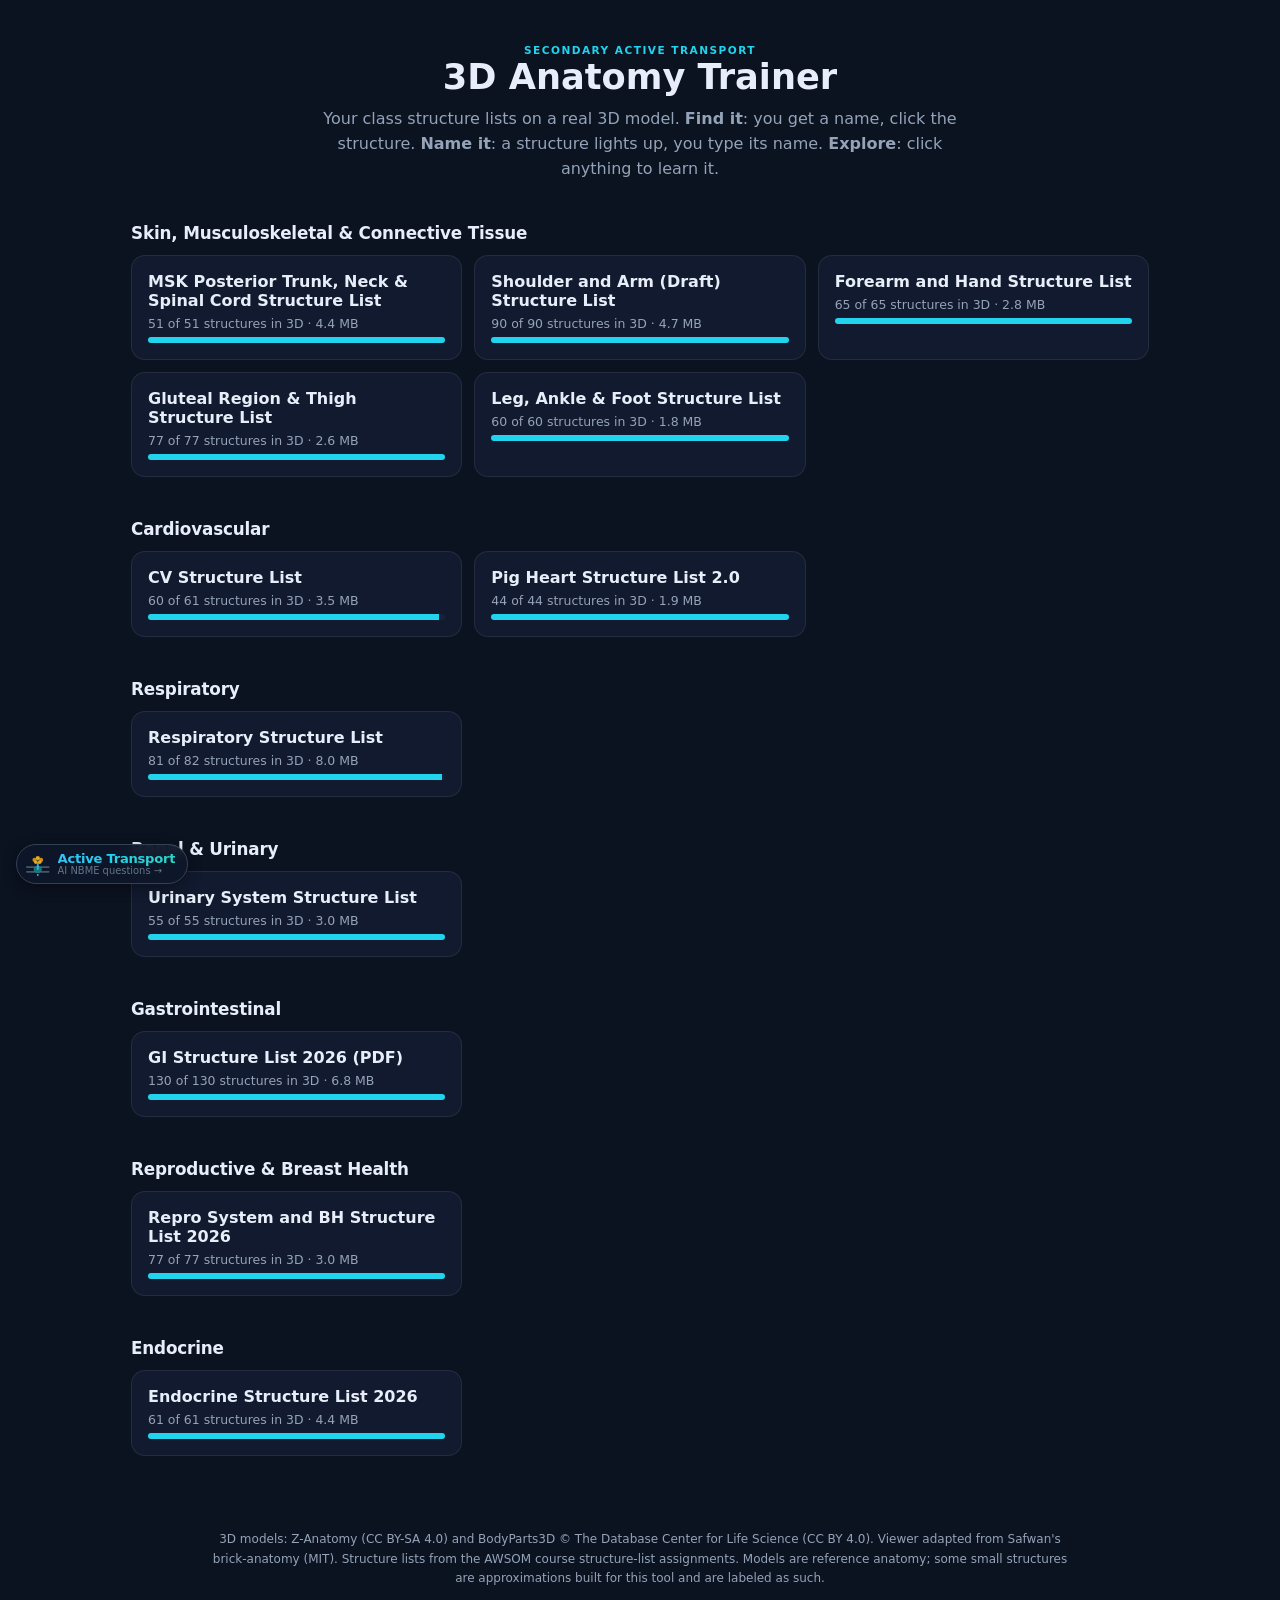
==== commit 0551768c: "3D Anatomy: always include the bones/organs a quiz structure touches as context Context used to be o" ====
--- a/index.html
+++ b/index.html
@@ -15,7 +15,7 @@
 <p>Your class structure lists on a real 3D model. <b>Find it</b>: you get a name, click the structure.
 <b>Name it</b>: a structure lights up, you type its name. <b>Explore</b>: click anything to learn it.</p></header>
 <p class="allsubj" id="allsubj" hidden><a href="index.html">&larr; All subjects</a></p>
-<main class="subjects"><section class="subj" id="msk" data-s="msk"><h2><a href="?s=msk">Skin, Musculoskeletal &amp; Connective Tissue</a></h2><div class="grid"><a class="cls" href="quiz.html?c=206_MSK_W1_PostTrunkNeckSpinalCord"><b>MSK Posterior Trunk, Neck &amp; Spinal Cord Structure List</b><span>51 of 51 structures in 3D · 4.3 MB</span><div class="bar"><i style="width:100%"></i></div></a><a class="cls" href="quiz.html?c=206_MSK_W2_ShoulderArm"><b>Shoulder and Arm (Draft) Structure List</b><span>90 of 90 structures in 3D · 4.6 MB</span><div class="bar"><i style="width:100%"></i></div></a><a class="cls" href="quiz.html?c=206_MSK_W2_ForearmHand"><b>Forearm and Hand Structure List</b><span>65 of 65 structures in 3D · 2.9 MB</span><div class="bar"><i style="width:100%"></i></div></a><a class="cls" href="quiz.html?c=206_MSK_W3_GlutealThigh"><b>Gluteal Region &amp; Thigh Structure List</b><span>77 of 77 structures in 3D · 2.7 MB</span><div class="bar"><i style="width:100%"></i></div></a><a class="cls" href="quiz.html?c=206_MSK_W3_LegAnkleFoot"><b>Leg, Ankle &amp; Foot Structure List</b><span>60 of 60 structures in 3D · 1.9 MB</span><div class="bar"><i style="width:100%"></i></div></a></div><h3 class="bhead">Brick by brick</h3><p class="bsub">Find every structure each lecture teaches, then answer its questions.</p><div class="grid"><a class="cls brick" href="quiz.html?c=206_MSK_W1_PostTrunkNeckSpinalCord&amp;brick=msk-posterior-trunk-neck"><span class="wk">Week 1 · Session 1</span><b>Regional Anatomy of the Posterior Abdominal Wall, Back, and Posterior Neck</b><span>38 structures to find (26 high-yield) · 47 questions</span></a><a class="cls brick" href="quiz.html?c=206_MSK_W1_PostTrunkNeckSpinalCord&amp;brick=msk-spinal-cord"><span class="wk">Week 1 · Session 1</span><b>Anatomy of the Spinal Cord</b><span>17 structures to find (12 high-yield) · 15 questions</span></a><a class="cls brick" href="quiz.html?c=206_MSK_W2_ShoulderArm&amp;brick=msk-shoulder-arm"><span class="wk">Week 2 · Session 1</span><b>Functional Anatomy of the Shoulder &amp; Arm</b><span>73 structures to find (44 high-yield) · 64 questions</span></a><a class="cls brick" href="quiz.html?c=206_MSK_W2_ShoulderArm&amp;brick=msk-ue-vasculature-1"><span class="wk">Week 2 · Session 1</span><b>Vasculature and Lymphatics of the Upper Extremities (Shoulder &amp; Arm list)</b><span>23 structures to find (16 high-yield) · 20 questions</span></a><a class="cls brick" href="quiz.html?c=206_MSK_W2_ForearmHand&amp;brick=msk-ue-vasculature-2"><span class="wk">Week 2 · Session 1</span><b>Vasculature and Lymphatics of the Upper Extremities (Forearm &amp; Hand list)</b><span>12 structures to find (7 high-yield) · 12 questions</span></a><a class="cls brick" href="quiz.html?c=206_MSK_W2_ForearmHand&amp;brick=msk-forearm-hand"><span class="wk">Week 2 · Session 3</span><b>Functional Anatomy of the Forearm &amp; Hand</b><span>53 structures to find (36 high-yield) · 57 questions</span></a><a class="cls brick" href="quiz.html?c=206_MSK_W3_GlutealThigh&amp;brick=msk-gluteal-thigh-knee"><span class="wk">Week 3 · Session 1</span><b>Functional Anatomy of the Gluteal Region, Hip, Thigh &amp; Knee</b><span>51 structures to find (40 high-yield) · 60 questions</span></a><a class="cls brick" href="quiz.html?c=206_MSK_W3_GlutealThigh&amp;brick=msk-le-vasculature-1"><span class="wk">Week 3 · Session 1</span><b>Vasculature and Lymphatics of the Lower Extremities (Gluteal &amp; Thigh list)</b><span>20 structures to find (13 high-yield) · 20 questions</span></a><a class="cls brick" href="quiz.html?c=206_MSK_W3_LegAnkleFoot&amp;brick=msk-le-vasculature-2"><span class="wk">Week 3 · Session 1</span><b>Vasculature and Lymphatics of the Lower Extremities (Leg, Ankle &amp; Foot list)</b><span>15 structures to find (7 high-yield) · 13 questions</span></a><a class="cls brick" href="quiz.html?c=206_MSK_W3_LegAnkleFoot&amp;brick=msk-leg-ankle-foot"><span class="wk">Week 3 · Session 3</span><b>Functional Anatomy of the Leg, Ankle and Foot</b><span>51 structures to find (37 high-yield) · 50 questions</span></a></div></section><section class="subj" id="cv" data-s="cv"><h2><a href="?s=cv">Cardiovascular</a></h2><div class="grid"><a class="cls" href="quiz.html?c=183_CV"><b>CV Structure List</b><span>60 of 61 structures in 3D · 3.3 MB</span><div class="bar"><i style="width:98%"></i></div></a><a class="cls" href="quiz.html?c=183_PigHeart"><b>Pig Heart Structure List 2.0</b><span>44 of 44 structures in 3D · 1.9 MB</span><div class="bar"><i style="width:100%"></i></div></a></div><h3 class="bhead">Brick by brick</h3><p class="bsub">Find every structure each lecture teaches, then answer its questions.</p><div class="grid"><a class="cls brick" href="quiz.html?c=183_CV&amp;brick=cv-mediastinum-1"><span class="wk">Week 1 · Session 1</span><b>Mediastinum (Part 1 of 2)</b><span>23 structures to find (14 high-yield) · 25 questions</span></a><a class="cls brick" href="quiz.html?c=183_CV&amp;brick=cv-mediastinum-2"><span class="wk">Week 1 · Session 1</span><b>Mediastinum (Part 2 of 2)</b><span>12 structures to find (6 high-yield) · 14 questions</span></a><a class="cls brick" href="quiz.html?c=183_CV&amp;brick=cv-heart-anatomy"><span class="wk">Week 1 · Session 1</span><b>Anatomy of the Heart</b><span>31 structures to find (19 high-yield) · 38 questions</span></a><a class="cls brick" href="quiz.html?c=183_CV&amp;brick=cv-heart-vasculature"><span class="wk">Week 1 · Session 1</span><b>Vasculature and Lymphatics of the Heart</b><span>23 structures to find (12 high-yield) · 23 questions</span></a></div></section><section class="subj" id="resp" data-s="resp"><h2><a href="?s=resp">Respiratory</a></h2><div class="grid"><a class="cls" href="quiz.html?c=181_Respiratory"><b>Respiratory Structure List</b><span>81 of 82 structures in 3D · 7.6 MB</span><div class="bar"><i style="width:99%"></i></div></a></div><h3 class="bhead">Brick by brick</h3><p class="bsub">Find every structure each lecture teaches, then answer its questions.</p><div class="grid"><a class="cls brick" href="quiz.html?c=181_Respiratory&amp;brick=resp-upper-respiratory-tract"><span class="wk">Week 1 · Session 1</span><b>Anatomy of the Upper Respiratory Tract</b><span>45 structures to find (29 high-yield) · 57 questions</span></a><a class="cls brick" href="quiz.html?c=181_Respiratory&amp;brick=resp-lower-respiratory-tract"><span class="wk">Week 1 · Session 1</span><b>Anatomy of the Lower Respiratory Tract</b><span>22 structures to find (14 high-yield) · 24 questions</span></a><a class="cls brick" href="quiz.html?c=181_Respiratory&amp;brick=resp-diaphragm-ribs-intercostals"><span class="wk">Week 1 · Session 1</span><b>Anatomy of the Diaphragm, Ribs, and Intercostal Muscles</b><span>21 structures to find (14 high-yield) · 28 questions</span></a></div></section><section class="subj" id="renal" data-s="renal"><h2><a href="?s=renal">Renal &amp; Urinary</a></h2><div class="grid"><a class="cls" href="quiz.html?c=185_Urinary"><b>Urinary System Structure List</b><span>55 of 55 structures in 3D · 2.9 MB</span><div class="bar"><i style="width:100%"></i></div></a></div><h3 class="bhead">Brick by brick</h3><p class="bsub">Find every structure each lecture teaches, then answer its questions.</p><div class="grid"><a class="cls brick" href="quiz.html?c=185_Urinary&amp;brick=renal-urinary-anatomy"><span class="wk">Week 1 · Session 1</span><b>Anatomy of the Urinary System</b><span>53 structures to find (29 high-yield) · 69 questions</span></a></div></section><section class="subj" id="gi" data-s="gi"><h2><a href="?s=gi">Gastrointestinal</a></h2><div class="grid"><a class="cls" href="quiz.html?c=204_GI"><b>GI Structure List 2026 (PDF)</b><span>130 of 130 structures in 3D · 6.0 MB</span><div class="bar"><i style="width:100%"></i></div></a></div><h3 class="bhead">Brick by brick</h3><p class="bsub">Find every structure each lecture teaches, then answer its questions.</p><div class="grid"><a class="cls brick" href="quiz.html?c=204_GI&amp;brick=gi-oral-region"><span class="wk">Week 1 · Session 1</span><b>Gross Anatomy and Histology of the Oral Region</b><span>22 structures to find (15 high-yield) · 31 questions</span></a><a class="cls brick" href="quiz.html?c=204_GI&amp;brick=gi-blood-supply-innervation"><span class="wk">Week 1 · Session 1</span><b>Gastrointestinal Blood Supply and Innervation</b><span>40 structures to find (24 high-yield) · 42 questions</span></a><a class="cls brick" href="quiz.html?c=204_GI&amp;brick=gi-tract-anatomy"><span class="wk">Week 1 · Session 1</span><b>Anatomy of the Gastrointestinal Tract</b><span>35 structures to find (21 high-yield) · 40 questions</span></a><a class="cls brick" href="quiz.html?c=204_GI&amp;brick=gi-liver-biliary-pancreas"><span class="wk">Week 2 · Session 1</span><b>Anatomy of the Liver, Biliary System, and Exocrine Pancreas</b><span>39 structures to find (26 high-yield) · 41 questions</span></a><a class="cls brick" href="quiz.html?c=204_GI&amp;brick=gi-femoral-inguinal"><span class="wk">Week 2 · Session 1</span><b>Anatomy of the Femoral and Inguinal Regions</b><span>24 structures to find (16 high-yield) · 32 questions</span></a></div></section><section class="subj" id="repro" data-s="repro"><h2><a href="?s=repro">Reproductive &amp; Breast Health</a></h2><div class="grid"><a class="cls" href="quiz.html?c=205_Repro"><b>Repro System and BH Structure List 2026</b><span>77 of 77 structures in 3D · 3.0 MB</span><div class="bar"><i style="width:100%"></i></div></a></div><h3 class="bhead">Brick by brick</h3><p class="bsub">Find every structure each lecture teaches, then answer its questions.</p><div class="grid"><a class="cls brick" href="quiz.html?c=205_Repro&amp;brick=repro-female-anatomy"><span class="wk">Week 1 · Session 1</span><b>Anatomy and Histology of the Female Reproductive System</b><span>48 structures to find (29 high-yield) · 54 questions</span></a><a class="cls brick" href="quiz.html?c=205_Repro&amp;brick=repro-male-anatomy"><span class="wk">Week 1 · Session 1</span><b>Anatomy and Histology of the Male Reproductive System</b><span>23 structures to find (15 high-yield) · 29 questions</span></a><a class="cls brick" href="quiz.html?c=205_Repro&amp;brick=repro-breast"><span class="wk">Week 1 · Session 1</span><b>Structure and Function of the Breast</b><span>10 structures to find (6 high-yield) · 13 questions</span></a></div></section><section class="subj" id="endo" data-s="endo"><h2><a href="?s=endo">Endocrine</a></h2><div class="grid"><a class="cls" href="quiz.html?c=210_Endocrine"><b>Endocrine Structure List 2026</b><span>61 of 61 structures in 3D · 4.1 MB</span><div class="bar"><i style="width:100%"></i></div></a></div><h3 class="bhead">Brick by brick</h3><p class="bsub">Find every structure each lecture teaches, then answer its questions.</p><div class="grid"><a class="cls brick" href="quiz.html?c=210_Endocrine&amp;brick=endo-anatomy-endocrine-system"><span class="wk">Week 1 · Session 2</span><b>Anatomy of the Endocrine System</b><span>61 structures to find (33 high-yield) · 73 questions</span></a></div></section></main>
+<main class="subjects"><section class="subj" id="msk" data-s="msk"><h2><a href="?s=msk">Skin, Musculoskeletal &amp; Connective Tissue</a></h2><div class="grid"><a class="cls" href="quiz.html?c=206_MSK_W1_PostTrunkNeckSpinalCord"><b>MSK Posterior Trunk, Neck &amp; Spinal Cord Structure List</b><span>51 of 51 structures in 3D · 4.4 MB</span><div class="bar"><i style="width:100%"></i></div></a><a class="cls" href="quiz.html?c=206_MSK_W2_ShoulderArm"><b>Shoulder and Arm (Draft) Structure List</b><span>90 of 90 structures in 3D · 4.7 MB</span><div class="bar"><i style="width:100%"></i></div></a><a class="cls" href="quiz.html?c=206_MSK_W2_ForearmHand"><b>Forearm and Hand Structure List</b><span>65 of 65 structures in 3D · 2.8 MB</span><div class="bar"><i style="width:100%"></i></div></a><a class="cls" href="quiz.html?c=206_MSK_W3_GlutealThigh"><b>Gluteal Region &amp; Thigh Structure List</b><span>77 of 77 structures in 3D · 2.6 MB</span><div class="bar"><i style="width:100%"></i></div></a><a class="cls" href="quiz.html?c=206_MSK_W3_LegAnkleFoot"><b>Leg, Ankle &amp; Foot Structure List</b><span>60 of 60 structures in 3D · 1.8 MB</span><div class="bar"><i style="width:100%"></i></div></a></div><h3 class="bhead">Brick by brick</h3><p class="bsub">Find every structure each lecture teaches, then answer its questions.</p><div class="grid"><a class="cls brick" href="quiz.html?c=206_MSK_W1_PostTrunkNeckSpinalCord&amp;brick=msk-posterior-trunk-neck"><span class="wk">Week 1 · Session 1</span><b>Regional Anatomy of the Posterior Abdominal Wall, Back, and Posterior Neck</b><span>38 structures to find (26 high-yield) · 47 questions</span></a><a class="cls brick" href="quiz.html?c=206_MSK_W1_PostTrunkNeckSpinalCord&amp;brick=msk-spinal-cord"><span class="wk">Week 1 · Session 1</span><b>Anatomy of the Spinal Cord</b><span>17 structures to find (12 high-yield) · 15 questions</span></a><a class="cls brick" href="quiz.html?c=206_MSK_W2_ShoulderArm&amp;brick=msk-shoulder-arm"><span class="wk">Week 2 · Session 1</span><b>Functional Anatomy of the Shoulder &amp; Arm</b><span>73 structures to find (44 high-yield) · 64 questions</span></a><a class="cls brick" href="quiz.html?c=206_MSK_W2_ShoulderArm&amp;brick=msk-ue-vasculature-1"><span class="wk">Week 2 · Session 1</span><b>Vasculature and Lymphatics of the Upper Extremities (Shoulder &amp; Arm list)</b><span>23 structures to find (16 high-yield) · 20 questions</span></a><a class="cls brick" href="quiz.html?c=206_MSK_W2_ForearmHand&amp;brick=msk-ue-vasculature-2"><span class="wk">Week 2 · Session 1</span><b>Vasculature and Lymphatics of the Upper Extremities (Forearm &amp; Hand list)</b><span>12 structures to find (7 high-yield) · 12 questions</span></a><a class="cls brick" href="quiz.html?c=206_MSK_W2_ForearmHand&amp;brick=msk-forearm-hand"><span class="wk">Week 2 · Session 3</span><b>Functional Anatomy of the Forearm &amp; Hand</b><span>53 structures to find (36 high-yield) · 57 questions</span></a><a class="cls brick" href="quiz.html?c=206_MSK_W3_GlutealThigh&amp;brick=msk-gluteal-thigh-knee"><span class="wk">Week 3 · Session 1</span><b>Functional Anatomy of the Gluteal Region, Hip, Thigh &amp; Knee</b><span>51 structures to find (40 high-yield) · 60 questions</span></a><a class="cls brick" href="quiz.html?c=206_MSK_W3_GlutealThigh&amp;brick=msk-le-vasculature-1"><span class="wk">Week 3 · Session 1</span><b>Vasculature and Lymphatics of the Lower Extremities (Gluteal &amp; Thigh list)</b><span>20 structures to find (13 high-yield) · 20 questions</span></a><a class="cls brick" href="quiz.html?c=206_MSK_W3_LegAnkleFoot&amp;brick=msk-le-vasculature-2"><span class="wk">Week 3 · Session 1</span><b>Vasculature and Lymphatics of the Lower Extremities (Leg, Ankle &amp; Foot list)</b><span>15 structures to find (7 high-yield) · 13 questions</span></a><a class="cls brick" href="quiz.html?c=206_MSK_W3_LegAnkleFoot&amp;brick=msk-leg-ankle-foot"><span class="wk">Week 3 · Session 3</span><b>Functional Anatomy of the Leg, Ankle and Foot</b><span>51 structures to find (37 high-yield) · 50 questions</span></a></div></section><section class="subj" id="cv" data-s="cv"><h2><a href="?s=cv">Cardiovascular</a></h2><div class="grid"><a class="cls" href="quiz.html?c=183_CV"><b>CV Structure List</b><span>60 of 61 structures in 3D · 3.5 MB</span><div class="bar"><i style="width:98%"></i></div></a><a class="cls" href="quiz.html?c=183_PigHeart"><b>Pig Heart Structure List 2.0</b><span>44 of 44 structures in 3D · 1.9 MB</span><div class="bar"><i style="width:100%"></i></div></a></div><h3 class="bhead">Brick by brick</h3><p class="bsub">Find every structure each lecture teaches, then answer its questions.</p><div class="grid"><a class="cls brick" href="quiz.html?c=183_CV&amp;brick=cv-mediastinum-1"><span class="wk">Week 1 · Session 1</span><b>Mediastinum (Part 1 of 2)</b><span>23 structures to find (14 high-yield) · 25 questions</span></a><a class="cls brick" href="quiz.html?c=183_CV&amp;brick=cv-mediastinum-2"><span class="wk">Week 1 · Session 1</span><b>Mediastinum (Part 2 of 2)</b><span>12 structures to find (6 high-yield) · 14 questions</span></a><a class="cls brick" href="quiz.html?c=183_CV&amp;brick=cv-heart-anatomy"><span class="wk">Week 1 · Session 1</span><b>Anatomy of the Heart</b><span>31 structures to find (19 high-yield) · 38 questions</span></a><a class="cls brick" href="quiz.html?c=183_CV&amp;brick=cv-heart-vasculature"><span class="wk">Week 1 · Session 1</span><b>Vasculature and Lymphatics of the Heart</b><span>23 structures to find (12 high-yield) · 23 questions</span></a></div></section><section class="subj" id="resp" data-s="resp"><h2><a href="?s=resp">Respiratory</a></h2><div class="grid"><a class="cls" href="quiz.html?c=181_Respiratory"><b>Respiratory Structure List</b><span>81 of 82 structures in 3D · 8.0 MB</span><div class="bar"><i style="width:99%"></i></div></a></div><h3 class="bhead">Brick by brick</h3><p class="bsub">Find every structure each lecture teaches, then answer its questions.</p><div class="grid"><a class="cls brick" href="quiz.html?c=181_Respiratory&amp;brick=resp-upper-respiratory-tract"><span class="wk">Week 1 · Session 1</span><b>Anatomy of the Upper Respiratory Tract</b><span>45 structures to find (29 high-yield) · 57 questions</span></a><a class="cls brick" href="quiz.html?c=181_Respiratory&amp;brick=resp-lower-respiratory-tract"><span class="wk">Week 1 · Session 1</span><b>Anatomy of the Lower Respiratory Tract</b><span>22 structures to find (14 high-yield) · 24 questions</span></a><a class="cls brick" href="quiz.html?c=181_Respiratory&amp;brick=resp-diaphragm-ribs-intercostals"><span class="wk">Week 1 · Session 1</span><b>Anatomy of the Diaphragm, Ribs, and Intercostal Muscles</b><span>21 structures to find (14 high-yield) · 28 questions</span></a></div></section><section class="subj" id="renal" data-s="renal"><h2><a href="?s=renal">Renal &amp; Urinary</a></h2><div class="grid"><a class="cls" href="quiz.html?c=185_Urinary"><b>Urinary System Structure List</b><span>55 of 55 structures in 3D · 3.0 MB</span><div class="bar"><i style="width:100%"></i></div></a></div><h3 class="bhead">Brick by brick</h3><p class="bsub">Find every structure each lecture teaches, then answer its questions.</p><div class="grid"><a class="cls brick" href="quiz.html?c=185_Urinary&amp;brick=renal-urinary-anatomy"><span class="wk">Week 1 · Session 1</span><b>Anatomy of the Urinary System</b><span>53 structures to find (29 high-yield) · 69 questions</span></a></div></section><section class="subj" id="gi" data-s="gi"><h2><a href="?s=gi">Gastrointestinal</a></h2><div class="grid"><a class="cls" href="quiz.html?c=204_GI"><b>GI Structure List 2026 (PDF)</b><span>130 of 130 structures in 3D · 6.8 MB</span><div class="bar"><i style="width:100%"></i></div></a></div><h3 class="bhead">Brick by brick</h3><p class="bsub">Find every structure each lecture teaches, then answer its questions.</p><div class="grid"><a class="cls brick" href="quiz.html?c=204_GI&amp;brick=gi-oral-region"><span class="wk">Week 1 · Session 1</span><b>Gross Anatomy and Histology of the Oral Region</b><span>22 structures to find (15 high-yield) · 31 questions</span></a><a class="cls brick" href="quiz.html?c=204_GI&amp;brick=gi-blood-supply-innervation"><span class="wk">Week 1 · Session 1</span><b>Gastrointestinal Blood Supply and Innervation</b><span>40 structures to find (24 high-yield) · 42 questions</span></a><a class="cls brick" href="quiz.html?c=204_GI&amp;brick=gi-tract-anatomy"><span class="wk">Week 1 · Session 1</span><b>Anatomy of the Gastrointestinal Tract</b><span>35 structures to find (21 high-yield) · 40 questions</span></a><a class="cls brick" href="quiz.html?c=204_GI&amp;brick=gi-liver-biliary-pancreas"><span class="wk">Week 2 · Session 1</span><b>Anatomy of the Liver, Biliary System, and Exocrine Pancreas</b><span>39 structures to find (26 high-yield) · 41 questions</span></a><a class="cls brick" href="quiz.html?c=204_GI&amp;brick=gi-femoral-inguinal"><span class="wk">Week 2 · Session 1</span><b>Anatomy of the Femoral and Inguinal Regions</b><span>24 structures to find (16 high-yield) · 32 questions</span></a></div></section><section class="subj" id="repro" data-s="repro"><h2><a href="?s=repro">Reproductive &amp; Breast Health</a></h2><div class="grid"><a class="cls" href="quiz.html?c=205_Repro"><b>Repro System and BH Structure List 2026</b><span>77 of 77 structures in 3D · 3.0 MB</span><div class="bar"><i style="width:100%"></i></div></a></div><h3 class="bhead">Brick by brick</h3><p class="bsub">Find every structure each lecture teaches, then answer its questions.</p><div class="grid"><a class="cls brick" href="quiz.html?c=205_Repro&amp;brick=repro-female-anatomy"><span class="wk">Week 1 · Session 1</span><b>Anatomy and Histology of the Female Reproductive System</b><span>48 structures to find (29 high-yield) · 54 questions</span></a><a class="cls brick" href="quiz.html?c=205_Repro&amp;brick=repro-male-anatomy"><span class="wk">Week 1 · Session 1</span><b>Anatomy and Histology of the Male Reproductive System</b><span>23 structures to find (15 high-yield) · 29 questions</span></a><a class="cls brick" href="quiz.html?c=205_Repro&amp;brick=repro-breast"><span class="wk">Week 1 · Session 1</span><b>Structure and Function of the Breast</b><span>10 structures to find (6 high-yield) · 13 questions</span></a></div></section><section class="subj" id="endo" data-s="endo"><h2><a href="?s=endo">Endocrine</a></h2><div class="grid"><a class="cls" href="quiz.html?c=210_Endocrine"><b>Endocrine Structure List 2026</b><span>61 of 61 structures in 3D · 4.4 MB</span><div class="bar"><i style="width:100%"></i></div></a></div><h3 class="bhead">Brick by brick</h3><p class="bsub">Find every structure each lecture teaches, then answer its questions.</p><div class="grid"><a class="cls brick" href="quiz.html?c=210_Endocrine&amp;brick=endo-anatomy-endocrine-system"><span class="wk">Week 1 · Session 2</span><b>Anatomy of the Endocrine System</b><span>61 structures to find (33 high-yield) · 73 questions</span></a></div></section></main>
 <script>(function () {
   var k = new URLSearchParams(location.search).get('s'), sec = k && document.getElementById(k);
   if (!sec) return;
